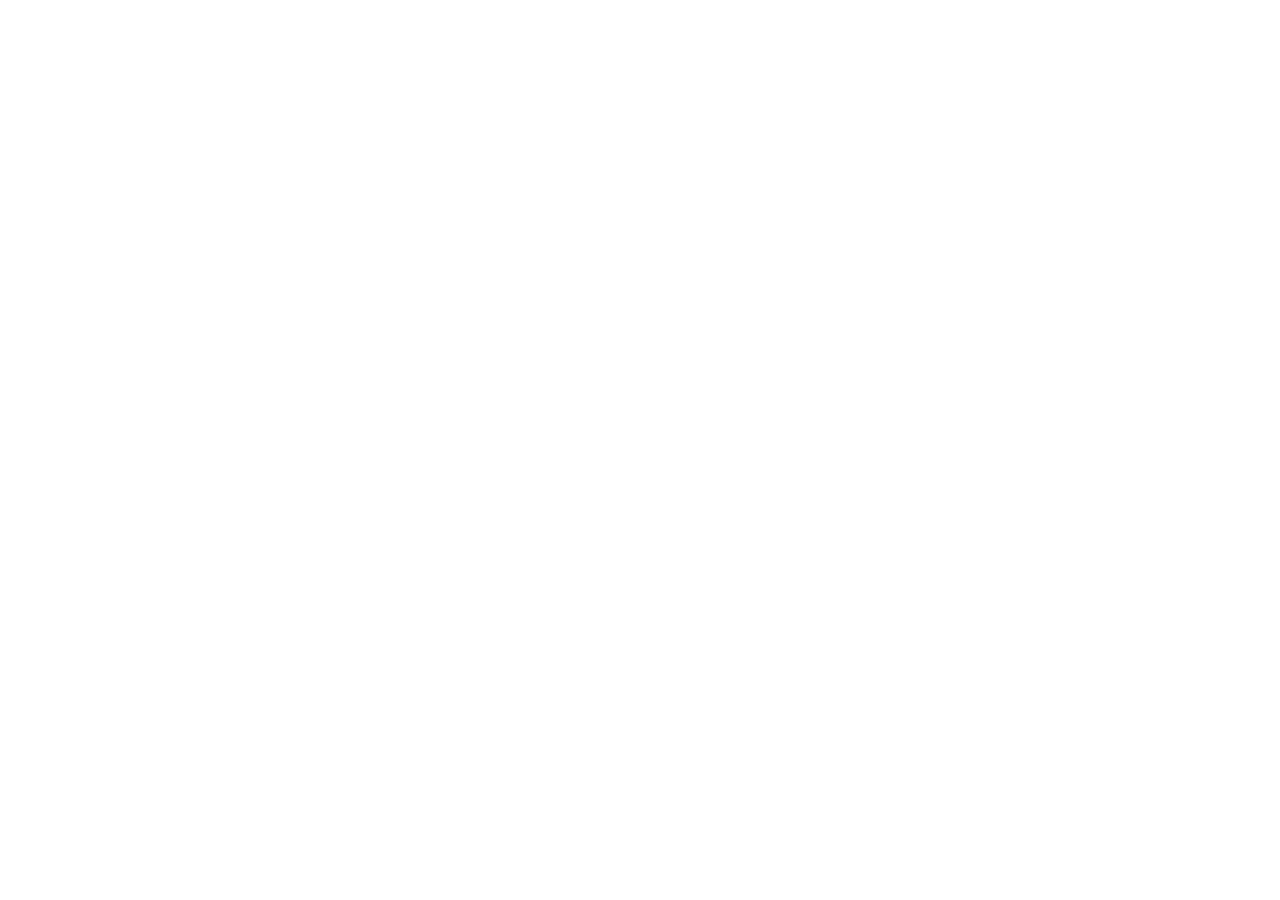
==== index.html @ 5157dbdc "Add files via upload" ====
<!doctype html><html lang="ru"><head><meta charset="UTF-8"/><meta name="viewport" content="width=device-width,user-scalable=no,initial-scale=1,maximum-scale=1,minimum-scale=1,viewport-fit=cover"/><meta http-equiv="X-UA-Compatible" content="ie=edge"/><title>Севастополь: цифровой навигатор</title><meta name="description" content="Единый навигатор цифровых сервисов, официальных каналов, чат-ботов и полезных онлайн-ресурсов Севастополя."/><link rel="canonical" href="https://navigator.gosuslugi92.ru/"/><meta property="og:type" content="website"/><meta property="og:url" content="https://navigator.gosuslugi92.ru/"/><meta property="og:title" content="Севастополь: цифровой навигатор"/><meta property="og:description" content="Официальные сервисы, каналы ведомств, чат-боты и полезные сайты Севастополя в одном навигаторе."/><meta name="theme-color" content="#0b5bd3"/><script src="https://st.max.ru/js/max-web-app.js"></script><link rel="preload" href="./static/fonts/SFProText-Regular.woff2" as="font" type="font/woff2" crossorigin="anonymous"/><link rel="preload" href="./static/fonts/SFProText-Medium.woff2" as="font" type="font/woff2" crossorigin="anonymous"/><link rel="preload" href="./static/fonts/SFProText-Semibold.woff2" as="font" type="font/woff2" crossorigin="anonymous"/><link rel="preload" href="https://public-data.hb.bizmrg.com/fonts/VKSansDisplay/VKSansDisplay-Medium.woff2" as="font" type="font/woff2" crossorigin="anonymous"/><link rel="preload" href="https://public-data.hb.bizmrg.com/fonts/VKSansDisplay/VKSansDisplay-DemiBold.woff2" as="font" type="font/woff2" crossorigin="anonymous"/><style>@font-face{font-family:"Max Sans";src:local("Max Sans"),url("static/fonts/MaxSans-Regular.ttf") format("truetype");font-weight:400;font-style:normal;font-display:swap}@font-face{font-family:"Max Sans";src:local("Max Sans"),url("static/fonts/MaxSans-Medium.ttf") format("truetype");font-weight:500;font-style:normal;font-display:swap}@font-face{font-family:"SF Pro Text";src:local("SF Pro Text"),url("static/fonts/SFProText-Regular.woff2") format("woff2");font-weight:400;font-style:normal;font-display:swap}@font-face{font-family:"SF Pro Text";src:local("SF Pro Text"),url("static/fonts/SFProText-Medium.woff2") format("woff2");font-weight:500;font-style:normal;font-display:swap}@font-face{font-family:"SF Pro Text";src:local("SF Pro Text"),url("static/fonts/SFProText-Semibold.woff2") format("woff2");font-weight:600;font-style:normal;font-display:swap}@font-face{font-family:"VK Sans Display";src:local("VK Sans Display"),url("https://public-data.hb.bizmrg.com/fonts/VKSansDisplay/VKSansDisplay-Medium.woff2") format("woff2");font-weight:500;font-style:normal;font-display:swap}@font-face{font-family:"VK Sans Display";src:local("VK Sans Display"),url("https://public-data.hb.bizmrg.com/fonts/VKSansDisplay/VKSansDisplay-DemiBold.woff2") format("woff2");font-weight:600;font-style:normal;font-display:swap}</style><script type="module" crossorigin src="./static/index-CL3Ml6EP.js"></script><link rel="stylesheet" crossorigin href="./static/index-CXFNzdv4.css"><script type="module">import.meta.url;import("_").catch(()=>1);(async function*(){})().next();if(location.protocol!="file:"){window.__vite_is_modern_browser=true}</script><script type="module">!function(){if(window.__vite_is_modern_browser)return;console.warn("vite: loading legacy chunks, syntax error above and the same error below should be ignored");var e=document.getElementById("vite-legacy-polyfill"),n=document.createElement("script");n.src=e.src,n.onload=function(){System.import(document.getElementById('vite-legacy-entry').getAttribute('data-src'))},document.body.appendChild(n)}();</script></head><body><script>(function () {
        var isDev = 'false';
        var url = new URL(window.location.href);
        if (isDev && !url.searchParams.has('tmr_debug')) {
          url.searchParams.set('tmr_debug', '1');
          window.location.replace(url.toString());
        }
      })();</script><div id="root"></div><div id="modal"></div><script nomodule>!function(){var e=document,t=e.createElement("script");if(!("noModule"in t)&&"onbeforeload"in t){var n=!1;e.addEventListener("beforeload",(function(e){if(e.target===t)n=!0;else if(!e.target.hasAttribute("nomodule")||!n)return;e.preventDefault()}),!0),t.type="module",t.src=".",e.head.appendChild(t),t.remove()}}();</script><script nomodule crossorigin id="vite-legacy-polyfill" src="./static/polyfills-legacy-DVAFCpP-.js"></script><script nomodule crossorigin id="vite-legacy-entry" data-src="./static/index-legacy-DphpM0yB.js">System.import(document.getElementById('vite-legacy-entry').getAttribute('data-src'))</script></body></html>
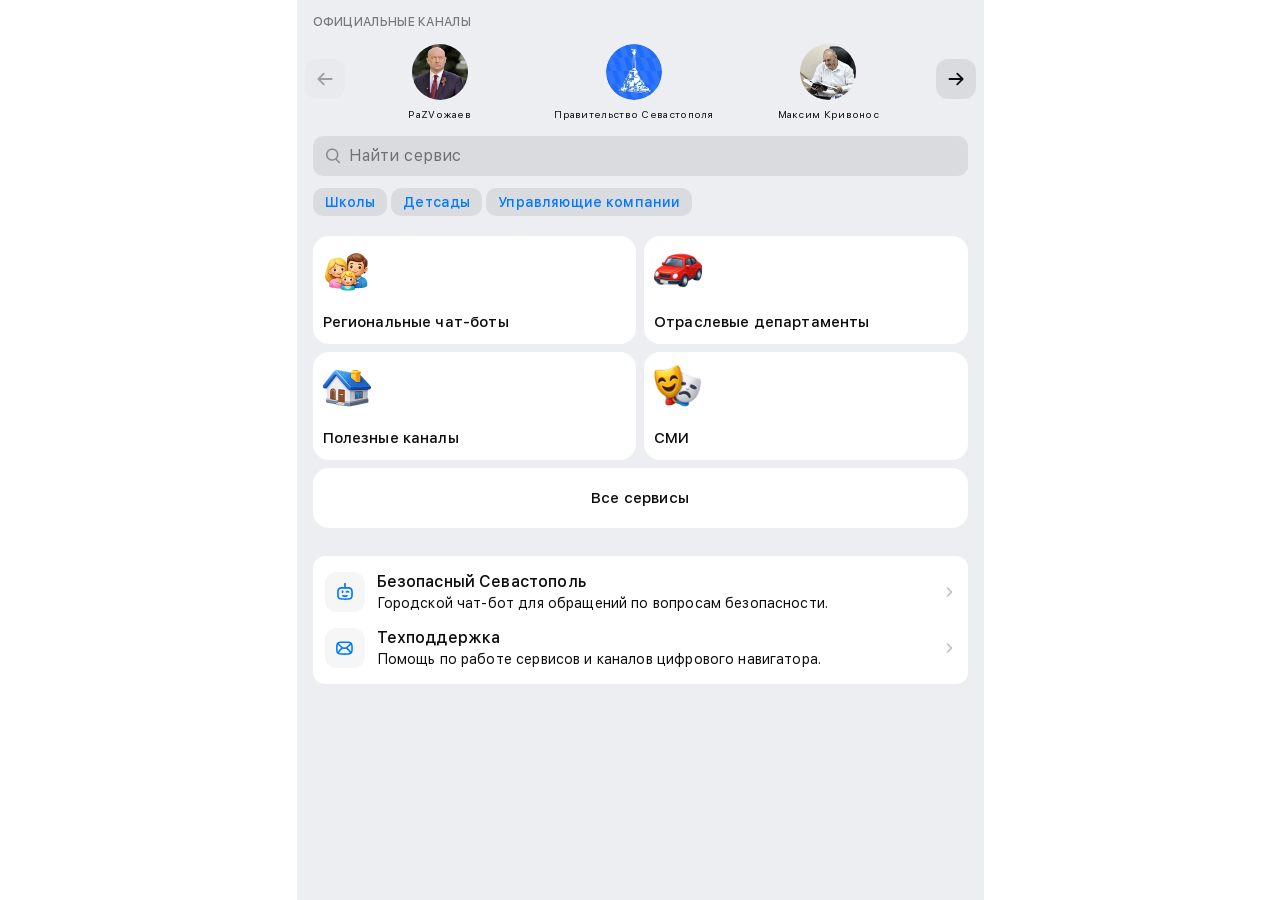
==== commit df5cfe84: "Add files via upload" ====
--- a/index.html
+++ b/index.html
@@ -1,8 +1,8 @@
-<!doctype html><html lang="ru"><head><meta charset="UTF-8"/><meta name="viewport" content="width=device-width,user-scalable=no,initial-scale=1,maximum-scale=1,minimum-scale=1,viewport-fit=cover"/><meta http-equiv="X-UA-Compatible" content="ie=edge"/><title>Севастополь: цифровой навигатор</title><meta name="description" content="Единый навигатор цифровых сервисов, официальных каналов, чат-ботов и полезных онлайн-ресурсов Севастополя."/><link rel="canonical" href="https://navigator.gosuslugi92.ru/"/><meta property="og:type" content="website"/><meta property="og:url" content="https://navigator.gosuslugi92.ru/"/><meta property="og:title" content="Севастополь: цифровой навигатор"/><meta property="og:description" content="Официальные сервисы, каналы ведомств, чат-боты и полезные сайты Севастополя в одном навигаторе."/><meta name="theme-color" content="#0b5bd3"/><script src="https://st.max.ru/js/max-web-app.js"></script><link rel="preload" href="./static/fonts/SFProText-Regular.woff2" as="font" type="font/woff2" crossorigin="anonymous"/><link rel="preload" href="./static/fonts/SFProText-Medium.woff2" as="font" type="font/woff2" crossorigin="anonymous"/><link rel="preload" href="./static/fonts/SFProText-Semibold.woff2" as="font" type="font/woff2" crossorigin="anonymous"/><link rel="preload" href="https://public-data.hb.bizmrg.com/fonts/VKSansDisplay/VKSansDisplay-Medium.woff2" as="font" type="font/woff2" crossorigin="anonymous"/><link rel="preload" href="https://public-data.hb.bizmrg.com/fonts/VKSansDisplay/VKSansDisplay-DemiBold.woff2" as="font" type="font/woff2" crossorigin="anonymous"/><style>@font-face{font-family:"Max Sans";src:local("Max Sans"),url("static/fonts/MaxSans-Regular.ttf") format("truetype");font-weight:400;font-style:normal;font-display:swap}@font-face{font-family:"Max Sans";src:local("Max Sans"),url("static/fonts/MaxSans-Medium.ttf") format("truetype");font-weight:500;font-style:normal;font-display:swap}@font-face{font-family:"SF Pro Text";src:local("SF Pro Text"),url("static/fonts/SFProText-Regular.woff2") format("woff2");font-weight:400;font-style:normal;font-display:swap}@font-face{font-family:"SF Pro Text";src:local("SF Pro Text"),url("static/fonts/SFProText-Medium.woff2") format("woff2");font-weight:500;font-style:normal;font-display:swap}@font-face{font-family:"SF Pro Text";src:local("SF Pro Text"),url("static/fonts/SFProText-Semibold.woff2") format("woff2");font-weight:600;font-style:normal;font-display:swap}@font-face{font-family:"VK Sans Display";src:local("VK Sans Display"),url("https://public-data.hb.bizmrg.com/fonts/VKSansDisplay/VKSansDisplay-Medium.woff2") format("woff2");font-weight:500;font-style:normal;font-display:swap}@font-face{font-family:"VK Sans Display";src:local("VK Sans Display"),url("https://public-data.hb.bizmrg.com/fonts/VKSansDisplay/VKSansDisplay-DemiBold.woff2") format("woff2");font-weight:600;font-style:normal;font-display:swap}</style><script type="module" crossorigin src="./static/index-CL3Ml6EP.js"></script><link rel="stylesheet" crossorigin href="./static/index-CXFNzdv4.css"><script type="module">import.meta.url;import("_").catch(()=>1);(async function*(){})().next();if(location.protocol!="file:"){window.__vite_is_modern_browser=true}</script><script type="module">!function(){if(window.__vite_is_modern_browser)return;console.warn("vite: loading legacy chunks, syntax error above and the same error below should be ignored");var e=document.getElementById("vite-legacy-polyfill"),n=document.createElement("script");n.src=e.src,n.onload=function(){System.import(document.getElementById('vite-legacy-entry').getAttribute('data-src'))},document.body.appendChild(n)}();</script></head><body><script>(function () {
+<!doctype html><html lang="ru"><head><meta charset="UTF-8"/><meta name="viewport" content="width=device-width,user-scalable=no,initial-scale=1,maximum-scale=1,minimum-scale=1,viewport-fit=cover"/><meta http-equiv="X-UA-Compatible" content="ie=edge"/><title>Севастополь: цифровой навигатор</title><meta name="description" content="Единый навигатор цифровых сервисов, официальных каналов, чат-ботов и полезных онлайн-ресурсов Севастополя."/><link rel="canonical" href="https://navigator.gosuslugi92.ru/"/><meta property="og:type" content="website"/><meta property="og:url" content="https://navigator.gosuslugi92.ru/"/><meta property="og:title" content="Севастополь: цифровой навигатор"/><meta property="og:description" content="Официальные сервисы, каналы ведомств, чат-боты и полезные сайты Севастополя в одном навигаторе."/><meta name="theme-color" content="#0b5bd3"/><script src="https://st.max.ru/js/max-web-app.js"></script><link rel="preload" href="./static/fonts/SFProText-Regular.woff2" as="font" type="font/woff2" crossorigin="anonymous"/><link rel="preload" href="./static/fonts/SFProText-Medium.woff2" as="font" type="font/woff2" crossorigin="anonymous"/><link rel="preload" href="./static/fonts/SFProText-Semibold.woff2" as="font" type="font/woff2" crossorigin="anonymous"/><link rel="preload" href="https://public-data.hb.bizmrg.com/fonts/VKSansDisplay/VKSansDisplay-Medium.woff2" as="font" type="font/woff2" crossorigin="anonymous"/><link rel="preload" href="https://public-data.hb.bizmrg.com/fonts/VKSansDisplay/VKSansDisplay-DemiBold.woff2" as="font" type="font/woff2" crossorigin="anonymous"/><style>@font-face{font-family:"Max Sans";src:local("Max Sans"),url("static/fonts/MaxSans-Regular.ttf") format("truetype");font-weight:400;font-style:normal;font-display:swap}@font-face{font-family:"Max Sans";src:local("Max Sans"),url("static/fonts/MaxSans-Medium.ttf") format("truetype");font-weight:500;font-style:normal;font-display:swap}@font-face{font-family:"SF Pro Text";src:local("SF Pro Text"),url("static/fonts/SFProText-Regular.woff2") format("woff2");font-weight:400;font-style:normal;font-display:swap}@font-face{font-family:"SF Pro Text";src:local("SF Pro Text"),url("static/fonts/SFProText-Medium.woff2") format("woff2");font-weight:500;font-style:normal;font-display:swap}@font-face{font-family:"SF Pro Text";src:local("SF Pro Text"),url("static/fonts/SFProText-Semibold.woff2") format("woff2");font-weight:600;font-style:normal;font-display:swap}@font-face{font-family:"VK Sans Display";src:local("VK Sans Display"),url("https://public-data.hb.bizmrg.com/fonts/VKSansDisplay/VKSansDisplay-Medium.woff2") format("woff2");font-weight:500;font-style:normal;font-display:swap}@font-face{font-family:"VK Sans Display";src:local("VK Sans Display"),url("https://public-data.hb.bizmrg.com/fonts/VKSansDisplay/VKSansDisplay-DemiBold.woff2") format("woff2");font-weight:600;font-style:normal;font-display:swap}</style><script type="module" crossorigin src="./static/index-Bi2o39E1.js"></script><link rel="stylesheet" crossorigin href="./static/index-C6Quv4Y7.css"><script type="module">import.meta.url;import("_").catch(()=>1);(async function*(){})().next();if(location.protocol!="file:"){window.__vite_is_modern_browser=true}</script><script type="module">!function(){if(window.__vite_is_modern_browser)return;console.warn("vite: loading legacy chunks, syntax error above and the same error below should be ignored");var e=document.getElementById("vite-legacy-polyfill"),n=document.createElement("script");n.src=e.src,n.onload=function(){System.import(document.getElementById('vite-legacy-entry').getAttribute('data-src'))},document.body.appendChild(n)}();</script></head><body><script>(function () {
         var isDev = 'false';
         var url = new URL(window.location.href);
         if (isDev && !url.searchParams.has('tmr_debug')) {
           url.searchParams.set('tmr_debug', '1');
           window.location.replace(url.toString());
         }
-      })();</script><div id="root"></div><div id="modal"></div><script nomodule>!function(){var e=document,t=e.createElement("script");if(!("noModule"in t)&&"onbeforeload"in t){var n=!1;e.addEventListener("beforeload",(function(e){if(e.target===t)n=!0;else if(!e.target.hasAttribute("nomodule")||!n)return;e.preventDefault()}),!0),t.type="module",t.src=".",e.head.appendChild(t),t.remove()}}();</script><script nomodule crossorigin id="vite-legacy-polyfill" src="./static/polyfills-legacy-DVAFCpP-.js"></script><script nomodule crossorigin id="vite-legacy-entry" data-src="./static/index-legacy-DphpM0yB.js">System.import(document.getElementById('vite-legacy-entry').getAttribute('data-src'))</script></body></html>+      })();</script><div id="root"></div><div id="modal"></div><script nomodule>!function(){var e=document,t=e.createElement("script");if(!("noModule"in t)&&"onbeforeload"in t){var n=!1;e.addEventListener("beforeload",(function(e){if(e.target===t)n=!0;else if(!e.target.hasAttribute("nomodule")||!n)return;e.preventDefault()}),!0),t.type="module",t.src=".",e.head.appendChild(t),t.remove()}}();</script><script nomodule crossorigin id="vite-legacy-polyfill" src="./static/polyfills-legacy-DVAFCpP-.js"></script><script nomodule crossorigin id="vite-legacy-entry" data-src="./static/index-legacy-DrQbjRuC.js">System.import(document.getElementById('vite-legacy-entry').getAttribute('data-src'))</script></body></html>
--- a/static/index-C6Quv4Y7.css
+++ b/static/index-C6Quv4Y7.css
@@ -0,0 +1 @@
+@charset "UTF-8";.vkui--vkBase--light,:root{--vkui--theme_name:"vkBase"}.vkui--vkBase--dark,.vkui--vkBase--light,:root{--vkui--theme_name_base:"vkBase";--vkui--size_base_padding_horizontal--regular:16px;--vkui--size_switch_height--regular:14px;--vkui--size_switch_height--compact:12px;--vkui--size_switch_width--regular:34px;--vkui--size_switch_width--compact:32px;--vkui--size_switch_pin--regular:20px;--vkui--size_switch_pin--compact:18px;--vkui--size_panel_header_height--regular:56px}.vkui--vkBase--dark,.vkui--vkBase--light,.vkui--vkCom--dark,.vkui--vkCom--light,.vkui--vkIOS--dark,.vkui--vkIOS--light,:root{--vkui--gradient_black:transparent 0%,rgba(0,0,0,.02) 15%,rgba(0,0,0,.08) 30%,rgba(0,0,0,.32) 70%,rgba(0,0,0,.38) 85%,rgba(0,0,0,.4) 100%;--vkui--gradient_white:rgba(255,255,255,0) 0%,rgba(255,255,255,.05) 15%,rgba(255,255,255,.2) 30%,rgba(255,255,255,.8) 70%,rgba(255,255,255,.95) 85%,#fff 100%;--vkui--blur_m:16px;--vkui--font_weight_accent1:600;--vkui--font_weight_accent2:500;--vkui--font_weight_accent3:400;--vkui--font_weight_base1:600;--vkui--font_weight_base2:500;--vkui--font_weight_base3:400;--vkui--font_display_title1--font_size--regular:23px;--vkui--font_display_title1--line_height--regular:28px;--vkui--font_display_title1--font_weight--regular:600;--vkui--font_display_title2--font_size--regular:21px;--vkui--font_display_title2--line_height--regular:26px;--vkui--font_display_title2--font_weight--regular:600;--vkui--font_display_title2--font_size--compact:22px;--vkui--font_display_title2--line_height--compact:24px;--vkui--font_display_title2--font_weight--compact:600;--vkui--font_display_title3--font_size--regular:19px;--vkui--font_display_title3--line_height--regular:24px;--vkui--font_display_title3--font_weight--regular:600;--vkui--font_display_title4--font_size--regular:17px;--vkui--font_display_title4--line_height--regular:22px;--vkui--font_display_title4--font_weight--regular:600;--vkui--font_title1--font_size--regular:24px;--vkui--font_title1--line_height--regular:28px;--vkui--font_title1--font_weight--regular:600;--vkui--font_title2--font_size--regular:20px;--vkui--font_title2--line_height--regular:24px;--vkui--font_title2--font_weight--regular:500;--vkui--font_title3--font_size--regular:17px;--vkui--font_title3--line_height--regular:22px;--vkui--font_title3--font_weight--regular:600;--vkui--font_headline1--font_size--regular:16px;--vkui--font_headline1--line_height--regular:20px;--vkui--font_headline1--font_weight--regular:500;--vkui--font_headline2--font_size--regular:15px;--vkui--font_headline2--line_height--regular:20px;--vkui--font_headline2--font_weight--regular:500;--vkui--font_headline2--font_size--compact:14px;--vkui--font_headline2--line_height--compact:20px;--vkui--font_text--font_size--regular:16px;--vkui--font_text--line_height--regular:20px;--vkui--font_text--font_weight--regular:400;--vkui--font_paragraph--font_size--regular:15px;--vkui--font_paragraph--line_height--regular:20px;--vkui--font_paragraph--font_weight--regular:400;--vkui--font_subhead--font_size--regular:14px;--vkui--font_subhead--line_height--regular:18px;--vkui--font_subhead--font_weight--regular:400;--vkui--font_footnote--font_size--regular:13px;--vkui--font_footnote--line_height--regular:16px;--vkui--font_footnote--font_weight--regular:400;--vkui--font_footnote_caps--font_size--regular:13px;--vkui--font_footnote_caps--line_height--regular:16px;--vkui--font_footnote_caps--font_weight--regular:600;--vkui--font_footnote_caps--text_transform--regular:uppercase;--vkui--font_caption1--font_size--regular:12px;--vkui--font_caption1--line_height--regular:14px;--vkui--font_caption1--font_weight--regular:400;--vkui--font_caption1_caps--font_size--regular:12px;--vkui--font_caption1_caps--line_height--regular:14px;--vkui--font_caption1_caps--font_weight--regular:600;--vkui--font_caption1_caps--text_transform--regular:uppercase;--vkui--font_caption2--font_size--regular:11px;--vkui--font_caption2--line_height--regular:14px;--vkui--font_caption2--font_weight--regular:400;--vkui--font_caption2_caps--font_size--regular:11px;--vkui--font_caption2_caps--line_height--regular:14px;--vkui--font_caption2_caps--font_weight--regular:600;--vkui--font_caption2_caps--text_transform--regular:uppercase;--vkui--font_caption3--font_size--regular:9px;--vkui--font_caption3--line_height--regular:12px;--vkui--font_caption3--font_weight--regular:400;--vkui--font_caption3_caps--font_size--regular:9px;--vkui--font_caption3_caps--line_height--regular:12px;--vkui--font_caption3_caps--font_weight--regular:600;--vkui--font_caption3_caps--text_transform--regular:uppercase;--vkui--size_select_icon_padding--regular:6px;--vkui--size_select_icon_padding--compact:7px;--vkui--size_popup_base_padding--regular:32px;--vkui--size_popup_base_padding--compact:20px;--vkui--size_popup_header_padding--regular:24px;--vkui--size_popup_header_padding--compact:16px;--vkui--size_label_horizontal_margin--regular:16px;--vkui--size_border_radius_rounded--regular:48px;--vkui--size_check_border_radius--regular:4px;--vkui--size_border_radius_paper--regular:12px;--vkui--size_border_radius_promo--regular:20px;--vkui--size_cell_height--regular:48px;--vkui--size_cell_height--compact:44px;--vkui--size_field_height--regular:44px;--vkui--size_field_height--compact:36px;--vkui--size_search_height--regular:36px;--vkui--size_search_height--compact:32px;--vkui--size_button_extra_small_height--regular:24px;--vkui--size_button_extra_small_height--compact:22px;--vkui--size_button_small_height--regular:30px;--vkui--size_button_small_height--compact:28px;--vkui--size_button_medium_height--regular:36px;--vkui--size_button_medium_height--compact:32px;--vkui--size_button_large_height--regular:44px;--vkui--size_button_large_height--compact:36px;--vkui--size_checkbox--regular:16px;--vkui--size_arrow--regular:8px;--vkui--size_arrow_promo--regular:40px;--vkui--size_popup_medium--regular:680px;--vkui--size_popup_large--regular:880px;--vkui--size_field_horizontal_padding--regular:12px;--vkui--size_button_padding_horizontal--regular:12px;--vkui--size_arrow_padding--regular:12px;--vkui--size_tooltip_margin--regular:8px;--vkui--size_icon_u_i--regular:16px;--vkui--size_avatar_x_s--regular:24px;--vkui--size_avatar_s--regular:32px;--vkui--size_avatar_m--regular:48px;--vkui--size_avatar_l--regular:96px;--vkui--size_avatar_x_l--regular:128px;--vkui--size_badge_x_s--regular:12px;--vkui--size_badge_s--regular:16px;--vkui--size_badge_m--regular:24px;--vkui--size_badge_l--regular:44px;--vkui--size_badge_x_l--regular:56px;--vkui--size_cardgrid_padding--regular:8px;--vkui--size_cardgrid_padding_vertical--regular:8px;--vkui--size_base_padding_vertical--regular:12px;--vkui--size_button_group_gap_space--regular:1px;--vkui--size_button_group_gap_small--regular:8px;--vkui--size_button_group_gap_medium--regular:12px;--vkui--size_option_hierarchy--regular:32px;--vkui--size_button_base_small_padding_horizontal--regular:16px;--vkui--size_button_base_medium_padding_horizontal--regular:16px;--vkui--size_button_base_large_padding_horizontal--regular:20px;--vkui--size_button_base_small_padding_horizontal_icon--regular:12px;--vkui--size_button_base_medium_padding_horizontal_icon--regular:12px;--vkui--size_button_base_large_padding_horizontal_icon--regular:16px;--vkui--size_button_tertiary_small_padding_horizontal--regular:12px;--vkui--size_button_tertiary_medium_padding_horizontal--regular:12px;--vkui--size_button_tertiary_large_padding_horizontal--regular:16px;--vkui--size_button_tertiary_small_padding_horizontal_icon--regular:8px;--vkui--size_button_tertiary_medium_padding_horizontal_icon--regular:8px;--vkui--size_button_tertiary_large_padding_horizontal_icon--regular:12px;--vkui--size_button_minimum_width--regular:80px;--vkui--size_split_col_padding_horizontal--regular:16px;--vkui--size_subnavigation_bar_gap--regular:8px;--vkui--size_subnavigation_bar_padding_vertical--regular:12px;--vkui--size_border1x--regular:1px;--vkui--size_border2x--regular:.5px;--vkui--size_border3x--regular:.33px;--vkui--spacing_size_3xs:2px;--vkui--spacing_size_2xs:2px;--vkui--spacing_size_xs:4px;--vkui--spacing_size_s:6px;--vkui--spacing_size_m:8px;--vkui--spacing_size_l:10px;--vkui--spacing_size_xl:12px;--vkui--spacing_size_2xl:16px;--vkui--spacing_size_3xl:20px;--vkui--spacing_size_4xl:24px;--vkui--animation_duration_l:.4s;--vkui--animation_duration_m:.2s;--vkui--animation_duration_s:.1s;--vkui--animation_easing_default:cubic-bezier(.3,.3,.5,1);--vkui--opacity_disable:.4;--vkui--opacity_disable_accessibility:.64;--vkui--opacity_active:.72;--vkui--z_index_modal:99;--vkui--z_index_popout:100;--vkui--font_headline--font_size--regular:16px;--vkui--font_headline--line_height--regular:20px;--vkui--font_headline--font_weight--regular:500;--vkui--color_background_accent_tint:#5a9eff;--vkui--color_background_contrast_secondary_alpha--hover:rgba(255,255,255,.24);--vkui--color_background_contrast_secondary_alpha--active:rgba(255,255,255,.28);--vkui--color_text_primary_invariably:#000;--vkui--color_text_link_tint:#71aaeb;--vkui--color_text_link_visited:#4986cc;--vkui--color_icon_contrast_secondary:#f2f3f5;--vkui--color_accent_orange_fire:#f05c44;--vkui--color_accent_secondary:#3f8ae0;--vkui--color_overlay_primary:rgba(0,0,0,.4);--vkui--color_overlay_primary--hover:rgba(0,0,0,.44);--vkui--color_overlay_primary--active:rgba(0,0,0,.48);--vkui--color_avatar_overlay:rgba(0,0,0,.6);--vkui--color_avatar_overlay--hover:rgba(0,0,0,.64);--vkui--color_avatar_overlay--active:rgba(0,0,0,.68);--vkui--color_avatar_overlay_inverse_alpha:rgba(255,255,255,.85);--vkui--color_avatar_overlay_inverse_alpha--hover:rgba(255,255,255,.89);--vkui--color_avatar_overlay_inverse_alpha--active:rgba(255,255,255,.93);--vkui--color_transparent:transparent}.vkui--vkBase--light,.vkui--vkCom--light,.vkui--vkIOS--light,:root{--vkui--gradient_tint:rgba(250,250,250,0) 0%,rgba(250,250,250,.05) 15%,rgba(250,250,250,.2) 30%,rgba(250,250,250,.8) 70%,rgba(250,250,250,.95) 85%,#f9f9f9 100%;--vkui--gradient:rgba(255,255,255,0) 0%,rgba(255,255,255,.05) 15%,rgba(255,255,255,.2) 30%,rgba(255,255,255,.8) 70%,rgba(255,255,255,.95) 85%,#fff 100%;--vkui--elevation1:0px 0px 2px rgba(0,0,0,.03),0px 2px 2px rgba(0,0,0,.06);--vkui--elevation1_invert_y:0px 0px 2px rgba(0,0,0,.03),0px -2px 2px rgba(0,0,0,.06);--vkui--elevation2:0px 4px 8px rgba(0,0,0,.04),0px 0px 4px rgba(0,0,0,.06);--vkui--elevation3:0px 0px 2px rgba(0,0,0,.08),0px 4px 16px rgba(0,0,0,.08);--vkui--elevation4:0px 0px 8px rgba(0,0,0,.12),0px 16px 16px rgba(0,0,0,.16);--vkui--colors_scheme:light;--vkui--color_background_accent_tint--hover:#5698f7;--vkui--color_background_accent_tint--active:#5393ef;--vkui--color_background_accent_alternative--hover:#2483e4;--vkui--color_background_accent_alternative--active:#237edd;--vkui--color_background_content--hover:#f5f5f7;--vkui--color_background_content--active:#ebecef;--vkui--color_background_content_alpha:rgba(255,255,255,.8);--vkui--color_background_content_alpha--hover:rgba(255,255,255,.84);--vkui--color_background_content_alpha--active:rgba(255,255,255,.88);--vkui--color_background_content_inverse:#19191a;--vkui--color_background_content_inverse--hover:#18191b;--vkui--color_background_content_inverse--active:#17181d;--vkui--color_background_tertiary_alpha:rgba(0,0,0,.03);--vkui--color_background_tertiary_alpha--hover:rgba(0,0,0,.07);--vkui--color_background_tertiary_alpha--active:rgba(0,0,0,.11);--vkui--color_background_contrast--hover:#f5f5f7;--vkui--color_background_contrast--active:#ebecef;--vkui--color_background_contrast_secondary_alpha:rgba(255,255,255,.2);--vkui--color_background_contrast_themed:#fff;--vkui--color_background_contrast_themed--hover:#f5f5f7;--vkui--color_background_contrast_themed--active:#ebecef;--vkui--color_background_modal:#fff;--vkui--color_background_modal--hover:#f5f5f7;--vkui--color_background_modal--active:#ebecef;--vkui--color_background_positive--hover:#48ac4a;--vkui--color_background_positive--active:#45a64a;--vkui--color_background_positive_tint:#e8f9e8;--vkui--color_background_positive_tint--hover:#dff0e1;--vkui--color_background_positive_tint--active:#d5e6da;--vkui--color_background_warning:#fff2d6;--vkui--color_background_warning--hover:#f5e9d0;--vkui--color_background_warning--active:#ebe0ca;--vkui--color_background_negative--hover:#dd4446;--vkui--color_background_negative--active:#d44245;--vkui--color_background_info_tint:#deeeff;--vkui--color_background_info_tint--hover:#d5e5f7;--vkui--color_background_info_tint--active:#ccdcef;--vkui--color_header_background--hover:#f5f5f7;--vkui--color_header_background--active:#ebecef;--vkui--color_text_primary:#000;--vkui--color_text_primary--hover:#000102;--vkui--color_text_primary--active:#000105;--vkui--color_text_primary_alpha:rgba(37,41,46,.84);--vkui--color_text_primary_alpha--hover:rgba(37,41,46,.88);--vkui--color_text_primary_alpha--active:rgba(37,41,46,.92);--vkui--color_text_primary_invariably--hover:#000102;--vkui--color_text_primary_invariably--active:#000105;--vkui--color_text_secondary--hover:#7c8795;--vkui--color_text_secondary--active:#778292;--vkui--color_text_secondary_alpha:rgba(37,41,46,.55);--vkui--color_text_secondary_alpha--hover:rgba(37,41,46,.59);--vkui--color_text_secondary_alpha--active:rgba(37,41,46,.63);--vkui--color_text_tertiary--hover:#939ca9;--vkui--color_text_tertiary--active:#8d96a4;--vkui--color_text_contrast--hover:#f5f5f7;--vkui--color_text_contrast--active:#ebecef;--vkui--color_text_contrast_themed--hover:#f5f5f7;--vkui--color_text_contrast_themed--active:#ebecef;--vkui--color_text_positive--hover:#48ac4a;--vkui--color_text_positive--active:#45a64a;--vkui--color_text_negative--hover:#dd4446;--vkui--color_text_negative--active:#d44245;--vkui--color_text_link_tint--hover:#6ca4e4;--vkui--color_text_link_tint--active:#689edd;--vkui--color_text_link_visited--hover:#4681c6;--vkui--color_text_link_visited--active:#437dc1;--vkui--color_link_contrast--hover:#f5f5f7;--vkui--color_link_contrast--active:#ebecef;--vkui--color_icon_primary:#2c2d2e;--vkui--color_icon_primary--hover:#2a2c2f;--vkui--color_icon_primary--active:#282b2f;--vkui--color_icon_primary_invariably--hover:#2a2c2f;--vkui--color_icon_primary_invariably--active:#282b2f;--vkui--color_icon_medium_alpha:rgba(0,0,0,.48);--vkui--color_icon_medium_alpha--hover:rgba(0,0,0,.52);--vkui--color_icon_medium_alpha--active:rgba(0,0,0,.56);--vkui--color_icon_secondary--hover:#939ca9;--vkui--color_icon_secondary--active:#8d96a4;--vkui--color_icon_secondary_alpha:rgba(0,0,0,.36);--vkui--color_icon_secondary_alpha--hover:rgba(0,0,0,.4);--vkui--color_icon_secondary_alpha--active:rgba(0,0,0,.44);--vkui--color_icon_tertiary_alpha:rgba(0,0,0,.24);--vkui--color_icon_tertiary_alpha--hover:rgba(0,0,0,.28);--vkui--color_icon_tertiary_alpha--active:rgba(0,0,0,.32);--vkui--color_icon_contrast--hover:#f5f5f7;--vkui--color_icon_contrast--active:#ebecef;--vkui--color_icon_contrast_themed--hover:#f5f5f7;--vkui--color_icon_contrast_themed--active:#ebecef;--vkui--color_icon_contrast_secondary--hover:#e8eaee;--vkui--color_icon_contrast_secondary--active:#dfe1e6;--vkui--color_icon_positive--hover:#48ac4a;--vkui--color_icon_positive--active:#45a64a;--vkui--color_icon_warning:#f8a01c;--vkui--color_icon_warning--hover:#ee9a1d;--vkui--color_icon_warning--active:#e4941f;--vkui--color_icon_negative--hover:#dd4446;--vkui--color_icon_negative--active:#d44245;--vkui--color_separator_primary2x--hover:#c3c4c7;--vkui--color_separator_primary2x--active:#bbbdc1;--vkui--color_separator_primary3x--hover:#b6b8bc;--vkui--color_separator_primary3x--active:#afb1b6;--vkui--color_separator_primary_alpha:rgba(0,0,0,.12);--vkui--color_separator_primary_alpha--hover:rgba(0,0,0,.16);--vkui--color_separator_primary_alpha--active:rgba(0,0,0,.2);--vkui--color_stroke_positive--hover:#48ac4a;--vkui--color_stroke_positive--active:#45a64a;--vkui--color_stroke_negative--hover:#dd4446;--vkui--color_stroke_negative--active:#d44245;--vkui--color_stroke_contrast:#fff;--vkui--color_stroke_contrast--hover:#f5f5f7;--vkui--color_stroke_contrast--active:#ebecef;--vkui--color_stroke_primary:#2c2d2e;--vkui--color_stroke_primary--hover:#2a2c2f;--vkui--color_stroke_primary--active:#282b2f;--vkui--color_image_border_alpha:rgba(0,0,0,.08);--vkui--color_image_border_alpha--hover:rgba(0,0,0,.12);--vkui--color_image_border_alpha--active:rgba(0,0,0,.16);--vkui--color_field_border_alpha:rgba(0,0,0,.12);--vkui--color_field_border_alpha--hover:rgba(0,0,0,.24);--vkui--color_field_border_alpha--active:rgba(0,0,0,.36);--vkui--color_accent_red--hover:#f53247;--vkui--color_accent_red--active:#eb3046;--vkui--color_accent_orange_fire--hover:#e65944;--vkui--color_accent_orange_fire--active:#dd5643;--vkui--color_accent_orange--hover:#f59a02;--vkui--color_accent_orange--active:#eb9405;--vkui--color_accent_orange_peach:#f9b54f;--vkui--color_accent_orange_peach--hover:#efae4e;--vkui--color_accent_orange_peach--active:#e5a84e;--vkui--color_accent_green--hover:#48ac4a;--vkui--color_accent_green--active:#45a64a;--vkui--color_accent_purple--hover:#6e59df;--vkui--color_accent_purple--active:#6a56d8;--vkui--color_accent_violet--hover:#742dbb;--vkui--color_accent_violet--active:#6f2cb6;--vkui--color_accent_raspberry_pink:#e03fab;--vkui--color_accent_raspberry_pink--hover:#d73da7;--vkui--color_accent_raspberry_pink--active:#ce3ba2;--vkui--color_accent_secondary--hover:#3c85d9;--vkui--color_accent_secondary--active:#3a80d3;--vkui--color_action_sheet_text:#3f8ae0;--vkui--color_action_sheet_text--hover:#3c85d9;--vkui--color_action_sheet_text--active:#3a80d3;--vkui--color_image_placeholder:#f2f3f5;--vkui--color_image_placeholder--hover:#e8eaee;--vkui--color_image_placeholder--active:#dfe1e6;--vkui--color_image_placeholder_alpha:rgba(0,28,61,.08);--vkui--color_image_placeholder_alpha--hover:rgba(0,28,61,.12);--vkui--color_image_placeholder_alpha--active:rgba(0,28,61,.16);--vkui--color_write_bar_input_border_alpha:rgba(0,0,0,.08);--vkui--color_write_bar_input_border_alpha--hover:rgba(0,0,0,.12);--vkui--color_write_bar_input_border_alpha--active:rgba(0,0,0,.16);--vkui--color_segmented_control:#fff;--vkui--color_segmented_control--hover:#f5f5f7;--vkui--color_segmented_control--active:#ebecef;--vkui--color_tabbar_text_inactive:#99a2ad;--vkui--color_tabbar_text_inactive--hover:#939ca9;--vkui--color_tabbar_text_inactive--active:#8d96a4;--vkui--color_transparent--hover:rgba(0,16,61,.04);--vkui--color_transparent--active:rgba(0,16,61,.08)}.vkui--vkBase--dark,.vkui--vkBase--light,.vkui--vkIOS--dark,.vkui--vkIOS--light,:root{--vkui--font_family_fallbacks:-apple-system,system-ui,"Helvetica Neue",Roboto,sans-serif;--vkui--font_family_accent:-apple-system,system-ui,"Helvetica Neue",Roboto,sans-serif;--vkui--font_family_base:-apple-system,system-ui,"Helvetica Neue",Roboto,sans-serif;--vkui--font_display_title1--font_family--regular:-apple-system,system-ui,"Helvetica Neue",Roboto,sans-serif;--vkui--font_display_title2--font_family--regular:-apple-system,system-ui,"Helvetica Neue",Roboto,sans-serif;--vkui--font_display_title2--font_family--compact:-apple-system,system-ui,"Helvetica Neue",Roboto,sans-serif;--vkui--font_display_title3--font_family--regular:-apple-system,system-ui,"Helvetica Neue",Roboto,sans-serif;--vkui--font_display_title4--font_family--regular:-apple-system,system-ui,"Helvetica Neue",Roboto,sans-serif;--vkui--font_title1--font_family--regular:-apple-system,system-ui,"Helvetica Neue",Roboto,sans-serif;--vkui--font_title2--font_family--regular:-apple-system,system-ui,"Helvetica Neue",Roboto,sans-serif;--vkui--font_title3--font_family--regular:-apple-system,system-ui,"Helvetica Neue",Roboto,sans-serif;--vkui--font_headline1--font_family--regular:-apple-system,system-ui,"Helvetica Neue",Roboto,sans-serif;--vkui--font_headline1--font_size--compact:15px;--vkui--font_headline1--line_height--compact:20px;--vkui--font_headline2--font_family--regular:-apple-system,system-ui,"Helvetica Neue",Roboto,sans-serif;--vkui--font_text--font_family--regular:-apple-system,system-ui,"Helvetica Neue",Roboto,sans-serif;--vkui--font_text--font_size--compact:15px;--vkui--font_text--line_height--compact:20px;--vkui--font_paragraph--font_family--regular:-apple-system,system-ui,"Helvetica Neue",Roboto,sans-serif;--vkui--font_subhead--font_family--regular:-apple-system,system-ui,"Helvetica Neue",Roboto,sans-serif;--vkui--font_subhead--font_size--compact:13px;--vkui--font_subhead--line_height--compact:16px;--vkui--font_footnote--font_family--regular:-apple-system,system-ui,"Helvetica Neue",Roboto,sans-serif;--vkui--font_footnote_caps--font_family--regular:-apple-system,system-ui,"Helvetica Neue",Roboto,sans-serif;--vkui--font_caption1--font_family--regular:-apple-system,system-ui,"Helvetica Neue",Roboto,sans-serif;--vkui--font_caption1_caps--font_family--regular:-apple-system,system-ui,"Helvetica Neue",Roboto,sans-serif;--vkui--font_caption2--font_family--regular:-apple-system,system-ui,"Helvetica Neue",Roboto,sans-serif;--vkui--font_caption2_caps--font_family--regular:-apple-system,system-ui,"Helvetica Neue",Roboto,sans-serif;--vkui--font_caption3--font_family--regular:-apple-system,system-ui,"Helvetica Neue",Roboto,sans-serif;--vkui--font_caption3_caps--font_family--regular:-apple-system,system-ui,"Helvetica Neue",Roboto,sans-serif;--vkui--size_popup_small--regular:430px;--vkui--size_form_item_padding_vertical--regular:12px;--vkui--font_headline--font_family--regular:-apple-system,system-ui,"Helvetica Neue",Roboto,sans-serif;--vkui--font_headline--font_size--compact:15px;--vkui--font_headline--line_height--compact:20px;--vkui--color_background_contrast_inverse:#2c2d2e;--vkui--color_background_positive:#4bb34b;--vkui--color_text_positive:#4bb34b;--vkui--color_icon_primary_invariably:#2c2d2e;--vkui--color_icon_positive:#4bb34b;--vkui--color_stroke_positive:#4bb34b;--vkui--color_accent_gray:#a3adb8;--vkui--color_accent_red:#ff3347;--vkui--color_accent_orange:#ffa000;--vkui--color_accent_lime:#aff70d;--vkui--color_accent_green:#4bb34b;--vkui--color_accent_cyan:#13ffd0;--vkui--color_accent_azure:#07f;--vkui--color_accent_pink:#f45fff;--vkui--color_overlay_secondary:rgba(0,0,0,.27);--vkui--color_overlay_secondary--hover:rgba(0,0,0,.31);--vkui--color_overlay_secondary--active:rgba(0,0,0,.35)}.vkui--vkBase--dark,.vkui--vkBase--light,.vkui--vkCom--dark,.vkui--vkCom--light,:root{--vkui--size_border_radius--regular:8px;--vkui--size_card_border_radius--regular:8px;--vkui--size_panel_header_height--compact:48px;--vkui--animation_easing_platform:cubic-bezier(.4,0,.2,1)}.vkui--vkBase--light,.vkui--vkIOS--light,:root{--vkui--color_background_accent:#2688eb;--vkui--color_background_accent--hover:#2483e4;--vkui--color_background_accent--active:#237edd;--vkui--color_background_accent_themed:#2688eb;--vkui--color_background_accent_themed--hover:#2483e4;--vkui--color_background_accent_themed--active:#237edd;--vkui--color_background_accent_themed_alpha:rgba(38,136,235,.2);--vkui--color_background_accent_themed_alpha--hover:rgba(38,136,235,.24);--vkui--color_background_accent_themed_alpha--active:rgba(38,136,235,.28);--vkui--color_background:#ebedf0;--vkui--color_background--hover:#e2e4e9;--vkui--color_background--active:#d8dbe2;--vkui--color_background_content:#fff;--vkui--color_background_secondary:#f5f5f5;--vkui--color_background_secondary--hover:#ebecee;--vkui--color_background_secondary--active:#e1e3e6;--vkui--color_background_secondary_alpha:rgba(0,0,0,.04);--vkui--color_background_secondary_alpha--hover:rgba(0,0,0,.08);--vkui--color_background_secondary_alpha--active:rgba(0,0,0,.12);--vkui--color_background_tertiary:#f9f9f9;--vkui--color_background_tertiary--hover:#eff0f1;--vkui--color_background_tertiary--active:#e5e6ea;--vkui--color_background_contrast:#fff;--vkui--color_background_contrast_inverse--hover:#2a2c2f;--vkui--color_background_contrast_inverse--active:#282b2f;--vkui--color_background_modal_inverse:#1c1d1e;--vkui--color_background_modal_inverse--hover:#1b1c1f;--vkui--color_background_modal_inverse--active:#1a1c20;--vkui--color_background_negative:#e64646;--vkui--color_background_negative_tint:#ffe9e9;--vkui--color_background_negative_tint--hover:#f5e0e2;--vkui--color_background_negative_tint--active:#ebd8db;--vkui--color_field_background:#f2f3f5;--vkui--color_field_background--hover:#e8eaee;--vkui--color_field_background--active:#dfe1e6;--vkui--color_header_background:#fff;--vkui--color_text_accent:#2688eb;--vkui--color_text_accent--hover:#2483e4;--vkui--color_text_accent--active:#237edd;--vkui--color_text_accent_themed:#2688eb;--vkui--color_text_accent_themed--hover:#2483e4;--vkui--color_text_accent_themed--active:#237edd;--vkui--color_text_secondary:#818c99;--vkui--color_text_subhead:#6d7885;--vkui--color_text_subhead--hover:#697482;--vkui--color_text_subhead--active:#64707f;--vkui--color_text_tertiary:#99a2ad;--vkui--color_text_contrast:#fff;--vkui--color_text_contrast_themed:#fff;--vkui--color_text_negative:#e64646;--vkui--color_text_link:#2d81e0;--vkui--color_text_link--hover:#2b7cd9;--vkui--color_text_link--active:#2978d3;--vkui--color_text_link_themed:#2d81e0;--vkui--color_text_link_themed--hover:#2b7cd9;--vkui--color_text_link_themed--active:#2978d3;--vkui--color_text_muted:#2c2d2e;--vkui--color_text_muted--hover:#2a2c2f;--vkui--color_text_muted--active:#282b2f;--vkui--color_link_contrast:#fff;--vkui--color_icon_accent:#2688eb;--vkui--color_icon_accent--hover:#2483e4;--vkui--color_icon_accent--active:#237edd;--vkui--color_icon_accent_themed:#2688eb;--vkui--color_icon_accent_themed--hover:#2483e4;--vkui--color_icon_accent_themed--active:#237edd;--vkui--color_icon_medium:#818c99;--vkui--color_icon_medium--hover:#7c8795;--vkui--color_icon_medium--active:#778292;--vkui--color_icon_secondary:#99a2ad;--vkui--color_icon_tertiary:#b8c1cc;--vkui--color_icon_tertiary--hover:#b1bac6;--vkui--color_icon_tertiary--active:#a9b3c1;--vkui--color_icon_contrast:#fff;--vkui--color_icon_contrast_themed:#fff;--vkui--color_icon_negative:#e64646;--vkui--color_stroke_accent:#2688eb;--vkui--color_stroke_accent--hover:#2483e4;--vkui--color_stroke_accent--active:#237edd;--vkui--color_stroke_accent_themed:#2688eb;--vkui--color_stroke_accent_themed--hover:#2483e4;--vkui--color_stroke_accent_themed--active:#237edd;--vkui--color_separator_primary:#d7d8d9;--vkui--color_separator_primary--hover:#ced0d3;--vkui--color_separator_primary--active:#c6c8cd;--vkui--color_separator_primary2x:#cbcccd;--vkui--color_separator_primary3x:#bebfc1;--vkui--color_separator_secondary:#e1e3e6;--vkui--color_separator_secondary--hover:#d8dbdf;--vkui--color_separator_secondary--active:#cfd2d8;--vkui--color_stroke_negative:#e64646;--vkui--color_accent_blue:#2688eb;--vkui--color_accent_blue--hover:#2483e4;--vkui--color_accent_blue--active:#237edd;--vkui--color_accent_gray--hover:#9ca7b3;--vkui--color_accent_gray--active:#96a0ae;--vkui--color_accent_lime--hover:#a8ee0f;--vkui--color_accent_lime--active:#a1e511;--vkui--color_accent_cyan--hover:#12f5ca;--vkui--color_accent_cyan--active:#11ecc4;--vkui--color_accent_azure--hover:#0073f7;--vkui--color_accent_azure--active:#006fef;--vkui--color_accent_purple:#735ce6;--vkui--color_accent_violet:#792ec0;--vkui--color_accent_pink--hover:#ea5cf7;--vkui--color_accent_pink--active:#e059ef;--vkui--color_skeleton_from:#f5f5f5;--vkui--color_skeleton_from--hover:#ebecee;--vkui--color_skeleton_from--active:#e1e3e6;--vkui--color_skeleton_to:#e1e3e6;--vkui--color_skeleton_to--hover:#d8dbdf;--vkui--color_skeleton_to--active:#cfd2d8;--vkui--color_button_text:#2688eb;--vkui--color_button_text--hover:#2483e4;--vkui--color_button_text--active:#237edd;--vkui--color_button_icon:#2688eb;--vkui--color_button_icon--hover:#2483e4;--vkui--color_button_icon--active:#237edd;--vkui--color_button_stroke:#2688eb;--vkui--color_button_stroke--hover:#2483e4;--vkui--color_button_stroke--active:#237edd;--vkui--color_write_bar_icon:#3f8ae0;--vkui--color_write_bar_icon--hover:#3c85d9;--vkui--color_write_bar_icon--active:#3a80d3;--vkui--color_write_bar_input_background:#f2f3f5;--vkui--color_write_bar_input_background--hover:#e8eaee;--vkui--color_write_bar_input_background--active:#dfe1e6;--vkui--color_write_bar_input_border:#e1e3e6;--vkui--color_write_bar_input_border--hover:#d8dbdf;--vkui--color_write_bar_input_border--active:#cfd2d8;--vkui--color_track_background:#e1e3e6;--vkui--color_track_background--hover:#d8dbdf;--vkui--color_track_background--active:#cfd2d8;--vkui--color_track_buffer:#a0bfe4;--vkui--color_track_buffer--hover:#9ab8dd;--vkui--color_track_buffer--active:#93b1d7;--vkui--color_search_field_background:#ebedf0;--vkui--color_search_field_background--hover:#e2e4e9;--vkui--color_search_field_background--active:#d8dbe2;--vkui--color_panel_header_icon:#2688eb;--vkui--color_panel_header_icon--hover:#2483e4;--vkui--color_panel_header_icon--active:#237edd}.vkui--vkBase--light,.vkui--vkCom--dark,.vkui--vkCom--light,.vkui--vkIOS--light,:root{--vkui--color_background_accent_alternative:#2688eb}.vkui--vkBase--dark{--vkui--theme_name:"vkBaseDark"}.vkui--vkBase--dark,.vkui--vkIOS--dark{--vkui--gradient_tint:rgba(32,32,33,0) 0%,rgba(32,32,33,.05) 15%,rgba(32,32,33,.2) 30%,rgba(32,32,33,.8) 70%,rgba(32,32,33,.95) 85%,#202021 100%;--vkui--gradient:rgba(25,25,26,0) 0%,rgba(25,25,26,.05) 15%,rgba(25,25,26,.2) 30%,rgba(25,25,26,.8) 70%,rgba(25,25,26,.95) 85%,#19191a 100%;--vkui--color_background_accent:#529ef4;--vkui--color_background_accent--hover:#59a2f4;--vkui--color_background_accent--active:#60a6f5;--vkui--color_background_accent_themed:#fff;--vkui--color_background_accent_themed--hover:#ebedf0;--vkui--color_background_accent_themed--active:#d7d8db;--vkui--color_background_accent_alternative:#529ef4;--vkui--color_background_accent_alternative--hover:#59a2f4;--vkui--color_background_accent_alternative--active:#60a6f5;--vkui--color_background:#0a0a0a;--vkui--color_background--hover:#141414;--vkui--color_background--active:#1e1e1e;--vkui--color_background_content:#19191a;--vkui--color_background_content--hover:#222223;--vkui--color_background_content--active:#2b2b2c;--vkui--color_background_secondary:#232324;--vkui--color_background_secondary--hover:#2c2c2d;--vkui--color_background_secondary--active:#353536;--vkui--color_background_secondary_alpha:rgba(255,255,255,.1);--vkui--color_background_secondary_alpha--hover:rgba(255,255,255,.14);--vkui--color_background_secondary_alpha--active:rgba(255,255,255,.18);--vkui--color_background_tertiary:#202021;--vkui--color_background_tertiary--hover:#29292a;--vkui--color_background_tertiary--active:#323233;--vkui--color_background_contrast_inverse--hover:#343536;--vkui--color_background_contrast_inverse--active:#3d3e3f;--vkui--color_background_contrast_themed:#2c2d2e;--vkui--color_background_contrast_themed--hover:#343536;--vkui--color_background_contrast_themed--active:#3d3e3f;--vkui--color_background_modal:#1c1d1e;--vkui--color_background_modal--hover:#252627;--vkui--color_background_modal--active:#2e2f30;--vkui--color_background_positive_tint:#2e3e2b;--vkui--color_background_positive_tint--hover:#364633;--vkui--color_background_positive_tint--active:#3f4d3c;--vkui--color_background_negative:#ff5c5c;--vkui--color_field_background:#232324;--vkui--color_field_background--hover:#2c2c2d;--vkui--color_field_background--active:#353536;--vkui--color_header_background:#19191a;--vkui--color_header_background--hover:#222223;--vkui--color_header_background--active:#2b2b2c;--vkui--color_text_accent:#529ef4;--vkui--color_text_accent--hover:#59a2f4;--vkui--color_text_accent--active:#60a6f5;--vkui--color_text_accent_themed:#fff;--vkui--color_text_accent_themed--hover:#ebedf0;--vkui--color_text_accent_themed--active:#d7d8db;--vkui--color_text_primary:#e1e3e6;--vkui--color_text_secondary:#76787a;--vkui--color_text_secondary--hover:#7b7d7f;--vkui--color_text_secondary--active:#818385;--vkui--color_text_subhead:#969a9f;--vkui--color_text_subhead--hover:#9a9ea3;--vkui--color_text_subhead--active:#9ea2a7;--vkui--color_text_tertiary:#5d5f61;--vkui--color_text_tertiary--hover:#636567;--vkui--color_text_tertiary--active:#6a6c6e;--vkui--color_text_contrast_themed:#000;--vkui--color_text_contrast_themed--hover:#0a0a0a;--vkui--color_text_contrast_themed--active:#141414;--vkui--color_text_negative:#ff5c5c;--vkui--color_text_link:#529ef4;--vkui--color_text_link--hover:#59a2f4;--vkui--color_text_link--active:#60a6f5;--vkui--color_text_link_themed:#fff;--vkui--color_text_link_themed--hover:#ebedf0;--vkui--color_text_link_themed--active:#d7d8db;--vkui--color_text_muted:#e1e3e6;--vkui--color_text_muted--hover:#e2e4e7;--vkui--color_text_muted--active:#e3e5e8;--vkui--color_icon_accent:#529ef4;--vkui--color_icon_accent--hover:#59a2f4;--vkui--color_icon_accent--active:#60a6f5;--vkui--color_icon_accent_themed:#fff;--vkui--color_icon_accent_themed--hover:#ebedf0;--vkui--color_icon_accent_themed--active:#d7d8db;--vkui--color_icon_medium:#b0b1b6;--vkui--color_icon_medium--hover:#b3b4b9;--vkui--color_icon_medium--active:#b6b7bc;--vkui--color_icon_medium_alpha:rgba(241,247,255,.66);--vkui--color_icon_medium_alpha--hover:rgba(241,247,255,.7);--vkui--color_icon_medium_alpha--active:rgba(241,247,255,.74);--vkui--color_icon_secondary:#76787a;--vkui--color_icon_secondary--hover:#7b7d7f;--vkui--color_icon_secondary--active:#818385;--vkui--color_icon_secondary_alpha:rgba(241,247,255,.43);--vkui--color_icon_secondary_alpha--hover:rgba(241,247,255,.47);--vkui--color_icon_secondary_alpha--active:rgba(241,247,255,.51);--vkui--color_icon_tertiary:#5d5f61;--vkui--color_icon_tertiary--hover:#636567;--vkui--color_icon_tertiary--active:#6a6c6e;--vkui--color_icon_tertiary_alpha:rgba(255,255,255,.3);--vkui--color_icon_tertiary_alpha--hover:rgba(255,255,255,.34);--vkui--color_icon_tertiary_alpha--active:rgba(255,255,255,.38);--vkui--color_icon_contrast--hover:#ebedf0;--vkui--color_icon_contrast--active:#d7d8db;--vkui--color_icon_contrast_themed:#000;--vkui--color_icon_contrast_themed--hover:#0a0a0a;--vkui--color_icon_contrast_themed--active:#141414;--vkui--color_icon_negative:#ff5c5c;--vkui--color_stroke_accent:#529ef4;--vkui--color_stroke_accent--hover:#59a2f4;--vkui--color_stroke_accent--active:#60a6f5;--vkui--color_stroke_accent_themed:#fff;--vkui--color_stroke_accent_themed--hover:#ebedf0;--vkui--color_stroke_accent_themed--active:#d7d8db;--vkui--color_separator_secondary:#141415;--vkui--color_separator_secondary--hover:#1d1d1e;--vkui--color_separator_secondary--active:#272728;--vkui--color_stroke_negative:#ff5c5c;--vkui--color_accent_blue:#71aaeb;--vkui--color_accent_blue--hover:#77adec;--vkui--color_accent_blue--active:#7cb1ed;--vkui--color_accent_gray--hover:#a7b0bb;--vkui--color_accent_gray--active:#aab4be;--vkui--color_accent_lime--hover:#b2f717;--vkui--color_accent_lime--active:#b5f820;--vkui--color_accent_cyan--hover:#1cffd2;--vkui--color_accent_cyan--active:#26ffd4;--vkui--color_accent_azure--hover:#0a7cff;--vkui--color_accent_azure--active:#1482ff;--vkui--color_accent_purple:#9985ff;--vkui--color_accent_purple--hover:#9d8aff;--vkui--color_accent_purple--active:#a18fff;--vkui--color_accent_violet:#a94fff;--vkui--color_accent_pink--hover:#f465ff;--vkui--color_accent_pink--active:#f56cff;--vkui--color_skeleton_from:#232324;--vkui--color_skeleton_from--hover:#2c2c2d;--vkui--color_skeleton_from--active:#353536;--vkui--color_skeleton_to:#2c2d2e;--vkui--color_skeleton_to--hover:#343536;--vkui--color_skeleton_to--active:#3d3e3f;--vkui--color_button_text:#fff;--vkui--color_button_text--hover:#ebedf0;--vkui--color_button_text--active:#d7d8db;--vkui--color_button_icon:#fff;--vkui--color_button_icon--hover:#ebedf0;--vkui--color_button_icon--active:#d7d8db;--vkui--color_button_stroke:#fff;--vkui--color_button_stroke--hover:#ebedf0;--vkui--color_button_stroke--active:#d7d8db;--vkui--color_write_bar_icon:#76787a;--vkui--color_write_bar_icon--hover:#7b7d7f;--vkui--color_write_bar_icon--active:#818385;--vkui--color_write_bar_input_background:#2c2d2e;--vkui--color_write_bar_input_background--hover:#343536;--vkui--color_write_bar_input_background--active:#3d3e3f;--vkui--color_write_bar_input_border:#2c2d2e;--vkui--color_write_bar_input_border--hover:#343536;--vkui--color_write_bar_input_border--active:#3d3e3f;--vkui--color_track_background:#454647;--vkui--color_track_background--hover:#4c4d4e;--vkui--color_track_background--active:#545556;--vkui--color_track_buffer:#405772;--vkui--color_track_buffer--hover:#485e78;--vkui--color_track_buffer--active:#4f647d;--vkui--color_search_field_background:#363738;--vkui--color_search_field_background--hover:#3e3f40;--vkui--color_search_field_background--active:#464748;--vkui--color_panel_header_icon:#71aaeb}.vkui--vkBase--dark,.vkui--vkCom--dark,.vkui--vkIOS--dark{--vkui--elevation1:0px 0px 2px 0px rgba(0,0,0,.1),0px 2px 2px 0px rgba(0,0,0,.2);--vkui--elevation1_invert_y:0px 0px 2px 0px rgba(0,0,0,.1),0px -2px 2px 0px rgba(0,0,0,.2);--vkui--elevation2:0px 4px 8px 0px rgba(0,0,0,.15),0px 0px 4px 0px rgba(0,0,0,.2);--vkui--elevation3:0px 0px 2px 0px rgba(0,0,0,.3),0px 4px 16px 0px rgba(0,0,0,.3);--vkui--elevation4:0px 0px 8px 0px rgba(0,0,0,.1),0px 16px 16px 0px rgba(0,0,0,.2);--vkui--colors_scheme:dark;--vkui--color_background_accent_themed_alpha:rgba(255,255,255,.2);--vkui--color_background_accent_themed_alpha--hover:rgba(255,255,255,.24);--vkui--color_background_accent_themed_alpha--active:rgba(255,255,255,.28);--vkui--color_background_accent_tint--hover:#61a2ff;--vkui--color_background_accent_tint--active:#67a6ff;--vkui--color_background_content_alpha:rgba(25,25,26,.8);--vkui--color_background_content_alpha--hover:rgba(25,25,26,.84);--vkui--color_background_content_alpha--active:rgba(25,25,26,.88);--vkui--color_background_content_inverse:#fff;--vkui--color_background_content_inverse--hover:#ebedf0;--vkui--color_background_content_inverse--active:#d7d8db;--vkui--color_background_tertiary_alpha:rgba(255,255,255,.03);--vkui--color_background_tertiary_alpha--hover:rgba(255,255,255,.07);--vkui--color_background_tertiary_alpha--active:rgba(255,255,255,.11);--vkui--color_background_contrast--hover:#ebedf0;--vkui--color_background_contrast--active:#d7d8db;--vkui--color_background_contrast_secondary_alpha:rgba(255,255,255,.2);--vkui--color_background_modal_inverse:#fff;--vkui--color_background_modal_inverse--hover:#ebedf0;--vkui--color_background_modal_inverse--active:#d7d8db;--vkui--color_background_positive--hover:#52b652;--vkui--color_background_positive--active:#59b959;--vkui--color_background_warning:#473315;--vkui--color_background_warning--hover:#4e3b1e;--vkui--color_background_warning--active:#564328;--vkui--color_background_negative--hover:#ff6363;--vkui--color_background_negative--active:#ff6969;--vkui--color_background_negative_tint:#522e2e;--vkui--color_background_negative_tint--hover:#593636;--vkui--color_background_negative_tint--active:#603f3f;--vkui--color_background_info_tint:#1c3954;--vkui--color_background_info_tint--hover:#25415b;--vkui--color_background_info_tint--active:#2e4962;--vkui--color_text_primary--hover:#e2e4e7;--vkui--color_text_primary--active:#e3e5e8;--vkui--color_text_primary_alpha:rgba(249,252,255,.72);--vkui--color_text_primary_alpha--hover:rgba(249,252,255,.76);--vkui--color_text_primary_alpha--active:rgba(249,252,255,.8);--vkui--color_text_primary_invariably--hover:#0a0a0a;--vkui--color_text_primary_invariably--active:#141414;--vkui--color_text_secondary_alpha:rgba(247,251,255,.42);--vkui--color_text_secondary_alpha--hover:rgba(247,251,255,.46);--vkui--color_text_secondary_alpha--active:rgba(247,251,255,.5);--vkui--color_text_contrast--hover:#ebedf0;--vkui--color_text_contrast--active:#d7d8db;--vkui--color_text_positive--hover:#52b652;--vkui--color_text_positive--active:#59b959;--vkui--color_text_negative--hover:#ff6363;--vkui--color_text_negative--active:#ff6969;--vkui--color_text_link_tint--hover:#77adec;--vkui--color_text_link_tint--active:#7cb1ed;--vkui--color_text_link_visited--hover:#508bce;--vkui--color_text_link_visited--active:#5890d0;--vkui--color_link_contrast--hover:#ebedf0;--vkui--color_link_contrast--active:#d7d8db;--vkui--color_icon_primary:#e1e3e6;--vkui--color_icon_primary--hover:#e2e4e7;--vkui--color_icon_primary--active:#e3e5e8;--vkui--color_icon_primary_invariably--hover:#343536;--vkui--color_icon_primary_invariably--active:#3d3e3f;--vkui--color_icon_contrast_secondary--hover:#f3f3f5;--vkui--color_icon_contrast_secondary--active:#f3f4f6;--vkui--color_icon_positive--hover:#52b652;--vkui--color_icon_positive--active:#59b959;--vkui--color_icon_warning:#edb055;--vkui--color_icon_warning--hover:#eeb35c;--vkui--color_icon_warning--active:#eeb663;--vkui--color_icon_negative--hover:#ff6363;--vkui--color_icon_negative--active:#ff6969;--vkui--color_separator_primary:#363738;--vkui--color_separator_primary--hover:#3e3f40;--vkui--color_separator_primary--active:#464748;--vkui--color_separator_primary2x:#444546;--vkui--color_separator_primary2x--hover:#4b4c4d;--vkui--color_separator_primary2x--active:#535455;--vkui--color_separator_primary3x:#505253;--vkui--color_separator_primary3x--hover:#57595a;--vkui--color_separator_primary3x--active:#5e6061;--vkui--color_separator_primary_alpha:rgba(255,255,255,.12);--vkui--color_separator_primary_alpha--hover:rgba(255,255,255,.16);--vkui--color_separator_primary_alpha--active:rgba(255,255,255,.2);--vkui--color_stroke_positive--hover:#52b652;--vkui--color_stroke_positive--active:#59b959;--vkui--color_stroke_negative--hover:#ff6363;--vkui--color_stroke_negative--active:#ff6969;--vkui--color_stroke_contrast:#fff;--vkui--color_stroke_contrast--hover:#ebedf0;--vkui--color_stroke_contrast--active:#d7d8db;--vkui--color_stroke_primary:#e1e3e6;--vkui--color_stroke_primary--hover:#e2e4e7;--vkui--color_stroke_primary--active:#e3e5e8;--vkui--color_image_border_alpha:rgba(255,255,255,.08);--vkui--color_image_border_alpha--hover:rgba(255,255,255,.12);--vkui--color_image_border_alpha--active:rgba(255,255,255,.16);--vkui--color_field_border_alpha:rgba(255,255,255,.12);--vkui--color_field_border_alpha--hover:rgba(255,255,255,.16);--vkui--color_field_border_alpha--active:rgba(255,255,255,.2);--vkui--color_accent_red--hover:#ff3b4e;--vkui--color_accent_red--active:#ff4356;--vkui--color_accent_orange_fire--hover:#f1634b;--vkui--color_accent_orange_fire--active:#f16953;--vkui--color_accent_orange--hover:#ffa40a;--vkui--color_accent_orange--active:#ffa814;--vkui--color_accent_orange_peach:#ffc062;--vkui--color_accent_orange_peach--hover:#ffc368;--vkui--color_accent_orange_peach--active:#ffc56f;--vkui--color_accent_green--hover:#52b652;--vkui--color_accent_green--active:#59b959;--vkui--color_accent_violet--hover:#ac56ff;--vkui--color_accent_violet--active:#b05dff;--vkui--color_accent_raspberry_pink:#f060c0;--vkui--color_accent_raspberry_pink--hover:#f166c3;--vkui--color_accent_raspberry_pink--active:#f16dc5;--vkui--color_accent_secondary--hover:#478fe1;--vkui--color_accent_secondary--active:#4e93e2;--vkui--color_action_sheet_text:#71aaeb;--vkui--color_action_sheet_text--hover:#77adec;--vkui--color_action_sheet_text--active:#7cb1ed;--vkui--color_image_placeholder:#2a2b2c;--vkui--color_image_placeholder--hover:#333334;--vkui--color_image_placeholder--active:#3b3c3d;--vkui--color_image_placeholder_alpha:rgba(241,247,255,.08);--vkui--color_image_placeholder_alpha--hover:rgba(241,247,255,.12);--vkui--color_image_placeholder_alpha--active:rgba(241,247,255,.16);--vkui--color_write_bar_input_border_alpha:rgba(255,255,255,.8);--vkui--color_write_bar_input_border_alpha--hover:rgba(255,255,255,.84);--vkui--color_write_bar_input_border_alpha--active:rgba(255,255,255,.88);--vkui--color_panel_header_icon--hover:#77adec;--vkui--color_panel_header_icon--active:#7cb1ed;--vkui--color_segmented_control:#626364;--vkui--color_segmented_control--hover:#68696a;--vkui--color_segmented_control--active:#6f6f70;--vkui--color_tabbar_text_inactive:#76787a;--vkui--color_tabbar_text_inactive--hover:#7b7d7f;--vkui--color_tabbar_text_inactive--active:#818385;--vkui--color_transparent--hover:rgba(255,255,255,.04);--vkui--color_transparent--active:rgba(255,255,255,.08)}.vkui--vkBase--dark,.vkui--vkCom--light,.vkui--vkIOS--light{--vkui--theme_inherits_from:"vkBase"}.vkui--vkBase--dark,.vkui--vkCom--dark,.vkui--vkCom--light,.vkui--vkIOS--dark{--vkui--color_background_contrast:#fff;--vkui--color_text_contrast:#fff;--vkui--color_link_contrast:#fff}.vkui--vkBase--dark,.vkui--vkCom--light,.vkui--vkIOS--dark{--vkui--color_icon_contrast:#fff}.vkui--vkIOS--light{--vkui--theme_name:"vkIOS"}.vkui--vkIOS--dark,.vkui--vkIOS--light{--vkui--theme_name_base:"vkIOS";--vkui--size_border_radius--regular:10px;--vkui--size_card_border_radius--regular:10px;--vkui--size_switch_height--regular:31px;--vkui--size_switch_height--compact:27px;--vkui--size_switch_width--regular:51px;--vkui--size_switch_width--compact:47px;--vkui--size_switch_pin--regular:27px;--vkui--size_switch_pin--compact:23px;--vkui--size_panel_header_height--compact:52px;--vkui--size_panel_header_height--regular:52px;--vkui--animation_easing_platform:cubic-bezier(.36,.66,.04,1)}.vkui--vkCom--dark,.vkui--vkCom--light,.vkui--vkIOS--dark,.vkui--vkIOS--light{--vkui--size_base_padding_horizontal--regular:12px}.vkui--vkIOS--dark{--vkui--theme_name:"vkIOSDark"}.vkui--vkCom--dark,.vkui--vkIOS--dark{--vkui--theme_inherits_from:"vkBaseDark"}.vkui--vkCom--light{--vkui--theme_name:"vkCom";--vkui--color_background_accent:#447bba;--vkui--color_background_accent--hover:#4177b5;--vkui--color_background_accent--active:#3f72b0;--vkui--color_background_accent_themed:#447bba;--vkui--color_background_accent_themed--hover:#4177b5;--vkui--color_background_accent_themed--active:#3f72b0;--vkui--color_background_accent_themed_alpha:rgba(68,123,186,.12);--vkui--color_background_accent_themed_alpha--hover:rgba(68,123,186,.16);--vkui--color_background_accent_themed_alpha--active:rgba(68,123,186,.2);--vkui--color_background:#edeef0;--vkui--color_background--hover:#e4e5e9;--vkui--color_background--active:#dadce2;--vkui--color_background_content:#fff;--vkui--color_background_secondary:#f0f2f5;--vkui--color_background_secondary--hover:#e6e9ee;--vkui--color_background_secondary--active:#dde0e6;--vkui--color_background_secondary_alpha:rgba(39,63,92,.07);--vkui--color_background_secondary_alpha--hover:rgba(39,63,92,.11);--vkui--color_background_secondary_alpha--active:rgba(39,63,92,.15);--vkui--color_background_tertiary:#fafbfc;--vkui--color_background_tertiary--hover:#f0f2f4;--vkui--color_background_tertiary--active:#e6e8ed;--vkui--color_background_contrast_inverse--hover:#313233;--vkui--color_background_contrast_inverse--active:#2f3034;--vkui--color_background_modal_inverse:#2d2d2e;--vkui--color_background_modal_inverse--hover:#2b2c2f;--vkui--color_background_modal_inverse--active:#292b2f;--vkui--color_background_negative:#e64646;--vkui--color_background_negative_tint:#faebeb;--vkui--color_background_negative_tint--hover:#f0e2e4;--vkui--color_background_negative_tint--active:#e6d9dd;--vkui--color_field_background:#f7f8fa;--vkui--color_field_background--hover:#edeff2;--vkui--color_field_background--active:#e3e5eb;--vkui--color_header_background:#fff;--vkui--color_text_accent:#447bba;--vkui--color_text_accent--hover:#4177b5;--vkui--color_text_accent--active:#3f72b0;--vkui--color_text_accent_themed:#3770b1;--vkui--color_text_accent_themed--hover:#356cac;--vkui--color_text_accent_themed--active:#3368a8;--vkui--color_text_secondary:#818c99;--vkui--color_text_subhead:#626d7a;--vkui--color_text_subhead--hover:#5e6978;--vkui--color_text_subhead--active:#5a6675;--vkui--color_text_tertiary:#99a2ad;--vkui--color_text_contrast_themed:#fff;--vkui--color_text_negative:#e64646;--vkui--color_text_link:#2a5885;--vkui--color_text_link--hover:#285582;--vkui--color_text_link--active:#27527f;--vkui--color_text_link_themed:#2a5885;--vkui--color_text_link_themed--hover:#285582;--vkui--color_text_link_themed--active:#27527f;--vkui--color_text_muted:#333;--vkui--color_text_muted--hover:#313233;--vkui--color_text_muted--active:#2f3034;--vkui--color_icon_accent:#447bba;--vkui--color_icon_accent--hover:#4177b5;--vkui--color_icon_accent--active:#3f72b0;--vkui--color_icon_accent_themed:#3770b1;--vkui--color_icon_accent_themed--hover:#356cac;--vkui--color_icon_accent_themed--active:#3368a8;--vkui--color_icon_medium:#6f7985;--vkui--color_icon_medium--hover:#6b7582;--vkui--color_icon_medium--active:#66717f;--vkui--color_icon_secondary:#99a2ad;--vkui--color_icon_tertiary:#aeb7c2;--vkui--color_icon_tertiary--hover:#a7b0bd;--vkui--color_icon_tertiary--active:#a0aab7;--vkui--color_icon_contrast_themed:#fff;--vkui--color_icon_negative:#e64646;--vkui--color_stroke_accent:#447bba;--vkui--color_stroke_accent--hover:#4177b5;--vkui--color_stroke_accent--active:#3f72b0;--vkui--color_stroke_accent_themed:#3770b1;--vkui--color_stroke_accent_themed--hover:#356cac;--vkui--color_stroke_accent_themed--active:#3368a8;--vkui--color_separator_primary:#dce1e6;--vkui--color_separator_primary--hover:#d3d9df;--vkui--color_separator_primary--active:#cad0d8;--vkui--color_separator_primary2x:#cbcccd;--vkui--color_separator_primary3x:#bebfc1;--vkui--color_separator_secondary:#e7e8ec;--vkui--color_separator_secondary--hover:#dedfe5;--vkui--color_separator_secondary--active:#d5d7de;--vkui--color_stroke_negative:#e64646;--vkui--color_accent_blue:#5181b8;--vkui--color_accent_blue--hover:#4e7cb3;--vkui--color_accent_blue--active:#4b78ae;--vkui--color_accent_gray--hover:#a7b0bd;--vkui--color_accent_gray--active:#a0aab7;--vkui--color_accent_lime:#bff74f;--vkui--color_accent_lime--hover:#b7ee4e;--vkui--color_accent_lime--active:#b0e54e;--vkui--color_accent_cyan:#7cf4dc;--vkui--color_accent_cyan--hover:#77ebd6;--vkui--color_accent_cyan--active:#72e2cf;--vkui--color_accent_azure:#3f8ae0;--vkui--color_accent_azure--hover:#3c85d9;--vkui--color_accent_azure--active:#3a80d3;--vkui--color_accent_purple:#735ce6;--vkui--color_accent_violet:#792ec0;--vkui--color_accent_pink:#f685ff;--vkui--color_accent_pink--hover:#ec80f7;--vkui--color_accent_pink--active:#e27cef;--vkui--color_overlay_secondary:rgba(44,45,46,.5);--vkui--color_overlay_secondary--hover:rgba(44,45,46,.54);--vkui--color_overlay_secondary--active:rgba(44,45,46,.58);--vkui--color_skeleton_from:#f0f2f5;--vkui--color_skeleton_from--hover:#e6e9ee;--vkui--color_skeleton_from--active:#dde0e6;--vkui--color_skeleton_to:#e7e8ec;--vkui--color_skeleton_to--hover:#dedfe5;--vkui--color_skeleton_to--active:#d5d7de;--vkui--color_button_text:#346297;--vkui--color_button_text--hover:#325f93;--vkui--color_button_text--active:#305b90;--vkui--color_button_icon:#346297;--vkui--color_button_icon--hover:#325f93;--vkui--color_button_icon--active:#305b90;--vkui--color_button_stroke:#346297;--vkui--color_button_stroke--hover:#325f93;--vkui--color_button_stroke--active:#305b90;--vkui--color_write_bar_icon:#818c99;--vkui--color_write_bar_icon--hover:#7c8795;--vkui--color_write_bar_icon--active:#778292;--vkui--color_write_bar_input_background:#fff;--vkui--color_write_bar_input_background--hover:#f5f5f7;--vkui--color_write_bar_input_background--active:#ebecef;--vkui--color_write_bar_input_border:#d3d9de;--vkui--color_write_bar_input_border--hover:#cbd1d8;--vkui--color_write_bar_input_border--active:#c2c9d1;--vkui--color_track_background:#d3d9de;--vkui--color_track_background--hover:#cbd1d8;--vkui--color_track_background--active:#c2c9d1;--vkui--color_track_buffer:#447bba;--vkui--color_track_buffer--hover:#4177b5;--vkui--color_track_buffer--active:#3f72b0;--vkui--color_search_field_background:#edeef0;--vkui--color_search_field_background--hover:#e4e5e9;--vkui--color_search_field_background--active:#dadce2;--vkui--color_panel_header_icon:#447bba;--vkui--color_panel_header_icon--hover:#4177b5;--vkui--color_panel_header_icon--active:#3f72b0}.vkui--vkCom--dark,.vkui--vkCom--light{--vkui--theme_name_base:"vkCom";--vkui--font_family_fallbacks:-apple-system,BlinkMacSystemFont,"Roboto","Helvetica Neue",Geneva,"Noto Sans Armenian","Noto Sans Bengali","Noto Sans Cherokee","Noto Sans Devanagari","Noto Sans Ethiopic","Noto Sans Georgian","Noto Sans Hebrew","Noto Sans Kannada","Noto Sans Khmer","Noto Sans Lao","Noto Sans Osmanya","Noto Sans Tamil","Noto Sans Telugu","Noto Sans Thai",arial,Tahoma,verdana,sans-serif;--vkui--font_family_accent:"VK Sans Display","VK Sans Display Faux",-apple-system,BlinkMacSystemFont,"Roboto","Helvetica Neue",Geneva,"Noto Sans Armenian","Noto Sans Bengali","Noto Sans Cherokee","Noto Sans Devanagari","Noto Sans Ethiopic","Noto Sans Georgian","Noto Sans Hebrew","Noto Sans Kannada","Noto Sans Khmer","Noto Sans Lao","Noto Sans Osmanya","Noto Sans Tamil","Noto Sans Telugu","Noto Sans Thai",arial,Tahoma,verdana,sans-serif;--vkui--font_family_base:-apple-system,BlinkMacSystemFont,"Roboto","Helvetica Neue",Geneva,"Noto Sans Armenian","Noto Sans Bengali","Noto Sans Cherokee","Noto Sans Devanagari","Noto Sans Ethiopic","Noto Sans Georgian","Noto Sans Hebrew","Noto Sans Kannada","Noto Sans Khmer","Noto Sans Lao","Noto Sans Osmanya","Noto Sans Tamil","Noto Sans Telugu","Noto Sans Thai",arial,Tahoma,verdana,sans-serif;--vkui--font_display_title1--font_family--regular:"VK Sans Display","VK Sans Display Faux",-apple-system,BlinkMacSystemFont,"Roboto","Helvetica Neue",Geneva,"Noto Sans Armenian","Noto Sans Bengali","Noto Sans Cherokee","Noto Sans Devanagari","Noto Sans Ethiopic","Noto Sans Georgian","Noto Sans Hebrew","Noto Sans Kannada","Noto Sans Khmer","Noto Sans Lao","Noto Sans Osmanya","Noto Sans Tamil","Noto Sans Telugu","Noto Sans Thai",arial,Tahoma,verdana,sans-serif;--vkui--font_display_title2--font_family--regular:"VK Sans Display","VK Sans Display Faux",-apple-system,BlinkMacSystemFont,"Roboto","Helvetica Neue",Geneva,"Noto Sans Armenian","Noto Sans Bengali","Noto Sans Cherokee","Noto Sans Devanagari","Noto Sans Ethiopic","Noto Sans Georgian","Noto Sans Hebrew","Noto Sans Kannada","Noto Sans Khmer","Noto Sans Lao","Noto Sans Osmanya","Noto Sans Tamil","Noto Sans Telugu","Noto Sans Thai",arial,Tahoma,verdana,sans-serif;--vkui--font_display_title2--font_family--compact:"VK Sans Display","VK Sans Display Faux",-apple-system,BlinkMacSystemFont,"Roboto","Helvetica Neue",Geneva,"Noto Sans Armenian","Noto Sans Bengali","Noto Sans Cherokee","Noto Sans Devanagari","Noto Sans Ethiopic","Noto Sans Georgian","Noto Sans Hebrew","Noto Sans Kannada","Noto Sans Khmer","Noto Sans Lao","Noto Sans Osmanya","Noto Sans Tamil","Noto Sans Telugu","Noto Sans Thai",arial,Tahoma,verdana,sans-serif;--vkui--font_display_title3--font_family--regular:"VK Sans Display","VK Sans Display Faux",-apple-system,BlinkMacSystemFont,"Roboto","Helvetica Neue",Geneva,"Noto Sans Armenian","Noto Sans Bengali","Noto Sans Cherokee","Noto Sans Devanagari","Noto Sans Ethiopic","Noto Sans Georgian","Noto Sans Hebrew","Noto Sans Kannada","Noto Sans Khmer","Noto Sans Lao","Noto Sans Osmanya","Noto Sans Tamil","Noto Sans Telugu","Noto Sans Thai",arial,Tahoma,verdana,sans-serif;--vkui--font_display_title4--font_family--regular:"VK Sans Display","VK Sans Display Faux",-apple-system,BlinkMacSystemFont,"Roboto","Helvetica Neue",Geneva,"Noto Sans Armenian","Noto Sans Bengali","Noto Sans Cherokee","Noto Sans Devanagari","Noto Sans Ethiopic","Noto Sans Georgian","Noto Sans Hebrew","Noto Sans Kannada","Noto Sans Khmer","Noto Sans Lao","Noto Sans Osmanya","Noto Sans Tamil","Noto Sans Telugu","Noto Sans Thai",arial,Tahoma,verdana,sans-serif;--vkui--font_title1--font_family--regular:-apple-system,BlinkMacSystemFont,"Roboto","Helvetica Neue",Geneva,"Noto Sans Armenian","Noto Sans Bengali","Noto Sans Cherokee","Noto Sans Devanagari","Noto Sans Ethiopic","Noto Sans Georgian","Noto Sans Hebrew","Noto Sans Kannada","Noto Sans Khmer","Noto Sans Lao","Noto Sans Osmanya","Noto Sans Tamil","Noto Sans Telugu","Noto Sans Thai",arial,Tahoma,verdana,sans-serif;--vkui--font_title2--font_family--regular:-apple-system,BlinkMacSystemFont,"Roboto","Helvetica Neue",Geneva,"Noto Sans Armenian","Noto Sans Bengali","Noto Sans Cherokee","Noto Sans Devanagari","Noto Sans Ethiopic","Noto Sans Georgian","Noto Sans Hebrew","Noto Sans Kannada","Noto Sans Khmer","Noto Sans Lao","Noto Sans Osmanya","Noto Sans Tamil","Noto Sans Telugu","Noto Sans Thai",arial,Tahoma,verdana,sans-serif;--vkui--font_title3--font_family--regular:-apple-system,BlinkMacSystemFont,"Roboto","Helvetica Neue",Geneva,"Noto Sans Armenian","Noto Sans Bengali","Noto Sans Cherokee","Noto Sans Devanagari","Noto Sans Ethiopic","Noto Sans Georgian","Noto Sans Hebrew","Noto Sans Kannada","Noto Sans Khmer","Noto Sans Lao","Noto Sans Osmanya","Noto Sans Tamil","Noto Sans Telugu","Noto Sans Thai",arial,Tahoma,verdana,sans-serif;--vkui--font_headline1--font_family--regular:-apple-system,BlinkMacSystemFont,"Roboto","Helvetica Neue",Geneva,"Noto Sans Armenian","Noto Sans Bengali","Noto Sans Cherokee","Noto Sans Devanagari","Noto Sans Ethiopic","Noto Sans Georgian","Noto Sans Hebrew","Noto Sans Kannada","Noto Sans Khmer","Noto Sans Lao","Noto Sans Osmanya","Noto Sans Tamil","Noto Sans Telugu","Noto Sans Thai",arial,Tahoma,verdana,sans-serif;--vkui--font_headline1--font_size--compact:14px;--vkui--font_headline1--line_height--compact:18px;--vkui--font_headline2--font_family--regular:-apple-system,BlinkMacSystemFont,"Roboto","Helvetica Neue",Geneva,"Noto Sans Armenian","Noto Sans Bengali","Noto Sans Cherokee","Noto Sans Devanagari","Noto Sans Ethiopic","Noto Sans Georgian","Noto Sans Hebrew","Noto Sans Kannada","Noto Sans Khmer","Noto Sans Lao","Noto Sans Osmanya","Noto Sans Tamil","Noto Sans Telugu","Noto Sans Thai",arial,Tahoma,verdana,sans-serif;--vkui--font_text--font_family--regular:-apple-system,BlinkMacSystemFont,"Roboto","Helvetica Neue",Geneva,"Noto Sans Armenian","Noto Sans Bengali","Noto Sans Cherokee","Noto Sans Devanagari","Noto Sans Ethiopic","Noto Sans Georgian","Noto Sans Hebrew","Noto Sans Kannada","Noto Sans Khmer","Noto Sans Lao","Noto Sans Osmanya","Noto Sans Tamil","Noto Sans Telugu","Noto Sans Thai",arial,Tahoma,verdana,sans-serif;--vkui--font_text--font_size--compact:13px;--vkui--font_text--line_height--compact:16px;--vkui--font_paragraph--font_family--regular:-apple-system,BlinkMacSystemFont,"Roboto","Helvetica Neue",Geneva,"Noto Sans Armenian","Noto Sans Bengali","Noto Sans Cherokee","Noto Sans Devanagari","Noto Sans Ethiopic","Noto Sans Georgian","Noto Sans Hebrew","Noto Sans Kannada","Noto Sans Khmer","Noto Sans Lao","Noto Sans Osmanya","Noto Sans Tamil","Noto Sans Telugu","Noto Sans Thai",arial,Tahoma,verdana,sans-serif;--vkui--font_subhead--font_family--regular:-apple-system,BlinkMacSystemFont,"Roboto","Helvetica Neue",Geneva,"Noto Sans Armenian","Noto Sans Bengali","Noto Sans Cherokee","Noto Sans Devanagari","Noto Sans Ethiopic","Noto Sans Georgian","Noto Sans Hebrew","Noto Sans Kannada","Noto Sans Khmer","Noto Sans Lao","Noto Sans Osmanya","Noto Sans Tamil","Noto Sans Telugu","Noto Sans Thai",arial,Tahoma,verdana,sans-serif;--vkui--font_subhead--font_size--compact:14px;--vkui--font_subhead--line_height--compact:18px;--vkui--font_footnote--font_family--regular:-apple-system,BlinkMacSystemFont,"Roboto","Helvetica Neue",Geneva,"Noto Sans Armenian","Noto Sans Bengali","Noto Sans Cherokee","Noto Sans Devanagari","Noto Sans Ethiopic","Noto Sans Georgian","Noto Sans Hebrew","Noto Sans Kannada","Noto Sans Khmer","Noto Sans Lao","Noto Sans Osmanya","Noto Sans Tamil","Noto Sans Telugu","Noto Sans Thai",arial,Tahoma,verdana,sans-serif;--vkui--font_footnote_caps--font_family--regular:-apple-system,BlinkMacSystemFont,"Roboto","Helvetica Neue",Geneva,"Noto Sans Armenian","Noto Sans Bengali","Noto Sans Cherokee","Noto Sans Devanagari","Noto Sans Ethiopic","Noto Sans Georgian","Noto Sans Hebrew","Noto Sans Kannada","Noto Sans Khmer","Noto Sans Lao","Noto Sans Osmanya","Noto Sans Tamil","Noto Sans Telugu","Noto Sans Thai",arial,Tahoma,verdana,sans-serif;--vkui--font_caption1--font_family--regular:-apple-system,BlinkMacSystemFont,"Roboto","Helvetica Neue",Geneva,"Noto Sans Armenian","Noto Sans Bengali","Noto Sans Cherokee","Noto Sans Devanagari","Noto Sans Ethiopic","Noto Sans Georgian","Noto Sans Hebrew","Noto Sans Kannada","Noto Sans Khmer","Noto Sans Lao","Noto Sans Osmanya","Noto Sans Tamil","Noto Sans Telugu","Noto Sans Thai",arial,Tahoma,verdana,sans-serif;--vkui--font_caption1_caps--font_family--regular:-apple-system,BlinkMacSystemFont,"Roboto","Helvetica Neue",Geneva,"Noto Sans Armenian","Noto Sans Bengali","Noto Sans Cherokee","Noto Sans Devanagari","Noto Sans Ethiopic","Noto Sans Georgian","Noto Sans Hebrew","Noto Sans Kannada","Noto Sans Khmer","Noto Sans Lao","Noto Sans Osmanya","Noto Sans Tamil","Noto Sans Telugu","Noto Sans Thai",arial,Tahoma,verdana,sans-serif;--vkui--font_caption2--font_family--regular:-apple-system,BlinkMacSystemFont,"Roboto","Helvetica Neue",Geneva,"Noto Sans Armenian","Noto Sans Bengali","Noto Sans Cherokee","Noto Sans Devanagari","Noto Sans Ethiopic","Noto Sans Georgian","Noto Sans Hebrew","Noto Sans Kannada","Noto Sans Khmer","Noto Sans Lao","Noto Sans Osmanya","Noto Sans Tamil","Noto Sans Telugu","Noto Sans Thai",arial,Tahoma,verdana,sans-serif;--vkui--font_caption2_caps--font_family--regular:-apple-system,BlinkMacSystemFont,"Roboto","Helvetica Neue",Geneva,"Noto Sans Armenian","Noto Sans Bengali","Noto Sans Cherokee","Noto Sans Devanagari","Noto Sans Ethiopic","Noto Sans Georgian","Noto Sans Hebrew","Noto Sans Kannada","Noto Sans Khmer","Noto Sans Lao","Noto Sans Osmanya","Noto Sans Tamil","Noto Sans Telugu","Noto Sans Thai",arial,Tahoma,verdana,sans-serif;--vkui--font_caption3--font_family--regular:-apple-system,BlinkMacSystemFont,"Roboto","Helvetica Neue",Geneva,"Noto Sans Armenian","Noto Sans Bengali","Noto Sans Cherokee","Noto Sans Devanagari","Noto Sans Ethiopic","Noto Sans Georgian","Noto Sans Hebrew","Noto Sans Kannada","Noto Sans Khmer","Noto Sans Lao","Noto Sans Osmanya","Noto Sans Tamil","Noto Sans Telugu","Noto Sans Thai",arial,Tahoma,verdana,sans-serif;--vkui--font_caption3_caps--font_family--regular:-apple-system,BlinkMacSystemFont,"Roboto","Helvetica Neue",Geneva,"Noto Sans Armenian","Noto Sans Bengali","Noto Sans Cherokee","Noto Sans Devanagari","Noto Sans Ethiopic","Noto Sans Georgian","Noto Sans Hebrew","Noto Sans Kannada","Noto Sans Khmer","Noto Sans Lao","Noto Sans Osmanya","Noto Sans Tamil","Noto Sans Telugu","Noto Sans Thai",arial,Tahoma,verdana,sans-serif;--vkui--size_popup_small--regular:448px;--vkui--size_switch_height--regular:10px;--vkui--size_switch_height--compact:10px;--vkui--size_switch_width--regular:27px;--vkui--size_switch_width--compact:27px;--vkui--size_switch_pin--regular:16px;--vkui--size_switch_pin--compact:16px;--vkui--size_panel_header_height--regular:48px;--vkui--size_form_item_padding_vertical--regular:8px;--vkui--font_headline--font_family--regular:-apple-system,BlinkMacSystemFont,"Roboto","Helvetica Neue",Geneva,"Noto Sans Armenian","Noto Sans Bengali","Noto Sans Cherokee","Noto Sans Devanagari","Noto Sans Ethiopic","Noto Sans Georgian","Noto Sans Hebrew","Noto Sans Kannada","Noto Sans Khmer","Noto Sans Lao","Noto Sans Osmanya","Noto Sans Tamil","Noto Sans Telugu","Noto Sans Thai",arial,Tahoma,verdana,sans-serif;--vkui--font_headline--font_size--compact:14px;--vkui--font_headline--line_height--compact:18px;--vkui--color_background_contrast_inverse:#333;--vkui--color_background_positive:#4bb34b;--vkui--color_text_positive:#4bb34b;--vkui--color_icon_primary_invariably:#2c2d2e;--vkui--color_icon_positive:#4bb34b;--vkui--color_stroke_positive:#4bb34b;--vkui--color_accent_gray:#aeb7c2;--vkui--color_accent_red:#ff3347;--vkui--color_accent_orange:#ffa000;--vkui--color_accent_green:#4bb34b}.vkui--vkCom--dark{--vkui--theme_name:"vkComDark";--vkui--gradient_tint:rgba(41,41,41,0) 0%,rgba(41,41,41,.05) 15%,rgba(41,41,41,.2) 30%,rgba(41,41,41,.8) 70%,rgba(41,41,41,.95) 85%,#292929 100%;--vkui--gradient:rgba(34,34,34,0) 0%,rgba(34,34,34,.05) 15%,rgba(34,34,34,.2) 30%,rgba(34,34,34,.8) 70%,rgba(34,34,34,.95) 85%,#222 100%;--vkui--color_background_accent:#71aaeb;--vkui--color_background_accent--hover:#77adec;--vkui--color_background_accent--active:#7cb1ed;--vkui--color_background_accent_themed:#e1e3e6;--vkui--color_background_accent_themed--hover:#d8dbdf;--vkui--color_background_accent_themed--active:#cfd2d8;--vkui--color_background_accent_alternative--hover:#2f8dec;--vkui--color_background_accent_alternative--active:#3792ed;--vkui--color_background:#141414;--vkui--color_background--hover:#1d1d1d;--vkui--color_background--active:#272727;--vkui--color_background_content:#222;--vkui--color_background_content--hover:#2b2b2b;--vkui--color_background_content--active:#343434;--vkui--color_background_secondary:#333;--vkui--color_background_secondary--hover:#3b3b3b;--vkui--color_background_secondary--active:#434343;--vkui--color_background_secondary_alpha:rgba(255,255,255,.08);--vkui--color_background_secondary_alpha--hover:rgba(255,255,255,.12);--vkui--color_background_secondary_alpha--active:rgba(255,255,255,.16);--vkui--color_background_tertiary:#292929;--vkui--color_background_tertiary--hover:#323232;--vkui--color_background_tertiary--active:#3a3a3a;--vkui--color_background_contrast_inverse--hover:#3b3b3b;--vkui--color_background_contrast_inverse--active:#434343;--vkui--color_background_contrast_themed:#323232;--vkui--color_background_contrast_themed--hover:#3a3a3a;--vkui--color_background_contrast_themed--active:#424242;--vkui--color_background_modal:#292929;--vkui--color_background_modal--hover:#323232;--vkui--color_background_modal--active:#3a3a3a;--vkui--color_background_positive_tint:#2f422f;--vkui--color_background_positive_tint--hover:#374a37;--vkui--color_background_positive_tint--active:#405140;--vkui--color_background_negative:#ff5c5c;--vkui--color_field_background:#292929;--vkui--color_field_background--hover:#323232;--vkui--color_field_background--active:#3a3a3a;--vkui--color_header_background:#222;--vkui--color_header_background--hover:#2b2b2b;--vkui--color_header_background--active:#343434;--vkui--color_text_accent:#71aaeb;--vkui--color_text_accent--hover:#77adec;--vkui--color_text_accent--active:#7cb1ed;--vkui--color_text_accent_themed:#e1e3e6;--vkui--color_text_accent_themed--hover:#e2e4e7;--vkui--color_text_accent_themed--active:#e3e5e8;--vkui--color_text_primary:#e1e3e6;--vkui--color_text_secondary:#828282;--vkui--color_text_secondary--hover:#878787;--vkui--color_text_secondary--active:#8c8c8c;--vkui--color_text_subhead:#939393;--vkui--color_text_subhead--hover:#979797;--vkui--color_text_subhead--active:#9c9c9c;--vkui--color_text_tertiary:#656565;--vkui--color_text_tertiary--hover:#6b6b6b;--vkui--color_text_tertiary--active:#717171;--vkui--color_text_contrast_themed:#222;--vkui--color_text_contrast_themed--hover:#2b2b2b;--vkui--color_text_contrast_themed--active:#343434;--vkui--color_text_negative:#ff5c5c;--vkui--color_text_link:#71aaeb;--vkui--color_text_link--hover:#77adec;--vkui--color_text_link--active:#7cb1ed;--vkui--color_text_link_themed:#939393;--vkui--color_text_link_themed--hover:#979797;--vkui--color_text_link_themed--active:#9c9c9c;--vkui--color_text_muted:#ccc;--vkui--color_text_muted--hover:#cecece;--vkui--color_text_muted--active:#d0d0d0;--vkui--color_icon_accent:#71aaeb;--vkui--color_icon_accent--hover:#77adec;--vkui--color_icon_accent--active:#7cb1ed;--vkui--color_icon_accent_themed:#e1e3e6;--vkui--color_icon_accent_themed--hover:#e2e4e7;--vkui--color_icon_accent_themed--active:#e3e5e8;--vkui--color_icon_medium:#939393;--vkui--color_icon_medium--hover:#979797;--vkui--color_icon_medium--active:#9c9c9c;--vkui--color_icon_medium_alpha:rgba(255,255,255,.48);--vkui--color_icon_medium_alpha--hover:rgba(255,255,255,.52);--vkui--color_icon_medium_alpha--active:rgba(255,255,255,.56);--vkui--color_icon_secondary:#828282;--vkui--color_icon_secondary--hover:#878787;--vkui--color_icon_secondary--active:#8c8c8c;--vkui--color_icon_secondary_alpha:rgba(255,255,255,.4);--vkui--color_icon_secondary_alpha--hover:rgba(255,255,255,.44);--vkui--color_icon_secondary_alpha--active:rgba(255,255,255,.48);--vkui--color_icon_tertiary:#656565;--vkui--color_icon_tertiary--hover:#6b6b6b;--vkui--color_icon_tertiary--active:#717171;--vkui--color_icon_tertiary_alpha:rgba(255,255,255,.24);--vkui--color_icon_tertiary_alpha--hover:rgba(255,255,255,.28);--vkui--color_icon_tertiary_alpha--active:rgba(255,255,255,.32);--vkui--color_icon_contrast:#e1e3e6;--vkui--color_icon_contrast--hover:#e2e4e7;--vkui--color_icon_contrast--active:#e3e5e8;--vkui--color_icon_contrast_themed:#222;--vkui--color_icon_contrast_themed--hover:#2b2b2b;--vkui--color_icon_contrast_themed--active:#343434;--vkui--color_icon_negative:#ff5c5c;--vkui--color_stroke_accent:#71aaeb;--vkui--color_stroke_accent--hover:#77adec;--vkui--color_stroke_accent--active:#7cb1ed;--vkui--color_stroke_accent_themed:#e1e3e6;--vkui--color_stroke_accent_themed--hover:#e2e4e7;--vkui--color_stroke_accent_themed--active:#e3e5e8;--vkui--color_separator_secondary:#292929;--vkui--color_separator_secondary--hover:#323232;--vkui--color_separator_secondary--active:#3a3a3a;--vkui--color_stroke_negative:#ff5c5c;--vkui--color_accent_blue:#397dcc;--vkui--color_accent_blue--hover:#4182ce;--vkui--color_accent_blue--active:#4987d0;--vkui--color_accent_gray--hover:#b1bac4;--vkui--color_accent_gray--active:#b4bdc7;--vkui--color_accent_lime:#caf96c;--vkui--color_accent_lime--hover:#ccf972;--vkui--color_accent_lime--active:#cef978;--vkui--color_accent_cyan:#55f1d2;--vkui--color_accent_cyan--hover:#5cf2d4;--vkui--color_accent_cyan--active:#63f2d6;--vkui--color_accent_azure:#5d9ee9;--vkui--color_accent_azure--hover:#63a2ea;--vkui--color_accent_azure--active:#6aa6eb;--vkui--color_accent_purple:#937ff5;--vkui--color_accent_purple--hover:#9784f5;--vkui--color_accent_purple--active:#9c89f6;--vkui--color_accent_violet:#a94fff;--vkui--color_accent_pink:#f899ff;--vkui--color_accent_pink--hover:#f89dff;--vkui--color_accent_pink--active:#f9a1ff;--vkui--color_overlay_secondary:rgba(55,56,57,.5);--vkui--color_overlay_secondary--hover:rgba(55,56,57,.54);--vkui--color_overlay_secondary--active:rgba(55,56,57,.58);--vkui--color_skeleton_from:#292929;--vkui--color_skeleton_from--hover:#323232;--vkui--color_skeleton_from--active:#3a3a3a;--vkui--color_skeleton_to:#333;--vkui--color_skeleton_to--hover:#3b3b3b;--vkui--color_skeleton_to--active:#434343;--vkui--color_button_text:#e1e3e6;--vkui--color_button_text--hover:#e2e4e7;--vkui--color_button_text--active:#e3e5e8;--vkui--color_button_icon:#e1e3e6;--vkui--color_button_icon--hover:#e2e4e7;--vkui--color_button_icon--active:#e3e5e8;--vkui--color_button_stroke:#e1e3e6;--vkui--color_button_stroke--hover:#e2e4e7;--vkui--color_button_stroke--active:#e3e5e8;--vkui--color_write_bar_icon:#e1e3e6;--vkui--color_write_bar_icon--hover:#e2e4e7;--vkui--color_write_bar_icon--active:#e3e5e8;--vkui--color_write_bar_input_background:#424242;--vkui--color_write_bar_input_background--hover:#4a4a4a;--vkui--color_write_bar_input_background--active:#515151;--vkui--color_write_bar_input_border:#555;--vkui--color_write_bar_input_border--hover:#5c5c5c;--vkui--color_write_bar_input_border--active:#636363;--vkui--color_track_background:#828282;--vkui--color_track_background--hover:#878787;--vkui--color_track_background--active:#8c8c8c;--vkui--color_track_buffer:#fff;--vkui--color_track_buffer--hover:#ebedf0;--vkui--color_track_buffer--active:#d7d8db;--vkui--color_search_field_background:#424242;--vkui--color_search_field_background--hover:#4a4a4a;--vkui--color_search_field_background--active:#515151;--vkui--color_panel_header_icon:#71aaeb}:root{--vkui_internal--tabbar_height:48px;--vkui_internal--grid_avatar_image_offset:2px;--vkui_internal--slider_thumb_size:28px;--vkui_internal--side_cell_gap:calc(var(--vkui--size_base_padding_horizontal--regular) - var(--vkui--spacing_size_s));--vkui_internal--panel_header_height:var(--vkui--size_panel_header_height--regular);--vkui_internal--outline_width:2px;--vkui_internal--outline:var(--vkui_internal--outline_width,2px)solid var(--vkui--color_stroke_accent);--vkui_internal--outline-reset:var(--vkui_internal--outline_width)solid transparent;--vkui_internal--popover_safe_zone_padding:8px;--vkui_internal--white:#fff;--vkui_internal--safe_area_inset_top:0px;--vkui_internal--safe_area_inset_right:0px;--vkui_internal--safe_area_inset_bottom:0px;--vkui_internal--safe_area_inset_left:0px;--vkui_internal--duration:.7s;--vkui_internal--slide-easing:cubic-bezier(.16,1,.3,1);--vkui_internal--spring-easing:cubic-bezier(.22,1,.6,1.03);--vkui_internal--z_index_cell_dragging:100;--vkui_internal--z_index_tabs:2;--vkui_internal--z_index_fixed_layout:3;--vkui_internal--z_index_panel_header_context:4;--vkui_internal--z_index_panel_header_fade:5;--vkui_internal--z_index_pull_to_refresh:9;--vkui_internal--z_index_panel_header:10;--vkui_internal--z_index_split_layout_panel_header:11;--vkui_internal--z_index_tappable_state:0;--vkui_internal--z_index_tappable_element:1;--vkui_internal--z_index_banner_background:0;--vkui_internal--z_index_banner_content:1;--vkui_internal--z_index_banner_hover:2;--vkui_internal--z_index_form_field_element:1;--vkui_internal--z_index_form_field_border:2;--vkui_internal--z_index_form_field_status:3;--vkui_internal--z_index_form_field_border_hover:4;--vkui_internal--z_index_form_field_focus:5;--vkui_internal--z_index_form_field_side:6;--vkui_internal--z_index_image_base_border:0;--vkui_internal--z_index_image_base_overlay:1;--vkui_internal--z_index_image_base_badge:2;--vkui_internal--z_index_image_base_positioned_element:3;--vkui_internal--z_index_horizontal_scroll_arrow:1;--vkui_internal--z_index_gallery_scroll_arrow:1;--vkui_internal--row_gap:0px;--vkui_internal--column_gap:0px;--vkui_internal--spacing_size:0px;--vkui_internal--modal-overlay--opacity:1}@supports (padding-top:constant(safe-area-inset-top)){:root{--vkui_internal--safe_area_inset_top:constant(safe-area-inset-top);--vkui_internal--safe_area_inset_right:constant(safe-area-inset-right);--vkui_internal--safe_area_inset_bottom:constant(safe-area-inset-bottom);--vkui_internal--safe_area_inset_left:constant(safe-area-inset-left)}}@supports (padding-top:env(safe-area-inset-top)){:root{--vkui_internal--safe_area_inset_top:env(safe-area-inset-top);--vkui_internal--safe_area_inset_right:env(safe-area-inset-right);--vkui_internal--safe_area_inset_bottom:env(safe-area-inset-bottom);--vkui_internal--safe_area_inset_left:env(safe-area-inset-left)}}@media (min-width:768px){.vkuistyles__-sizeX--compact-mq{display:none!important}}@media (max-width:767.9px){.vkuistyles__-sizeX--regular-mq{display:none!important}}@media (max-width:767.9px) and (min-height:415px),(pointer:coarse) and (min-height:415px),(pointer:none) and (min-height:415px){.vkuistyles__-sizeY--compact-mq{display:none!important}}@media (max-height:414.9px),(pointer:fine) and (min-width:768px){.vkuistyles__-sizeY--regular-mq{display:none!important}}@media (min-width:1024px){.vkuistyles__-viewWidth--tabletMinus-mq{display:none!important}}@media (max-width:1023.9px){.vkuistyles__-viewWidth--tabletPlus-mq{display:none!important}}@media (min-width:768px) and (min-height:720px),(min-width:768px) and (pointer:fine){.vkuistyles__-deviceType--mobile-mq{display:none!important}}@media (max-width:767.9px),(pointer:coarse) and (max-height:719.9px),(pointer:none) and (max-height:719.9px){.vkuistyles__-deviceType--desktop-mq{display:none!important}}:root{--vkui--size_border--regular:var(--vkui--size_border1x--regular)}@media (-webkit-min-device-pixel-ratio:1.01),(min-resolution:1.01dppx){:root{--vkui--size_border--regular:var(--vkui--size_border2x--regular)}}@media (-webkit-min-device-pixel-ratio:2.01),(min-resolution:2.01dppx){:root{--vkui--size_border--regular:var(--vkui--size_border3x--regular)}}.vkuistyles__-focus-visible{--vkui_internal--outline_width:2px}.vkuistyles__-focus-visible :focus,.vkuistyles__-focus-visible:focus{outline:none}.vkuistyles__-focus-visible :focus-visible{outline:none}.vkuistyles__-focus-visible:focus-visible{outline:none}.vkuistyles__-focus-visible.vkuistyles__-focus-visible--mode-outside{--vkui_internal--outline_offset_from:0;--vkui_internal--outline_offset_to:var(--vkui_internal--outline_width)}.vkuistyles__-focus-visible.vkuistyles__-focus-visible--mode-inside{--vkui_internal--outline_offset_from:calc(-2*var(--vkui_internal--outline_width));--vkui_internal--outline_offset_to:calc(-1*var(--vkui_internal--outline_width))}.vkuistyles__-focus-visible.vkuistyles__-focus-visible--focused.vkuistyles__-focus-visible--mode-inside,.vkuistyles__-focus-visible.vkuistyles__-focus-visible--focused.vkuistyles__-focus-visible--mode-outside{outline:var(--vkui_internal--outline);outline-offset:var(--vkui_internal--outline_offset_to);animation:.1s ease-in-out 10ms forwards vkuistyles__animation-outline-offset}@media screen and (prefers-reduced-motion:reduce){.vkuistyles__-focus-visible.vkuistyles__-focus-visible--focused.vkuistyles__-focus-visible--mode-inside,.vkuistyles__-focus-visible.vkuistyles__-focus-visible--focused.vkuistyles__-focus-visible--mode-outside{animation:none}}@keyframes vkuistyles__animation-outline-offset{0%{outline-offset:var(--vkui_internal--outline_offset_from)}to{outline-offset:var(--vkui_internal--outline_offset_to)}}.vkuistyles__-anim-fade-in{animation:.1s ease-in forwards vkuistyles__anim-fade-in}.vkuistyles__-anim-fade-out{animation:.1s ease-out forwards vkuistyles__anim-fade-out}@keyframes vkuistyles__anim-fade-in{0%{opacity:0;transform:scale(.8)}to{opacity:1;transform:scale(1)}}@keyframes vkuistyles__anim-fade-out{0%{opacity:1}to{opacity:0}}.vkuistyles__-anim-transform-origin-top{transform-origin:bottom}.vkuistyles__-anim-transform-origin-top-start{transform-origin:0 100%}.vkuistyles__-anim-transform-origin-top-end{transform-origin:100% 100%}.vkuistyles__-anim-transform-origin-right{transform-origin:0}.vkuistyles__-anim-transform-origin-right-start{transform-origin:0 0}.vkuistyles__-anim-transform-origin-right-end{transform-origin:0 100%}.vkuistyles__-anim-transform-origin-bottom{transform-origin:top}.vkuistyles__-anim-transform-origin-bottom-start{transform-origin:0 0}.vkuistyles__-anim-transform-origin-bottom-end{transform-origin:100% 0}.vkuistyles__-anim-transform-origin-left{transform-origin:100%}.vkuistyles__-anim-transform-origin-left-start{transform-origin:100% 0}.vkuistyles__-anim-transform-origin-left-end{transform-origin:100% 100%}.vkuistyles__-row-gap--2xs{--vkui_internal--row_gap:var(--vkui--spacing_size_2xs)}.vkuistyles__-row-gap--xs{--vkui_internal--row_gap:var(--vkui--spacing_size_xs)}.vkuistyles__-row-gap--s{--vkui_internal--row_gap:var(--vkui--spacing_size_s)}.vkuistyles__-row-gap--m{--vkui_internal--row_gap:var(--vkui--spacing_size_m)}.vkuistyles__-row-gap--l{--vkui_internal--row_gap:var(--vkui--spacing_size_l)}.vkuistyles__-row-gap--xl{--vkui_internal--row_gap:var(--vkui--spacing_size_xl)}.vkuistyles__-row-gap--2xl{--vkui_internal--row_gap:var(--vkui--spacing_size_2xl)}.vkuistyles__-row-gap--3xl{--vkui_internal--row_gap:var(--vkui--spacing_size_3xl)}.vkuistyles__-row-gap--4xl{--vkui_internal--row_gap:var(--vkui--spacing_size_4xl)}.vkuistyles__-column-gap--2xs{--vkui_internal--column_gap:var(--vkui--spacing_size_2xs)}.vkuistyles__-column-gap--xs{--vkui_internal--column_gap:var(--vkui--spacing_size_xs)}.vkuistyles__-column-gap--s{--vkui_internal--column_gap:var(--vkui--spacing_size_s)}.vkuistyles__-column-gap--m{--vkui_internal--column_gap:var(--vkui--spacing_size_m)}.vkuistyles__-column-gap--l{--vkui_internal--column_gap:var(--vkui--spacing_size_l)}.vkuistyles__-column-gap--xl{--vkui_internal--column_gap:var(--vkui--spacing_size_xl)}.vkuistyles__-column-gap--2xl{--vkui_internal--column_gap:var(--vkui--spacing_size_2xl)}.vkuistyles__-column-gap--3xl{--vkui_internal--column_gap:var(--vkui--spacing_size_3xl)}.vkuistyles__-column-gap--4xl{--vkui_internal--column_gap:var(--vkui--spacing_size_4xl)}.vkui-padding-2xs{padding:var(--vkui--spacing_size_2xs)}.vkui-padding-xs{padding:var(--vkui--spacing_size_xs)}.vkui-padding-s{padding:var(--vkui--spacing_size_s)}.vkui-padding-m{padding:var(--vkui--spacing_size_m)}.vkui-padding-l{padding:var(--vkui--spacing_size_l)}.vkui-padding-xl{padding:var(--vkui--spacing_size_xl)}.vkui-padding-2xl{padding:var(--vkui--spacing_size_2xl)}.vkui-padding-3xl{padding:var(--vkui--spacing_size_3xl)}.vkui-padding-4xl{padding:var(--vkui--spacing_size_4xl)}.vkui-padding-inherit{padding:inherit}.vkui-padding-initial{padding:initial}.vkui-padding-unset{padding:unset}.vkui-padding{padding:var(--vkui_internal--padding)}.vkui-padding-inline-2xs{padding-left:var(--vkui--spacing_size_2xs);padding-right:var(--vkui--spacing_size_2xs)}.vkui-padding-inline-xs{padding-left:var(--vkui--spacing_size_xs);padding-right:var(--vkui--spacing_size_xs)}.vkui-padding-inline-s{padding-left:var(--vkui--spacing_size_s);padding-right:var(--vkui--spacing_size_s)}.vkui-padding-inline-m{padding-left:var(--vkui--spacing_size_m);padding-right:var(--vkui--spacing_size_m)}.vkui-padding-inline-l{padding-left:var(--vkui--spacing_size_l);padding-right:var(--vkui--spacing_size_l)}.vkui-padding-inline-xl{padding-left:var(--vkui--spacing_size_xl);padding-right:var(--vkui--spacing_size_xl)}.vkui-padding-inline-2xl{padding-left:var(--vkui--spacing_size_2xl);padding-right:var(--vkui--spacing_size_2xl)}.vkui-padding-inline-3xl{padding-left:var(--vkui--spacing_size_3xl);padding-right:var(--vkui--spacing_size_3xl)}.vkui-padding-inline-4xl{padding-left:var(--vkui--spacing_size_4xl);padding-right:var(--vkui--spacing_size_4xl)}.vkui-padding-inline-inherit{padding-left:inherit;padding-right:inherit}.vkui-padding-inline-initial{padding-left:0;padding-right:0}.vkui-padding-inline-unset{padding-left:unset;padding-right:unset}.vkui-padding-inline{padding-left:var(--vkui_internal--padding-inline);padding-right:var(--vkui_internal--padding-inline)}.vkui-padding-block-2xs{padding-bottom:var(--vkui--spacing_size_2xs);padding-top:var(--vkui--spacing_size_2xs)}.vkui-padding-block-xs{padding-bottom:var(--vkui--spacing_size_xs);padding-top:var(--vkui--spacing_size_xs)}.vkui-padding-block-s{padding-bottom:var(--vkui--spacing_size_s);padding-top:var(--vkui--spacing_size_s)}.vkui-padding-block-m{padding-bottom:var(--vkui--spacing_size_m);padding-top:var(--vkui--spacing_size_m)}.vkui-padding-block-l{padding-bottom:var(--vkui--spacing_size_l);padding-top:var(--vkui--spacing_size_l)}.vkui-padding-block-xl{padding-bottom:var(--vkui--spacing_size_xl);padding-top:var(--vkui--spacing_size_xl)}.vkui-padding-block-2xl{padding-bottom:var(--vkui--spacing_size_2xl);padding-top:var(--vkui--spacing_size_2xl)}.vkui-padding-block-3xl{padding-bottom:var(--vkui--spacing_size_3xl);padding-top:var(--vkui--spacing_size_3xl)}.vkui-padding-block-4xl{padding-bottom:var(--vkui--spacing_size_4xl);padding-top:var(--vkui--spacing_size_4xl)}.vkui-padding-block-inherit{padding-bottom:inherit;padding-top:inherit}.vkui-padding-block-initial{padding-top:0;padding-bottom:0}.vkui-padding-block-unset{padding-bottom:unset;padding-top:unset}.vkui-padding-block{padding-bottom:var(--vkui_internal--padding-block);padding-top:var(--vkui_internal--padding-block)}.vkui-padding-inline-start-2xs{padding-left:var(--vkui--spacing_size_2xs)}.vkui-padding-inline-start-xs{padding-left:var(--vkui--spacing_size_xs)}.vkui-padding-inline-start-s{padding-left:var(--vkui--spacing_size_s)}.vkui-padding-inline-start-m{padding-left:var(--vkui--spacing_size_m)}.vkui-padding-inline-start-l{padding-left:var(--vkui--spacing_size_l)}.vkui-padding-inline-start-xl{padding-left:var(--vkui--spacing_size_xl)}.vkui-padding-inline-start-2xl{padding-left:var(--vkui--spacing_size_2xl)}.vkui-padding-inline-start-3xl{padding-left:var(--vkui--spacing_size_3xl)}.vkui-padding-inline-start-4xl{padding-left:var(--vkui--spacing_size_4xl)}.vkui-padding-inline-start-inherit{padding-left:inherit}.vkui-padding-inline-start-initial{padding-left:0}.vkui-padding-inline-start-unset{padding-left:unset}.vkui-padding-inline-start{padding-left:var(--vkui_internal--padding-inline-start)}.vkui-padding-inline-end-2xs{padding-right:var(--vkui--spacing_size_2xs)}.vkui-padding-inline-end-xs{padding-right:var(--vkui--spacing_size_xs)}.vkui-padding-inline-end-s{padding-right:var(--vkui--spacing_size_s)}.vkui-padding-inline-end-m{padding-right:var(--vkui--spacing_size_m)}.vkui-padding-inline-end-l{padding-right:var(--vkui--spacing_size_l)}.vkui-padding-inline-end-xl{padding-right:var(--vkui--spacing_size_xl)}.vkui-padding-inline-end-2xl{padding-right:var(--vkui--spacing_size_2xl)}.vkui-padding-inline-end-3xl{padding-right:var(--vkui--spacing_size_3xl)}.vkui-padding-inline-end-4xl{padding-right:var(--vkui--spacing_size_4xl)}.vkui-padding-inline-end-inherit{padding-right:inherit}.vkui-padding-inline-end-initial{padding-right:0}.vkui-padding-inline-end-unset{padding-right:unset}.vkui-padding-inline-end{padding-right:var(--vkui_internal--padding-inline-end)}.vkui-padding-block-start-2xs{padding-top:var(--vkui--spacing_size_2xs)}.vkui-padding-block-start-xs{padding-top:var(--vkui--spacing_size_xs)}.vkui-padding-block-start-s{padding-top:var(--vkui--spacing_size_s)}.vkui-padding-block-start-m{padding-top:var(--vkui--spacing_size_m)}.vkui-padding-block-start-l{padding-top:var(--vkui--spacing_size_l)}.vkui-padding-block-start-xl{padding-top:var(--vkui--spacing_size_xl)}.vkui-padding-block-start-2xl{padding-top:var(--vkui--spacing_size_2xl)}.vkui-padding-block-start-3xl{padding-top:var(--vkui--spacing_size_3xl)}.vkui-padding-block-start-4xl{padding-top:var(--vkui--spacing_size_4xl)}.vkui-padding-block-start-inherit{padding-top:inherit}.vkui-padding-block-start-initial{padding-top:0}.vkui-padding-block-start-unset{padding-top:unset}.vkui-padding-block-start{padding-top:var(--vkui_internal--padding-block-start)}.vkui-padding-block-end-2xs{padding-bottom:var(--vkui--spacing_size_2xs)}.vkui-padding-block-end-xs{padding-bottom:var(--vkui--spacing_size_xs)}.vkui-padding-block-end-s{padding-bottom:var(--vkui--spacing_size_s)}.vkui-padding-block-end-m{padding-bottom:var(--vkui--spacing_size_m)}.vkui-padding-block-end-l{padding-bottom:var(--vkui--spacing_size_l)}.vkui-padding-block-end-xl{padding-bottom:var(--vkui--spacing_size_xl)}.vkui-padding-block-end-2xl{padding-bottom:var(--vkui--spacing_size_2xl)}.vkui-padding-block-end-3xl{padding-bottom:var(--vkui--spacing_size_3xl)}.vkui-padding-block-end-4xl{padding-bottom:var(--vkui--spacing_size_4xl)}.vkui-padding-block-end-inherit{padding-bottom:inherit}.vkui-padding-block-end-initial{padding-bottom:0}.vkui-padding-block-end-unset{padding-bottom:unset}.vkui-padding-block-end{padding-bottom:var(--vkui_internal--padding-block-end)}.vkui-inline-size-auto{width:auto}.vkui-inline-size-max-content{width:-webkit-max-content;width:max-content}.vkui-inline-size-min-content{width:-webkit-min-content;width:min-content}.vkui-inline-size-fit-content{width:-webkit-fit-content;width:fit-content}.vkui-inline-size-inherit{width:inherit}.vkui-inline-size-initial{width:auto}.vkui-inline-size-unset{width:unset}.vkui-inline-size{width:var(--vkui_internal--inline-size)}.vkui-min-inline-size-max-content{min-width:-webkit-max-content;min-width:max-content}.vkui-min-inline-size-min-content{min-width:-webkit-min-content;min-width:min-content}.vkui-min-inline-size-fit-content{min-width:-webkit-fit-content;min-width:fit-content}.vkui-min-inline-size-inherit{min-width:inherit}.vkui-min-inline-size-initial{min-width:auto}.vkui-min-inline-size-unset{min-width:unset}.vkui-min-inline-size{min-width:var(--vkui_internal--min-inline-size)}.vkui-max-inline-size-max-content{max-width:-webkit-max-content;max-width:max-content}.vkui-max-inline-size-min-content{max-width:-webkit-min-content;max-width:min-content}.vkui-max-inline-size-fit-content{max-width:-webkit-fit-content;max-width:fit-content}.vkui-max-inline-size-inherit{max-width:inherit}.vkui-max-inline-size-initial{max-width:none}.vkui-max-inline-size-unset{max-width:unset}.vkui-max-inline-size{max-width:var(--vkui_internal--max-inline-size)}.vkui-block-size-auto{height:auto}.vkui-block-size-max-content{height:-webkit-max-content;height:max-content}.vkui-block-size-min-content{height:-webkit-min-content;height:min-content}.vkui-block-size-fit-content{height:-webkit-fit-content;height:fit-content}.vkui-block-size-inherit{height:inherit}.vkui-block-size-initial{height:auto}.vkui-block-size-unset{height:unset}.vkui-block-size{height:var(--vkui_internal--block-size)}.vkui-min-block-size-max-content{min-height:-webkit-max-content;min-height:max-content}.vkui-min-block-size-min-content{min-height:-webkit-min-content;min-height:min-content}.vkui-min-block-size-fit-content{min-height:-webkit-fit-content;min-height:fit-content}.vkui-min-block-size-inherit{min-height:inherit}.vkui-min-block-size-initial{min-height:auto}.vkui-min-block-size-unset{min-height:unset}.vkui-min-block-size{min-height:var(--vkui_internal--min-block-size)}.vkui-max-block-size-max-content{max-height:-webkit-max-content;max-height:max-content}.vkui-max-block-size-min-content{max-height:-webkit-min-content;max-height:min-content}.vkui-max-block-size-fit-content{max-height:-webkit-fit-content;max-height:fit-content}.vkui-max-block-size-inherit{max-height:inherit}.vkui-max-block-size-initial{max-height:none}.vkui-max-block-size-unset{max-height:unset}.vkui-max-block-size{max-height:var(--vkui_internal--max-block-size)}.vkui-inset-2xs{bottom:var(--vkui--spacing_size_2xs);left:var(--vkui--spacing_size_2xs);right:var(--vkui--spacing_size_2xs);top:var(--vkui--spacing_size_2xs)}.vkui-inset-xs{bottom:var(--vkui--spacing_size_xs);left:var(--vkui--spacing_size_xs);right:var(--vkui--spacing_size_xs);top:var(--vkui--spacing_size_xs)}.vkui-inset-s{bottom:var(--vkui--spacing_size_s);left:var(--vkui--spacing_size_s);right:var(--vkui--spacing_size_s);top:var(--vkui--spacing_size_s)}.vkui-inset-m{bottom:var(--vkui--spacing_size_m);left:var(--vkui--spacing_size_m);right:var(--vkui--spacing_size_m);top:var(--vkui--spacing_size_m)}.vkui-inset-l{bottom:var(--vkui--spacing_size_l);left:var(--vkui--spacing_size_l);right:var(--vkui--spacing_size_l);top:var(--vkui--spacing_size_l)}.vkui-inset-xl{bottom:var(--vkui--spacing_size_xl);left:var(--vkui--spacing_size_xl);right:var(--vkui--spacing_size_xl);top:var(--vkui--spacing_size_xl)}.vkui-inset-2xl{bottom:var(--vkui--spacing_size_2xl);left:var(--vkui--spacing_size_2xl);right:var(--vkui--spacing_size_2xl);top:var(--vkui--spacing_size_2xl)}.vkui-inset-3xl{bottom:var(--vkui--spacing_size_3xl);left:var(--vkui--spacing_size_3xl);right:var(--vkui--spacing_size_3xl);top:var(--vkui--spacing_size_3xl)}.vkui-inset-4xl{bottom:var(--vkui--spacing_size_4xl);left:var(--vkui--spacing_size_4xl);right:var(--vkui--spacing_size_4xl);top:var(--vkui--spacing_size_4xl)}.vkui-inset-inherit{bottom:inherit;left:inherit;right:inherit;top:inherit}.vkui-inset-initial{top:auto;bottom:auto;left:auto;right:auto}.vkui-inset-unset{bottom:unset;left:unset;right:unset;top:unset}.vkui-inset-auto{top:auto;bottom:auto;left:auto;right:auto}.vkui-inset{bottom:var(--vkui_internal--inset);left:var(--vkui_internal--inset);right:var(--vkui_internal--inset);top:var(--vkui_internal--inset)}.vkui-inset-inline-2xs{left:var(--vkui--spacing_size_2xs);right:var(--vkui--spacing_size_2xs)}.vkui-inset-inline-xs{left:var(--vkui--spacing_size_xs);right:var(--vkui--spacing_size_xs)}.vkui-inset-inline-s{left:var(--vkui--spacing_size_s);right:var(--vkui--spacing_size_s)}.vkui-inset-inline-m{left:var(--vkui--spacing_size_m);right:var(--vkui--spacing_size_m)}.vkui-inset-inline-l{left:var(--vkui--spacing_size_l);right:var(--vkui--spacing_size_l)}.vkui-inset-inline-xl{left:var(--vkui--spacing_size_xl);right:var(--vkui--spacing_size_xl)}.vkui-inset-inline-2xl{left:var(--vkui--spacing_size_2xl);right:var(--vkui--spacing_size_2xl)}.vkui-inset-inline-3xl{left:var(--vkui--spacing_size_3xl);right:var(--vkui--spacing_size_3xl)}.vkui-inset-inline-4xl{left:var(--vkui--spacing_size_4xl);right:var(--vkui--spacing_size_4xl)}.vkui-inset-inline-inherit{left:inherit;right:inherit}.vkui-inset-inline-initial{left:auto;right:auto}.vkui-inset-inline-unset{left:unset;right:unset}.vkui-inset-inline-auto{left:auto;right:auto}.vkui-inset-inline{left:var(--vkui_internal--inset-inline);right:var(--vkui_internal--inset-inline)}.vkui-inset-block-2xs{bottom:var(--vkui--spacing_size_2xs);top:var(--vkui--spacing_size_2xs)}.vkui-inset-block-xs{bottom:var(--vkui--spacing_size_xs);top:var(--vkui--spacing_size_xs)}.vkui-inset-block-s{bottom:var(--vkui--spacing_size_s);top:var(--vkui--spacing_size_s)}.vkui-inset-block-m{bottom:var(--vkui--spacing_size_m);top:var(--vkui--spacing_size_m)}.vkui-inset-block-l{bottom:var(--vkui--spacing_size_l);top:var(--vkui--spacing_size_l)}.vkui-inset-block-xl{bottom:var(--vkui--spacing_size_xl);top:var(--vkui--spacing_size_xl)}.vkui-inset-block-2xl{bottom:var(--vkui--spacing_size_2xl);top:var(--vkui--spacing_size_2xl)}.vkui-inset-block-3xl{bottom:var(--vkui--spacing_size_3xl);top:var(--vkui--spacing_size_3xl)}.vkui-inset-block-4xl{bottom:var(--vkui--spacing_size_4xl);top:var(--vkui--spacing_size_4xl)}.vkui-inset-block-inherit{bottom:inherit;top:inherit}.vkui-inset-block-initial{top:auto;bottom:auto}.vkui-inset-block-unset{bottom:unset;top:unset}.vkui-inset-block-auto{top:auto;bottom:auto}.vkui-inset-block{bottom:var(--vkui_internal--inset-block);top:var(--vkui_internal--inset-block)}.vkui-inset-inline-start-2xs{left:var(--vkui--spacing_size_2xs)}.vkui-inset-inline-start-xs{left:var(--vkui--spacing_size_xs)}.vkui-inset-inline-start-s{left:var(--vkui--spacing_size_s)}.vkui-inset-inline-start-m{left:var(--vkui--spacing_size_m)}.vkui-inset-inline-start-l{left:var(--vkui--spacing_size_l)}.vkui-inset-inline-start-xl{left:var(--vkui--spacing_size_xl)}.vkui-inset-inline-start-2xl{left:var(--vkui--spacing_size_2xl)}.vkui-inset-inline-start-3xl{left:var(--vkui--spacing_size_3xl)}.vkui-inset-inline-start-4xl{left:var(--vkui--spacing_size_4xl)}.vkui-inset-inline-start-inherit{left:inherit}.vkui-inset-inline-start-initial{left:auto}.vkui-inset-inline-start-unset{left:unset}.vkui-inset-inline-start-auto{left:auto}.vkui-inset-inline-start{left:var(--vkui_internal--inset-inline-start)}.vkui-inset-inline-end-2xs{right:var(--vkui--spacing_size_2xs)}.vkui-inset-inline-end-xs{right:var(--vkui--spacing_size_xs)}.vkui-inset-inline-end-s{right:var(--vkui--spacing_size_s)}.vkui-inset-inline-end-m{right:var(--vkui--spacing_size_m)}.vkui-inset-inline-end-l{right:var(--vkui--spacing_size_l)}.vkui-inset-inline-end-xl{right:var(--vkui--spacing_size_xl)}.vkui-inset-inline-end-2xl{right:var(--vkui--spacing_size_2xl)}.vkui-inset-inline-end-3xl{right:var(--vkui--spacing_size_3xl)}.vkui-inset-inline-end-4xl{right:var(--vkui--spacing_size_4xl)}.vkui-inset-inline-end-inherit{right:inherit}.vkui-inset-inline-end-initial{right:auto}.vkui-inset-inline-end-unset{right:unset}.vkui-inset-inline-end-auto{right:auto}.vkui-inset-inline-end{right:var(--vkui_internal--inset-inline-end)}.vkui-inset-block-start-2xs{top:var(--vkui--spacing_size_2xs)}.vkui-inset-block-start-xs{top:var(--vkui--spacing_size_xs)}.vkui-inset-block-start-s{top:var(--vkui--spacing_size_s)}.vkui-inset-block-start-m{top:var(--vkui--spacing_size_m)}.vkui-inset-block-start-l{top:var(--vkui--spacing_size_l)}.vkui-inset-block-start-xl{top:var(--vkui--spacing_size_xl)}.vkui-inset-block-start-2xl{top:var(--vkui--spacing_size_2xl)}.vkui-inset-block-start-3xl{top:var(--vkui--spacing_size_3xl)}.vkui-inset-block-start-4xl{top:var(--vkui--spacing_size_4xl)}.vkui-inset-block-start-inherit{top:inherit}.vkui-inset-block-start-initial{top:auto}.vkui-inset-block-start-unset{top:unset}.vkui-inset-block-start-auto{top:auto}.vkui-inset-block-start{top:var(--vkui_internal--inset-block-start)}.vkui-inset-block-end-2xs{bottom:var(--vkui--spacing_size_2xs)}.vkui-inset-block-end-xs{bottom:var(--vkui--spacing_size_xs)}.vkui-inset-block-end-s{bottom:var(--vkui--spacing_size_s)}.vkui-inset-block-end-m{bottom:var(--vkui--spacing_size_m)}.vkui-inset-block-end-l{bottom:var(--vkui--spacing_size_l)}.vkui-inset-block-end-xl{bottom:var(--vkui--spacing_size_xl)}.vkui-inset-block-end-2xl{bottom:var(--vkui--spacing_size_2xl)}.vkui-inset-block-end-3xl{bottom:var(--vkui--spacing_size_3xl)}.vkui-inset-block-end-4xl{bottom:var(--vkui--spacing_size_4xl)}.vkui-inset-block-end-inherit{bottom:inherit}.vkui-inset-block-end-initial{bottom:auto}.vkui-inset-block-end-unset{bottom:unset}.vkui-inset-block-end-auto{bottom:auto}.vkui-inset-block-end{bottom:var(--vkui_internal--inset-block-end)}.vkui-position-static{position:static}.vkui-position-relative{position:relative}.vkui-position-absolute{position:absolute}.vkui-position-fixed{position:fixed}.vkui-flex-grow-inherit{flex-grow:inherit}.vkui-flex-grow-initial{flex-grow:0}.vkui-flex-grow-unset{flex-grow:unset}.vkui-flex-grow{flex-grow:var(--vkui_internal--flex-grow)}.vkui-flex-shrink-inherit{flex-shrink:inherit}.vkui-flex-shrink-initial{flex-shrink:1}.vkui-flex-shrink-unset{flex-shrink:unset}.vkui-flex-shrink{flex-shrink:var(--vkui_internal--flex-shrink)}.vkui-flex-basis-auto{flex-basis:auto}.vkui-flex-basis-max-content{flex-basis:max-content}.vkui-flex-basis-min-content{flex-basis:min-content}.vkui-flex-basis-fit-content{flex-basis:fit-content}.vkui-flex-basis-inherit{flex-basis:inherit}.vkui-flex-basis-initial{flex-basis:auto}.vkui-flex-basis-unset{flex-basis:unset}.vkui-flex-basis-content{flex-basis:content}.vkui-flex-basis{flex-basis:var(--vkui_internal--flex-basis)}.vkui-overflow-visible{overflow:visible}.vkui-overflow-hidden{overflow:hidden}.vkui-overflow-clip{overflow:clip}.vkui-overflow-scroll{overflow:scroll}.vkui-overflow-auto{overflow:auto}.vkui-overflow-inherit{overflow:inherit}.vkui-overflow-initial{overflow:initial}.vkui-overflow-unset{overflow:unset}.vkui-overflow-block-visible{overflow-block:visible}.vkui-overflow-block-hidden{overflow-block:hidden}.vkui-overflow-block-clip{overflow-block:clip}.vkui-overflow-block-scroll{overflow-block:scroll}.vkui-overflow-block-auto{overflow-block:auto}.vkui-overflow-block-inherit{overflow-block:inherit}.vkui-overflow-block-initial{overflow-block:auto}.vkui-overflow-block-unset{overflow-block:unset}.vkui-overflow-inline-visible{overflow-inline:visible}.vkui-overflow-inline-hidden{overflow-inline:hidden}.vkui-overflow-inline-clip{overflow-inline:clip}.vkui-overflow-inline-scroll{overflow-inline:scroll}.vkui-overflow-inline-auto{overflow-inline:auto}.vkui-overflow-inline-inherit{overflow-inline:inherit}.vkui-overflow-inline-initial{overflow-inline:auto}.vkui-overflow-inline-unset{overflow-inline:unset}.vkuiRootComponent__hidden,.vkuiRootComponent__host[hidden=hidden]{display:none!important}.vkuiRootComponent__host[hidden=until-found]{content-visibility:hidden!important}.vkuiAppRootStyleContainer__host{-webkit-tap-highlight-color:transparent;-webkit-text-size-adjust:100%;-moz-text-size-adjust:100%;text-size-adjust:100%;color:var(--vkui--color_text_primary);color-scheme:var(--vkui--colors_scheme);font-family:var(--vkui--font_family_base)}.vkuiAppRootStyleContainer__sizeYCompact{--vkui_internal--panel_header_height:var(--vkui--size_panel_header_height--compact)}@media (max-height:414.9px),(pointer:fine) and (min-width:768px){.vkuiAppRootStyleContainer__sizeYNone{--vkui_internal--panel_header_height:var(--vkui--size_panel_header_height--compact)}}.vkuiAppRootStyleContainer__userSelectNone{-webkit-user-select:none;user-select:none}.vkuiAppRootStyleContainer__userSelectNone [contenteditable]{-webkit-user-select:text;user-select:text}@media (pointer:coarse),(pointer:none){.vkuiAppRootStyleContainer__pointerNone{-webkit-user-select:none;user-select:none}.vkuiAppRootStyleContainer__pointerNone [contenteditable]{-webkit-user-select:text;user-select:text}}.vkuiAppRootStyleContainer__embedded{overflow:auto}.vkuiAppRoot__host{height:100%;max-height:inherit;max-width:inherit;width:100%}.vkuiAppRoot__layoutCard{background:var(--vkui--color_background)}.vkuiAppRoot__layoutPlain{background:var(--vkui--color_background_content)}.vkuiAppRoot__transformForPositionFixedElements{transform:translateZ(0)}.vkuitokens__defaultColor{color:var(--vkui--color_text_primary);color-scheme:var(--vkui--colors_scheme)}.vkuiTypography__normalize{margin:0;padding:0;display:block}.vkuiTypography__inline{display:inline-block}.vkuiTypography__weight1.vkuiTypography__weight1.vkuiTypography__weight1.vkuiTypography__weight1{font-weight:var(--vkui--font_weight_base1)}.vkuiTypography__accent.vkuiTypography__weight1.vkuiTypography__weight1.vkuiTypography__weight1{font-weight:var(--vkui--font_weight_accent1)}.vkuiTypography__weight2.vkuiTypography__weight2.vkuiTypography__weight2.vkuiTypography__weight2{font-weight:var(--vkui--font_weight_base2)}.vkuiTypography__accent.vkuiTypography__weight2.vkuiTypography__weight2.vkuiTypography__weight2{font-weight:var(--vkui--font_weight_accent2)}.vkuiTypography__weight3.vkuiTypography__weight3.vkuiTypography__weight3.vkuiTypography__weight3{font-weight:var(--vkui--font_weight_base3)}.vkuiTypography__accent.vkuiTypography__weight3.vkuiTypography__weight3.vkuiTypography__weight3{font-weight:var(--vkui--font_weight_accent3)}.vkuiTypography__host b{font-weight:var(--vkui--font_weight_base1)}.vkuiTypography__accent.vkuiTypography__host b{font-weight:var(--vkui--font_weight_accent1)}.vkuiTypography__alignStart{text-align:left}.vkuiTypography__alignCenter{text-align:center}.vkuiTypography__alignEnd{text-align:right}.vkuiDisplayTitle__level1{font-family:var(--vkui--font_display_title1--font_family--regular);font-size:var(--vkui--font_display_title1--font_size--regular);font-weight:var(--vkui--font_display_title1--font_weight--regular);line-height:var(--vkui--font_display_title1--line_height--regular)}.vkuiDisplayTitle__sizeYCompact.vkuiDisplayTitle__level1{font-family:var(--vkui--font_display_title1--font_family--compact,var(--vkui--font_display_title1--font_family--regular));font-size:var(--vkui--font_display_title1--font_size--compact,var(--vkui--font_display_title1--font_size--regular));font-weight:var(--vkui--font_display_title1--font_weight--compact,var(--vkui--font_display_title1--font_weight--regular));line-height:var(--vkui--font_display_title1--line_height--compact,var(--vkui--font_display_title1--line_height--regular))}@media (max-height:414.9px),(pointer:fine) and (min-width:768px){.vkuiDisplayTitle__sizeYNone.vkuiDisplayTitle__level1{font-family:var(--vkui--font_display_title1--font_family--compact,var(--vkui--font_display_title1--font_family--regular));font-size:var(--vkui--font_display_title1--font_size--compact,var(--vkui--font_display_title1--font_size--regular));font-weight:var(--vkui--font_display_title1--font_weight--compact,var(--vkui--font_display_title1--font_weight--regular));line-height:var(--vkui--font_display_title1--line_height--compact,var(--vkui--font_display_title1--line_height--regular))}}.vkuiDisplayTitle__level2{font-family:var(--vkui--font_display_title2--font_family--regular);font-size:var(--vkui--font_display_title2--font_size--regular);font-weight:var(--vkui--font_display_title2--font_weight--regular);line-height:var(--vkui--font_display_title2--line_height--regular)}.vkuiDisplayTitle__sizeYCompact.vkuiDisplayTitle__level2{font-family:var(--vkui--font_display_title2--font_family--compact,var(--vkui--font_display_title2--font_family--regular));font-size:var(--vkui--font_display_title2--font_size--compact,var(--vkui--font_display_title2--font_size--regular));font-weight:var(--vkui--font_display_title2--font_weight--compact,var(--vkui--font_display_title2--font_weight--regular));line-height:var(--vkui--font_display_title2--line_height--compact,var(--vkui--font_display_title2--line_height--regular))}@media (max-height:414.9px),(pointer:fine) and (min-width:768px){.vkuiDisplayTitle__sizeYNone.vkuiDisplayTitle__level2{font-family:var(--vkui--font_display_title2--font_family--compact,var(--vkui--font_display_title2--font_family--regular));font-size:var(--vkui--font_display_title2--font_size--compact,var(--vkui--font_display_title2--font_size--regular));font-weight:var(--vkui--font_display_title2--font_weight--compact,var(--vkui--font_display_title2--font_weight--regular));line-height:var(--vkui--font_display_title2--line_height--compact,var(--vkui--font_display_title2--line_height--regular))}}.vkuiDisplayTitle__level3{font-family:var(--vkui--font_display_title3--font_family--regular);font-size:var(--vkui--font_display_title3--font_size--regular);font-weight:var(--vkui--font_display_title3--font_weight--regular);line-height:var(--vkui--font_display_title3--line_height--regular)}.vkuiDisplayTitle__sizeYCompact.vkuiDisplayTitle__level3{font-family:var(--vkui--font_display_title3--font_family--compact,var(--vkui--font_display_title3--font_family--regular));font-size:var(--vkui--font_display_title3--font_size--compact,var(--vkui--font_display_title3--font_size--regular));font-weight:var(--vkui--font_display_title3--font_weight--compact,var(--vkui--font_display_title3--font_weight--regular));line-height:var(--vkui--font_display_title3--line_height--compact,var(--vkui--font_display_title3--line_height--regular))}@media (max-height:414.9px),(pointer:fine) and (min-width:768px){.vkuiDisplayTitle__sizeYNone.vkuiDisplayTitle__level3{font-family:var(--vkui--font_display_title3--font_family--compact,var(--vkui--font_display_title3--font_family--regular));font-size:var(--vkui--font_display_title3--font_size--compact,var(--vkui--font_display_title3--font_size--regular));font-weight:var(--vkui--font_display_title3--font_weight--compact,var(--vkui--font_display_title3--font_weight--regular));line-height:var(--vkui--font_display_title3--line_height--compact,var(--vkui--font_display_title3--line_height--regular))}}.vkuiDisplayTitle__level4{font-family:var(--vkui--font_display_title4--font_family--regular);font-size:var(--vkui--font_display_title4--font_size--regular);font-weight:var(--vkui--font_display_title4--font_weight--regular);line-height:var(--vkui--font_display_title4--line_height--regular)}.vkuiDisplayTitle__sizeYCompact.vkuiDisplayTitle__level4{font-family:var(--vkui--font_display_title4--font_family--compact,var(--vkui--font_display_title4--font_family--regular));font-size:var(--vkui--font_display_title4--font_size--compact,var(--vkui--font_display_title4--font_size--regular));font-weight:var(--vkui--font_display_title4--font_weight--compact,var(--vkui--font_display_title4--font_weight--regular));line-height:var(--vkui--font_display_title4--line_height--compact,var(--vkui--font_display_title4--line_height--regular))}@media (max-height:414.9px),(pointer:fine) and (min-width:768px){.vkuiDisplayTitle__sizeYNone.vkuiDisplayTitle__level4{font-family:var(--vkui--font_display_title4--font_family--compact,var(--vkui--font_display_title4--font_family--regular));font-size:var(--vkui--font_display_title4--font_size--compact,var(--vkui--font_display_title4--font_size--regular));font-weight:var(--vkui--font_display_title4--font_weight--compact,var(--vkui--font_display_title4--font_weight--regular));line-height:var(--vkui--font_display_title4--line_height--compact,var(--vkui--font_display_title4--line_height--regular))}}.vkuiTitle__level1{font-family:var(--vkui--font_title1--font_family--regular);font-size:var(--vkui--font_title1--font_size--regular);font-weight:var(--vkui--font_title1--font_weight--regular);line-height:var(--vkui--font_title1--line_height--regular)}.vkuiTitle__sizeYCompact.vkuiTitle__level1{font-family:var(--vkui--font_title1--font_family--compact,var(--vkui--font_title1--font_family--regular));font-size:var(--vkui--font_title1--font_size--compact,var(--vkui--font_title1--font_size--regular));font-weight:var(--vkui--font_title1--font_weight--compact,var(--vkui--font_title1--font_weight--regular));line-height:var(--vkui--font_title1--line_height--compact,var(--vkui--font_title1--line_height--regular))}@media (max-height:414.9px),(pointer:fine) and (min-width:768px){.vkuiTitle__sizeYNone.vkuiTitle__level1{font-family:var(--vkui--font_title1--font_family--compact,var(--vkui--font_title1--font_family--regular));font-size:var(--vkui--font_title1--font_size--compact,var(--vkui--font_title1--font_size--regular));font-weight:var(--vkui--font_title1--font_weight--compact,var(--vkui--font_title1--font_weight--regular));line-height:var(--vkui--font_title1--line_height--compact,var(--vkui--font_title1--line_height--regular))}}.vkuiTitle__level2{font-family:var(--vkui--font_title2--font_family--regular);font-size:var(--vkui--font_title2--font_size--regular);font-weight:var(--vkui--font_title2--font_weight--regular);line-height:var(--vkui--font_title2--line_height--regular)}.vkuiTitle__sizeYCompact.vkuiTitle__level2{font-family:var(--vkui--font_title2--font_family--compact,var(--vkui--font_title2--font_family--regular));font-size:var(--vkui--font_title2--font_size--compact,var(--vkui--font_title2--font_size--regular));font-weight:var(--vkui--font_title2--font_weight--compact,var(--vkui--font_title2--font_weight--regular));line-height:var(--vkui--font_title2--line_height--compact,var(--vkui--font_title2--line_height--regular))}@media (max-height:414.9px),(pointer:fine) and (min-width:768px){.vkuiTitle__sizeYNone.vkuiTitle__level2{font-family:var(--vkui--font_title2--font_family--compact,var(--vkui--font_title2--font_family--regular));font-size:var(--vkui--font_title2--font_size--compact,var(--vkui--font_title2--font_size--regular));font-weight:var(--vkui--font_title2--font_weight--compact,var(--vkui--font_title2--font_weight--regular));line-height:var(--vkui--font_title2--line_height--compact,var(--vkui--font_title2--line_height--regular))}}.vkuiTitle__level3{font-family:var(--vkui--font_title3--font_family--regular);font-size:var(--vkui--font_title3--font_size--regular);font-weight:var(--vkui--font_title3--font_weight--regular);line-height:var(--vkui--font_title3--line_height--regular)}.vkuiTitle__sizeYCompact.vkuiTitle__level3{font-family:var(--vkui--font_title3--font_family--compact,var(--vkui--font_title3--font_family--regular));font-size:var(--vkui--font_title3--font_size--compact,var(--vkui--font_title3--font_size--regular));font-weight:var(--vkui--font_title3--font_weight--compact,var(--vkui--font_title3--font_weight--regular));line-height:var(--vkui--font_title3--line_height--compact,var(--vkui--font_title3--line_height--regular))}@media (max-height:414.9px),(pointer:fine) and (min-width:768px){.vkuiTitle__sizeYNone.vkuiTitle__level3{font-family:var(--vkui--font_title3--font_family--compact,var(--vkui--font_title3--font_family--regular));font-size:var(--vkui--font_title3--font_size--compact,var(--vkui--font_title3--font_size--regular));font-weight:var(--vkui--font_title3--font_weight--compact,var(--vkui--font_title3--font_weight--regular));line-height:var(--vkui--font_title3--line_height--compact,var(--vkui--font_title3--line_height--regular))}}.vkuiHeadline__level1{font-family:var(--vkui--font_headline1--font_family--regular);font-size:var(--vkui--font_headline1--font_size--regular);font-weight:var(--vkui--font_headline1--font_weight--regular);line-height:var(--vkui--font_headline1--line_height--regular)}.vkuiHeadline__sizeYCompact.vkuiHeadline__level1{font-size:var(--vkui--font_headline1--font_size--compact,var(--vkui--font_headline1--font_size--regular));font-weight:var(--vkui--font_headline1--font_weight--compact,var(--vkui--font_headline1--font_weight--regular));line-height:var(--vkui--font_headline1--line_height--compact,var(--vkui--font_headline1--line_height--regular))}@media (max-height:414.9px),(pointer:fine) and (min-width:768px){.vkuiHeadline__sizeYNone.vkuiHeadline__level1{font-size:var(--vkui--font_headline1--font_size--compact,var(--vkui--font_headline1--font_size--regular));font-weight:var(--vkui--font_headline1--font_weight--compact,var(--vkui--font_headline1--font_weight--regular));line-height:var(--vkui--font_headline1--line_height--compact,var(--vkui--font_headline1--line_height--regular))}}.vkuiHeadline__level2{font-family:var(--vkui--font_headline2--font_family--regular);font-size:var(--vkui--font_headline2--font_size--regular);font-weight:var(--vkui--font_headline2--font_weight--regular);line-height:var(--vkui--font_headline2--line_height--regular)}.vkuiHeadline__sizeYCompact.vkuiHeadline__level2{font-size:var(--vkui--font_headline2--font_size--compact,var(--vkui--font_headline2--font_size--regular));font-weight:var(--vkui--font_headline2--font_weight--compact,var(--vkui--font_headline2--font_weight--regular));line-height:var(--vkui--font_headline2--line_height--compact,var(--vkui--font_headline2--line_height--regular))}@media (max-height:414.9px),(pointer:fine) and (min-width:768px){.vkuiHeadline__sizeYNone.vkuiHeadline__level2{font-size:var(--vkui--font_headline2--font_size--compact,var(--vkui--font_headline2--font_size--regular));font-weight:var(--vkui--font_headline2--font_weight--compact,var(--vkui--font_headline2--font_weight--regular));line-height:var(--vkui--font_headline2--line_height--compact,var(--vkui--font_headline2--line_height--regular))}}.vkuiText__host{font-family:var(--vkui--font_text--font_family--regular);font-size:var(--vkui--font_text--font_size--regular);font-weight:var(--vkui--font_text--font_weight--regular);line-height:var(--vkui--font_text--line_height--regular)}.vkuiText__sizeYCompact{font-family:var(--vkui--font_text--font_family--compact,var(--vkui--font_text--font_family--regular));font-size:var(--vkui--font_text--font_size--compact,var(--vkui--font_text--font_size--regular));font-weight:var(--vkui--font_text--font_weight--compact,var(--vkui--font_text--font_weight--regular));line-height:var(--vkui--font_text--line_height--compact,var(--vkui--font_text--line_height--regular))}@media (max-height:414.9px),(pointer:fine) and (min-width:768px){.vkuiText__sizeYNone{font-family:var(--vkui--font_text--font_family--compact,var(--vkui--font_text--font_family--regular));font-size:var(--vkui--font_text--font_size--compact,var(--vkui--font_text--font_size--regular));font-weight:var(--vkui--font_text--font_weight--compact,var(--vkui--font_text--font_weight--regular));line-height:var(--vkui--font_text--line_height--compact,var(--vkui--font_text--line_height--regular))}}.vkuiParagraph__host{font-family:var(--vkui--font_paragraph--font_family--regular);font-size:var(--vkui--font_paragraph--font_size--regular);font-weight:var(--vkui--font_paragraph--font_weight--regular);line-height:var(--vkui--font_paragraph--line_height--regular)}.vkuiParagraph__sizeYCompact{font-family:var(--vkui--font_paragraph--font_family--compact,var(--vkui--font_paragraph--font_family--regular));font-size:var(--vkui--font_paragraph--font_size--compact,var(--vkui--font_paragraph--font_size--regular));font-weight:var(--vkui--font_paragraph--font_weight--compact,var(--vkui--font_paragraph--font_weight--regular));line-height:var(--vkui--font_paragraph--line_height--compact,var(--vkui--font_paragraph--line_height--regular))}@media (max-height:414.9px),(pointer:fine) and (min-width:768px){.vkuiParagraph__sizeYNone{font-family:var(--vkui--font_paragraph--font_family--compact,var(--vkui--font_paragraph--font_family--regular));font-size:var(--vkui--font_paragraph--font_size--compact,var(--vkui--font_paragraph--font_size--regular));font-weight:var(--vkui--font_paragraph--font_weight--compact,var(--vkui--font_paragraph--font_weight--regular));line-height:var(--vkui--font_paragraph--line_height--compact,var(--vkui--font_paragraph--line_height--regular))}}.vkuiSubhead__host{font-family:var(--vkui--font_subhead--font_family--regular);font-size:var(--vkui--font_subhead--font_size--regular);font-weight:var(--vkui--font_subhead--font_weight--regular);line-height:var(--vkui--font_subhead--line_height--regular)}.vkuiSubhead__sizeYCompact{font-family:var(--vkui--font_subhead--font_family--compact,var(--vkui--font_subhead--font_family--regular));font-size:var(--vkui--font_subhead--font_size--compact,var(--vkui--font_subhead--font_size--regular));font-weight:var(--vkui--font_subhead--font_weight--compact,var(--vkui--font_subhead--font_weight--regular));line-height:var(--vkui--font_subhead--line_height--compact,var(--vkui--font_subhead--line_height--regular))}@media (max-height:414.9px),(pointer:fine) and (min-width:768px){.vkuiSubhead__sizeYNone{font-family:var(--vkui--font_subhead--font_family--compact,var(--vkui--font_subhead--font_family--regular));font-size:var(--vkui--font_subhead--font_size--compact,var(--vkui--font_subhead--font_size--regular));font-weight:var(--vkui--font_subhead--font_weight--compact,var(--vkui--font_subhead--font_weight--regular));line-height:var(--vkui--font_subhead--line_height--compact,var(--vkui--font_subhead--line_height--regular))}}.vkuiFootnote__host{font-family:var(--vkui--font_footnote--font_family--regular);font-size:var(--vkui--font_footnote--font_size--regular);font-weight:var(--vkui--font_footnote--font_weight--regular);line-height:var(--vkui--font_footnote--line_height--regular)}.vkuiFootnote__sizeYCompact{font-family:var(--vkui--font_footnote--font_family--compact,var(--vkui--font_footnote--font_family--regular));font-size:var(--vkui--font_footnote--font_size--compact,var(--vkui--font_footnote--font_size--regular));font-weight:var(--vkui--font_footnote--font_weight--compact,var(--vkui--font_footnote--font_weight--regular));line-height:var(--vkui--font_footnote--line_height--compact,var(--vkui--font_footnote--line_height--regular))}@media (max-height:414.9px),(pointer:fine) and (min-width:768px){.vkuiFootnote__sizeYNone{font-family:var(--vkui--font_footnote--font_family--compact,var(--vkui--font_footnote--font_family--regular));font-size:var(--vkui--font_footnote--font_size--compact,var(--vkui--font_footnote--font_size--regular));font-weight:var(--vkui--font_footnote--font_weight--compact,var(--vkui--font_footnote--font_weight--regular));line-height:var(--vkui--font_footnote--line_height--compact,var(--vkui--font_footnote--line_height--regular))}}.vkuiFootnote__caps{font-family:var(--vkui--font_footnote_caps--font_family--regular);font-size:var(--vkui--font_footnote_caps--font_size--regular);font-weight:var(--vkui--font_footnote_caps--font_weight--regular);line-height:var(--vkui--font_footnote_caps--line_height--regular);text-transform:uppercase}.vkuiFootnote__sizeYCompact.vkuiFootnote__caps{font-family:var(--vkui--font_footnote_caps--font_family--compact,var(--vkui--font_footnote_caps--font_family--regular));font-size:var(--vkui--font_footnote_caps--font_size--compact,var(--vkui--font_footnote_caps--font_size--regular));font-weight:var(--vkui--font_footnote_caps--font_weight--compact,var(--vkui--font_footnote_caps--font_weight--regular));line-height:var(--vkui--font_footnote_caps--line_height--compact,var(--vkui--font_footnote_caps--line_height--regular))}@media (max-height:414.9px),(pointer:fine) and (min-width:768px){.vkuiFootnote__sizeYNone.vkuiFootnote__caps{font-family:var(--vkui--font_footnote_caps--font_family--compact,var(--vkui--font_footnote_caps--font_family--regular));font-size:var(--vkui--font_footnote_caps--font_size--compact,var(--vkui--font_footnote_caps--font_size--regular));font-weight:var(--vkui--font_footnote_caps--font_weight--compact,var(--vkui--font_footnote_caps--font_weight--regular));line-height:var(--vkui--font_footnote_caps--line_height--compact,var(--vkui--font_footnote_caps--line_height--regular))}}.vkuiCaption__caps{text-transform:uppercase}.vkuiCaption__level1{font-family:var(--vkui--font_caption1--font_family--regular);font-size:var(--vkui--font_caption1--font_size--regular);font-weight:var(--vkui--font_caption1--font_weight--regular);line-height:var(--vkui--font_caption1--line_height--regular)}.vkuiCaption__sizeYCompact.vkuiCaption__level1{font-family:var(--vkui--font_caption1--font_family--compact,var(--vkui--font_caption1--font_family--regular));font-size:var(--vkui--font_caption1--font_size--compact,var(--vkui--font_caption1--font_size--regular));font-weight:var(--vkui--font_caption1--font_weight--compact,var(--vkui--font_caption1--font_weight--regular));line-height:var(--vkui--font_caption1--line_height--compact,var(--vkui--font_caption1--line_height--regular))}@media (max-height:414.9px),(pointer:fine) and (min-width:768px){.vkuiCaption__sizeYNone.vkuiCaption__level1{font-family:var(--vkui--font_caption1--font_family--compact,var(--vkui--font_caption1--font_family--regular));font-size:var(--vkui--font_caption1--font_size--compact,var(--vkui--font_caption1--font_size--regular));font-weight:var(--vkui--font_caption1--font_weight--compact,var(--vkui--font_caption1--font_weight--regular));line-height:var(--vkui--font_caption1--line_height--compact,var(--vkui--font_caption1--line_height--regular))}}.vkuiCaption__level1.vkuiCaption__caps{font-family:var(--vkui--font_caption1_caps--font_family--regular);font-size:var(--vkui--font_caption1_caps--font_size--regular);font-weight:var(--vkui--font_caption1_caps--font_weight--regular);line-height:var(--vkui--font_caption1_caps--line_height--regular)}.vkuiCaption__sizeYCompact.vkuiCaption__level1.vkuiCaption__caps{font-family:var(--vkui--font_caption1_caps--font_family--compact,var(--vkui--font_caption1_caps--font_family--regular));font-size:var(--vkui--font_caption1_caps--font_size--compact,var(--vkui--font_caption1_caps--font_size--regular));font-weight:var(--vkui--font_caption1_caps--font_weight--compact,var(--vkui--font_caption1_caps--font_weight--regular));line-height:var(--vkui--font_caption1_caps--line_height--compact,var(--vkui--font_caption1_caps--line_height--regular))}@media (max-height:414.9px),(pointer:fine) and (min-width:768px){.vkuiCaption__sizeYNone.vkuiCaption__level1.vkuiCaption__caps{font-family:var(--vkui--font_caption1_caps--font_family--compact,var(--vkui--font_caption1_caps--font_family--regular));font-size:var(--vkui--font_caption1_caps--font_size--compact,var(--vkui--font_caption1_caps--font_size--regular));font-weight:var(--vkui--font_caption1_caps--font_weight--compact,var(--vkui--font_caption1_caps--font_weight--regular));line-height:var(--vkui--font_caption1_caps--line_height--compact,var(--vkui--font_caption1_caps--line_height--regular))}}.vkuiCaption__level2{font-family:var(--vkui--font_caption2--font_family--regular);font-size:var(--vkui--font_caption2--font_size--regular);font-weight:var(--vkui--font_caption2--font_weight--regular);line-height:var(--vkui--font_caption2--line_height--regular)}.vkuiCaption__sizeYCompact.vkuiCaption__level2{font-family:var(--vkui--font_caption2--font_family--compact,var(--vkui--font_caption2--font_family--regular));font-size:var(--vkui--font_caption2--font_size--compact,var(--vkui--font_caption2--font_size--regular));font-weight:var(--vkui--font_caption2--font_weight--compact,var(--vkui--font_caption2--font_weight--regular));line-height:var(--vkui--font_caption2--line_height--compact,var(--vkui--font_caption2--line_height--regular))}@media (max-height:414.9px),(pointer:fine) and (min-width:768px){.vkuiCaption__sizeYNone.vkuiCaption__level2{font-family:var(--vkui--font_caption2--font_family--compact,var(--vkui--font_caption2--font_family--regular));font-size:var(--vkui--font_caption2--font_size--compact,var(--vkui--font_caption2--font_size--regular));font-weight:var(--vkui--font_caption2--font_weight--compact,var(--vkui--font_caption2--font_weight--regular));line-height:var(--vkui--font_caption2--line_height--compact,var(--vkui--font_caption2--line_height--regular))}}.vkuiCaption__level2.vkuiCaption__caps{font-family:var(--vkui--font_caption2_caps--font_family--regular);font-size:var(--vkui--font_caption2_caps--font_size--regular);font-weight:var(--vkui--font_caption2_caps--font_weight--regular);line-height:var(--vkui--font_caption2_caps--line_height--regular)}.vkuiCaption__sizeYCompact.vkuiCaption__level2.vkuiCaption__caps{font-family:var(--vkui--font_caption2_caps--font_family--compact,var(--vkui--font_caption2_caps--font_family--regular));font-size:var(--vkui--font_caption2_caps--font_size--compact,var(--vkui--font_caption2_caps--font_size--regular));font-weight:var(--vkui--font_caption2_caps--font_weight--compact,var(--vkui--font_caption2_caps--font_weight--regular));line-height:var(--vkui--font_caption2_caps--line_height--compact,var(--vkui--font_caption2_caps--line_height--regular))}@media (max-height:414.9px),(pointer:fine) and (min-width:768px){.vkuiCaption__sizeYNone.vkuiCaption__level2.vkuiCaption__caps{font-family:var(--vkui--font_caption2_caps--font_family--compact,var(--vkui--font_caption2_caps--font_family--regular));font-size:var(--vkui--font_caption2_caps--font_size--compact,var(--vkui--font_caption2_caps--font_size--regular));font-weight:var(--vkui--font_caption2_caps--font_weight--compact,var(--vkui--font_caption2_caps--font_weight--regular));line-height:var(--vkui--font_caption2_caps--line_height--compact,var(--vkui--font_caption2_caps--line_height--regular))}}.vkuiCaption__level3{font-family:var(--vkui--font_caption3--font_family--regular);font-size:var(--vkui--font_caption3--font_size--regular);font-weight:var(--vkui--font_caption3--font_weight--regular);line-height:var(--vkui--font_caption3--line_height--regular)}.vkuiCaption__sizeYCompact.vkuiCaption__level3{font-family:var(--vkui--font_caption3--font_family--compact,var(--vkui--font_caption3--font_family--regular));font-size:var(--vkui--font_caption3--font_size--compact,var(--vkui--font_caption3--font_size--regular));font-weight:var(--vkui--font_caption3--font_weight--compact,var(--vkui--font_caption3--font_weight--regular));line-height:var(--vkui--font_caption3--line_height--compact,var(--vkui--font_caption3--line_height--regular))}@media (max-height:414.9px),(pointer:fine) and (min-width:768px){.vkuiCaption__sizeYNone.vkuiCaption__level3{font-family:var(--vkui--font_caption3--font_family--compact,var(--vkui--font_caption3--font_family--regular));font-size:var(--vkui--font_caption3--font_size--compact,var(--vkui--font_caption3--font_size--regular));font-weight:var(--vkui--font_caption3--font_weight--compact,var(--vkui--font_caption3--font_weight--regular));line-height:var(--vkui--font_caption3--line_height--compact,var(--vkui--font_caption3--line_height--regular))}}.vkuiCaption__level3.vkuiCaption__caps{font-family:var(--vkui--font_caption3_caps--font_family--regular);font-size:var(--vkui--font_caption3_caps--font_size--regular);font-weight:var(--vkui--font_caption3_caps--font_weight--regular);line-height:var(--vkui--font_caption3_caps--line_height--regular)}.vkuiCaption__sizeYCompact.vkuiCaption__level3.vkuiCaption__caps{font-family:var(--vkui--font_caption3_caps--font_family--compact,var(--vkui--font_caption3_caps--font_family--regular));font-size:var(--vkui--font_caption3_caps--font_size--compact,var(--vkui--font_caption3_caps--font_size--regular));font-weight:var(--vkui--font_caption3_caps--font_weight--compact,var(--vkui--font_caption3_caps--font_weight--regular));line-height:var(--vkui--font_caption3_caps--line_height--compact,var(--vkui--font_caption3_caps--line_height--regular))}@media (max-height:414.9px),(pointer:fine) and (min-width:768px){.vkuiCaption__sizeYNone.vkuiCaption__level3.vkuiCaption__caps{font-family:var(--vkui--font_caption3_caps--font_family--compact,var(--vkui--font_caption3_caps--font_family--regular));font-size:var(--vkui--font_caption3_caps--font_size--compact,var(--vkui--font_caption3_caps--font_size--regular));font-weight:var(--vkui--font_caption3_caps--font_weight--compact,var(--vkui--font_caption3_caps--font_weight--regular));line-height:var(--vkui--font_caption3_caps--line_height--compact,var(--vkui--font_caption3_caps--line_height--regular))}}.vkuiEllipsisText__host{min-width:0;max-width:100%;display:inline-flex}.vkuiEllipsisText__host.vkuiEllipsisText__disableNativeTitle .vkuiEllipsisText__content:after,.vkuiEllipsisText__host.vkuiEllipsisText__disableNativeTitle:after{content:"";display:block}.vkuiEllipsisText__content{max-width:inherit;text-overflow:ellipsis;white-space:nowrap;flex:none;min-width:1em;overflow:hidden}.vkuiEllipsisText__contentMultiline{-ms-box-orient:vertical;white-space:normal;-webkit-box-orient:vertical;display:-webkit-box}.vkuiUnstyledTextField__host{-webkit-appearance:none;appearance:none;box-shadow:none;resize:none;-webkit-tap-highlight-color:transparent;background:0 0;border:0;outline:none;margin:0}.vkuiUnstyledTextField__noPadding{padding:0}.vkuiUnstyledTextField__host:focus{outline:none}.vkuiUnstyledTextField__host::-webkit-inner-spin-button{-webkit-appearance:none;appearance:none}.vkuiUnstyledTextField__host::-webkit-outer-spin-button{-webkit-appearance:none;appearance:none}.vkuiUnstyledTextField__host[type=number]{-webkit-appearance:textfield;appearance:textfield}.vkuiClickable__realClickable{cursor:pointer;-webkit-tap-highlight-color:transparent}button.vkuiClickable__realClickable{-webkit-appearance:none;appearance:none;-webkit-user-select:none;user-select:none;-webkit-touch-callout:none;-webkit-user-drag:none}a.vkuiClickable__realClickable{-webkit-appearance:none;appearance:none;text-decoration:none}.vkuiClickable__host:focus{outline:none}.vkuiClickable__host:focus-visible{outline:none}.vkuiClickable__host[aria-disabled=true],.vkuiClickable__host[disabled]{cursor:not-allowed}.vkuiTappable__host{border-radius:var(--vkui--size_border_radius--regular);isolation:isolate;position:relative}.vkuiTappable__host>*{z-index:var(--vkui_internal--z_index_tappable_element);position:relative}.vkuiTappable__sizeXCompact{border-radius:0}@media (max-width:767.9px){.vkuiTappable__sizeXNone{border-radius:0}}.vkuiTappable__host.vkuiTappable__borderRadiusInherit{border-radius:inherit}.vkuiTappable__stateLayer{border-radius:inherit;z-index:var(--vkui_internal--z_index_tappable_state);transition:background-color .15s ease-out;position:absolute;top:0;bottom:0;left:0;right:0;overflow:hidden}.vkuiTappable__hasPointerFalse .vkuiTappable__ripple{transition:background-color .15s ease-out .15s}@media (pointer:coarse),(pointer:none){.vkuiTappable__hasPointerNone .vkuiTappable__ripple{transition:background-color .15s ease-out .15s}}.vkuiTappable__hoveredBackground>.vkuiTappable__stateLayer{background-color:var(--vkui--color_transparent--hover)}.vkuiTappable__activatedBackground>.vkuiTappable__stateLayer{background-color:var(--vkui--color_transparent--active)}.vkuiTappable__activatedOpacity,.vkuiTappable__hoveredOpacity{transition:opacity .15s ease-out}.vkuiTappable__hoveredOpacity{opacity:.8}.vkuiTappable__activatedOpacity{opacity:.7}.vkuiTappable__wave{animation:vkuiTappable__animation-wave .3s var(--vkui--animation_easing_platform);background:var(--vkui--color_transparent--active);content:"";opacity:0;border-radius:50%;width:24px;height:24px;margin:-12px 0 0 -12px;position:absolute;top:0;left:0}@keyframes vkuiTappable__animation-wave{0%{opacity:1;transform:scale(1)}30%{opacity:1}to{opacity:0;transform:scale(8)}}.vkuiFixedLayout__host{box-sizing:border-box;padding-left:var(--vkui_internal--safe_area_inset_left);padding-right:var(--vkui_internal--safe_area_inset_right);z-index:var(--vkui_internal--z_index_fixed_layout);position:fixed;left:auto}.vkuiFixedLayout__filled{background:var(--vkui--color_background_content)}.vkuiFixedLayout__verticalTop{width:100%;top:0}.vkuiFixedLayout__verticalBottom{padding-bottom:var(--vkui_internal--safe_area_inset_bottom);width:100%;bottom:0}.vkuiInternalEpic--hasTabbar .vkuiFixedLayout__verticalBottom{padding-bottom:calc(var(--vkui_internal--tabbar_height) + var(--vkui_internal--safe_area_inset_bottom))}.vkuiInternalPanelHeader~* .vkuiFixedLayout__verticalTop:not(.vkuiInternalPanelHeader__fixed),.vkuiInternalPanelHeader~.vkuiFixedLayout__verticalTop{top:calc(var(--vkui_internal--panel_header_height) + var(--vkui_internal--safe_area_inset_top))}.vkuiImageBaseBadge__host{z-index:var(--vkui_internal--z_index_image_base_badge);border-radius:50%;padding:2px;position:absolute;bottom:0;right:0;transform:translate(2px,2px)}.vkuiImageBaseBadge__backgroundStroke{background-color:var(--vkui_internal--background,var(--vkui--color_background_content))}.vkuiImageBaseBadge__backgroundShadow:before{border-radius:inherit;box-shadow:var(--vkui--elevation1);content:"";pointer-events:none;margin:auto;position:absolute;top:2px;bottom:2px;left:2px;right:2px}.vkuiImageBaseFloatElement__host{z-index:var(--vkui_internal--z_index_image_base_positioned_element);--vkui_internal--FloatElement_horizontal_indent:0;--vkui_internal--FloatElement_vertical_indent:0;transition:opacity .3s ease-in-out;position:absolute}.vkuiImageBaseFloatElement__inlineIndent2xs{--vkui_internal--FloatElement_horizontal_indent:var(--vkui--spacing_size_2xs)}.vkuiImageBaseFloatElement__inlineIndentXs{--vkui_internal--FloatElement_horizontal_indent:var(--vkui--spacing_size_xs)}.vkuiImageBaseFloatElement__inlineIndentS{--vkui_internal--FloatElement_horizontal_indent:var(--vkui--spacing_size_s)}.vkuiImageBaseFloatElement__inlineIndentM{--vkui_internal--FloatElement_horizontal_indent:var(--vkui--spacing_size_m)}.vkuiImageBaseFloatElement__inlineIndentL{--vkui_internal--FloatElement_horizontal_indent:var(--vkui--spacing_size_l)}.vkuiImageBaseFloatElement__inlineIndentXl{--vkui_internal--FloatElement_horizontal_indent:var(--vkui--spacing_size_xl)}.vkuiImageBaseFloatElement__inlineIndent2xl{--vkui_internal--FloatElement_horizontal_indent:var(--vkui--spacing_size_2xl)}.vkuiImageBaseFloatElement__inlineIndent3xl{--vkui_internal--FloatElement_horizontal_indent:var(--vkui--spacing_size_3xl)}.vkuiImageBaseFloatElement__inlineIndent4xl{--vkui_internal--FloatElement_horizontal_indent:var(--vkui--spacing_size_4xl)}.vkuiImageBaseFloatElement__blockIndent2xs{--vkui_internal--FloatElement_vertical_indent:var(--vkui--spacing_size_2xs)}.vkuiImageBaseFloatElement__blockIndentXs{--vkui_internal--FloatElement_vertical_indent:var(--vkui--spacing_size_xs)}.vkuiImageBaseFloatElement__blockIndentS{--vkui_internal--FloatElement_vertical_indent:var(--vkui--spacing_size_s)}.vkuiImageBaseFloatElement__blockIndentM{--vkui_internal--FloatElement_vertical_indent:var(--vkui--spacing_size_m)}.vkuiImageBaseFloatElement__blockIndentL{--vkui_internal--FloatElement_vertical_indent:var(--vkui--spacing_size_l)}.vkuiImageBaseFloatElement__blockIndentXl{--vkui_internal--FloatElement_vertical_indent:var(--vkui--spacing_size_xl)}.vkuiImageBaseFloatElement__blockIndent2xl{--vkui_internal--FloatElement_vertical_indent:var(--vkui--spacing_size_2xl)}.vkuiImageBaseFloatElement__blockIndent3xl{--vkui_internal--FloatElement_vertical_indent:var(--vkui--spacing_size_3xl)}.vkuiImageBaseFloatElement__blockIndent4xl{--vkui_internal--FloatElement_vertical_indent:var(--vkui--spacing_size_4xl)}.vkuiImageBaseFloatElement__hidden{opacity:0}.vkuiImageBaseFloatElement__placementTopStart{left:var(--vkui_internal--FloatElement_horizontal_indent);top:var(--vkui_internal--FloatElement_vertical_indent)}.vkuiImageBaseFloatElement__placementTop{left:50%;top:var(--vkui_internal--FloatElement_vertical_indent);transform:translate(-50%)}.vkuiImageBaseFloatElement__placementTopEnd{right:var(--vkui_internal--FloatElement_horizontal_indent);top:var(--vkui_internal--FloatElement_vertical_indent)}.vkuiImageBaseFloatElement__placementBottomStart{bottom:var(--vkui_internal--FloatElement_vertical_indent);left:var(--vkui_internal--FloatElement_horizontal_indent)}.vkuiImageBaseFloatElement__placementBottom{bottom:var(--vkui_internal--FloatElement_vertical_indent);left:50%;transform:translate(-50%)}.vkuiImageBaseFloatElement__placementBottomEnd{bottom:var(--vkui_internal--FloatElement_vertical_indent);right:var(--vkui_internal--FloatElement_horizontal_indent)}.vkuiImageBaseFloatElement__placementMiddleStart{left:var(--vkui_internal--FloatElement_horizontal_indent);top:50%;transform:translateY(-50%)}.vkuiImageBaseFloatElement__placementMiddle{top:50%;left:50%;transform:translate(-50%,-50%)}.vkuiImageBaseFloatElement__placementMiddleEnd{right:var(--vkui_internal--FloatElement_horizontal_indent);top:50%;transform:translateY(-50%)}.vkuiImageBaseOverlay__host{border-radius:inherit;box-shadow:inherit;box-sizing:border-box;opacity:0;width:100%;height:100%;z-index:var(--vkui_internal--z_index_image_base_overlay);border:0;justify-content:center;align-items:center;transition:opacity .3s ease-in-out;display:flex;position:absolute;top:0;left:0}.vkuiImageBaseOverlay__visible{opacity:1}@media (hover:hover) and (pointer:fine){.vkuiImageBaseOverlay__host:hover{opacity:1}}.vkuiImageBaseOverlay__clickable{cursor:pointer}.vkuiImageBaseOverlay__themeLight{background-color:var(--vkui--color_avatar_overlay_inverse_alpha);color:var(--vkui--color_icon_accent)}.vkuiImageBaseOverlay__themeDark{background-color:var(--vkui--color_avatar_overlay);color:var(--vkui--color_icon_contrast)}.vkuiImageBase__host{background-color:var(--vkui--color_background_secondary);box-sizing:border-box;color:var(--vkui_internal--icon_color,var(--vkui--color_icon_secondary));isolation:isolate;background-size:cover;flex-shrink:0;justify-content:center;align-items:center;display:flex;position:relative}.vkuiImageBase__loaded,.vkuiImageBase__transparentBackground{background-color:initial}.vkuiImageBase__border,.vkuiImageBase__children{width:100%;height:100%;position:absolute;top:0;left:0}.vkuiImageBase__children{align-items:inherit;border-radius:inherit;display:inherit;justify-content:inherit}.vkuiImageBase__border{border:var(--vkui--size_border--regular)solid var(--vkui--color_image_border_alpha);border-radius:inherit;box-sizing:border-box;pointer-events:none;transform-origin:0 0;z-index:var(--vkui_internal--z_index_image_base_border)}.vkuiImageBase__img{border-radius:inherit;color:transparent;text-indent:10000px;border:0;width:100%;height:100%;display:block}.vkuiImageBase__imgKeepRatio{width:auto;height:auto}.vkuiImageBase__imgObjectFitContain{object-fit:contain}.vkuiImageBase__imgObjectFitCover{object-fit:cover}.vkuiImageBase__imgObjectFitNone{object-fit:none}.vkuiImageBase__imgObjectFitScaleDown{object-fit:scale-down}.vkuiImageBase__withObjectPosition{--vkui_internal--ImageBase_object_position_default:50% 50%;object-position:var(--vkui_internal--ImageBase_object_position,var(--vkui_internal--ImageBase_object_position_default))}.vkuiImageBase__withFilter{--vkui_internal--ImageBase_object_filter_default:none;filter:var(--vkui_internal--ImageBase_object_filter,var(--vkui_internal--ImageBase_object_filter_default))}.vkuiImageBase__imgHiddenAlt{opacity:0}.vkuiImageBase__fallback{position:absolute;top:auto;left:auto}.vkuiInternalPanelHeader__before>.vkuiImageBase__host{margin-left:8px}.vkuiInternalPanelHeader__after>.vkuiImageBase__host{margin-right:8px}.vkuiVisuallyHidden__host{-webkit-clip-path:inset(50%);clip-path:inset(50%);opacity:0;-webkit-user-select:none;user-select:none;white-space:nowrap!important;border:0!important;width:1px!important;height:1px!important;margin:-1px!important;padding:0!important;position:absolute!important;overflow:hidden!important}.vkuiVisuallyHidden__focusableInput{pointer-events:none;top:0;left:0;-webkit-clip-path:none!important;clip-path:none!important;width:100%!important;height:100%!important}.vkuiSpinner__host{color:var(--vkui--color_icon_medium);justify-content:center;align-items:center;width:100%;height:100%;display:flex}.vkuiSpinner__noColor{color:currentColor}.vkuistyles__visibilityDelay{--vkui_internal--animation_delay_visibility:.2s;animation:0s linear var(--vkui_internal--animation_delay_visibility)forwards vkuistyles__animation-styles-delay-visibility;visibility:hidden}@keyframes vkuistyles__animation-styles-delay-visibility{to{visibility:visible}}.vkuiButton__host{border-radius:var(--vkui--size_border_radius--regular);box-sizing:border-box;max-width:100%;min-height:var(--vkui--size_button_small_height--compact);min-width:var(--vkui--size_button_minimum_width--regular);border:0;margin:0;padding:0;transition:background-color .15s ease-out,color .15s ease-out;display:inline-block;position:relative}.vkuiButton__rounded{border-radius:var(--vkui--size_border_radius_rounded--regular)}.vkuiButton__loading:not(.vkuiButton__disabled){cursor:progress!important}.vkuiButton__singleIcon{min-width:auto;width:var(--vkui--size_button_small_height--compact)}.vkuiButton__sizeYRegular.vkuiButton__singleIcon{width:var(--vkui--size_button_small_height--regular)}@media (max-width:767.9px) and (min-height:415px),(pointer:coarse) and (min-height:415px),(pointer:none) and (min-height:415px){.vkuiButton__sizeYNone.vkuiButton__singleIcon{width:var(--vkui--size_button_small_height--regular)}}.vkuiButton__stretched{flex-grow:1;flex-basis:0;width:100%;display:block}.vkuiButton__in{box-sizing:border-box;min-height:inherit;text-align:center;justify-content:center;align-items:center;width:100%;display:flex}.vkuiButton__alignLeft .vkuiButton__in{text-align:left;justify-content:flex-start}.vkuiButton__alignRight .vkuiButton__in{text-align:right;justify-content:flex-end}.vkuiButton__disabled{opacity:var(--vkui--opacity_disable)}.vkuiButton__modeOutline.vkuiButton__disabled:not(.vkuiButton__appearanceOverlay),.vkuiButton__modePrimary.vkuiButton__disabled:not(.vkuiButton__appearanceOverlay):not(.vkuiButton__appearanceNegative):not(.vkuiButton__appearancePositive),.vkuiButton__modeSecondary.vkuiButton__disabled:not(.vkuiButton__appearanceOverlay),.vkuiButton__modeTertiary.vkuiButton__disabled:not(.vkuiButton__appearanceOverlay){opacity:.64}.vkuiButton__content{font-weight:var(--vkui--font_weight_accent2);text-overflow:ellipsis;white-space:nowrap;overflow:hidden}.vkuiButton__sizeS .vkuiButton__content:first-child{padding-left:var(--vkui--size_button_base_small_padding_horizontal--regular)}.vkuiButton__sizeS .vkuiButton__content:last-child{padding-right:var(--vkui--size_button_base_small_padding_horizontal--regular)}.vkuiButton__sizeM .vkuiButton__content:first-child{padding-left:var(--vkui--size_button_base_medium_padding_horizontal--regular)}.vkuiButton__sizeM .vkuiButton__content:last-child{padding-right:var(--vkui--size_button_base_medium_padding_horizontal--regular)}.vkuiButton__sizeL .vkuiButton__content:first-child{padding-left:var(--vkui--size_button_base_large_padding_horizontal--regular)}.vkuiButton__sizeL .vkuiButton__content:last-child{padding-right:var(--vkui--size_button_base_large_padding_horizontal--regular)}.vkuiButton__sizeS .vkuiButton__before{padding-left:var(--vkui--size_button_base_small_padding_horizontal_icon--regular)}.vkuiButton__sizeM .vkuiButton__before{padding-left:var(--vkui--size_button_base_medium_padding_horizontal_icon--regular)}.vkuiButton__sizeL .vkuiButton__before{padding-left:var(--vkui--size_button_base_large_padding_horizontal_icon--regular)}.vkuiButton__sizeS .vkuiButton__after{padding-right:var(--vkui--size_button_base_small_padding_horizontal_icon--regular)}.vkuiButton__sizeM .vkuiButton__after{padding-right:var(--vkui--size_button_base_medium_padding_horizontal_icon--regular)}.vkuiButton__sizeL .vkuiButton__after{padding-right:var(--vkui--size_button_base_large_padding_horizontal_icon--regular)}.vkuiButton__modeTertiary.vkuiButton__sizeS .vkuiButton__content:first-child{padding-left:var(--vkui--size_button_tertiary_small_padding_horizontal--regular)}.vkuiButton__modeTertiary.vkuiButton__sizeS .vkuiButton__content:last-child{padding-right:var(--vkui--size_button_tertiary_small_padding_horizontal--regular)}.vkuiButton__modeTertiary.vkuiButton__sizeM .vkuiButton__content:first-child{padding-left:var(--vkui--size_button_tertiary_medium_padding_horizontal--regular)}.vkuiButton__modeTertiary.vkuiButton__sizeM .vkuiButton__content:last-child{padding-right:var(--vkui--size_button_tertiary_medium_padding_horizontal--regular)}.vkuiButton__modeTertiary.vkuiButton__sizeL .vkuiButton__content:first-child{padding-left:var(--vkui--size_button_tertiary_large_padding_horizontal--regular)}.vkuiButton__modeTertiary.vkuiButton__sizeL .vkuiButton__content:last-child{padding-right:var(--vkui--size_button_tertiary_large_padding_horizontal--regular)}.vkuiButton__modeTertiary.vkuiButton__sizeS .vkuiButton__before{padding-left:var(--vkui--size_button_tertiary_small_padding_horizontal_icon--regular)}.vkuiButton__modeTertiary.vkuiButton__sizeM .vkuiButton__before{padding-left:var(--vkui--size_button_tertiary_medium_padding_horizontal_icon--regular)}.vkuiButton__modeTertiary.vkuiButton__sizeL .vkuiButton__before{padding-left:var(--vkui--size_button_tertiary_large_padding_horizontal_icon--regular)}.vkuiButton__modeTertiary.vkuiButton__sizeS .vkuiButton__after{padding-right:var(--vkui--size_button_tertiary_small_padding_horizontal_icon--regular)}.vkuiButton__modeTertiary.vkuiButton__sizeM .vkuiButton__after{padding-right:var(--vkui--size_button_tertiary_medium_padding_horizontal_icon--regular)}.vkuiButton__modeTertiary.vkuiButton__sizeL .vkuiButton__after{padding-right:var(--vkui--size_button_tertiary_large_padding_horizontal_icon--regular)}.vkuiButton__modeTertiary.vkuiButton__singleIcon .vkuiButton__after,.vkuiButton__modeTertiary.vkuiButton__singleIcon .vkuiButton__before,.vkuiButton__singleIcon .vkuiButton__after,.vkuiButton__singleIcon .vkuiButton__before{margin-left:auto;margin-right:auto;padding-left:0;padding-right:0}.vkuiButton__modeLink{background:0 0;min-width:auto}.vkuiButton__modeLink .vkuiButton__after,.vkuiButton__modeLink .vkuiButton__before,.vkuiButton__modeLink .vkuiButton__content:first-child,.vkuiButton__modeLink .vkuiButton__content:last-child,.vkuiButton__stretched .vkuiButton__after:only-child,.vkuiButton__stretched .vkuiButton__before:only-child{padding-left:0;padding-right:0}.vkuiButton__spinner{position:absolute;top:0;bottom:0;left:0;right:0}.vkuiButton__spinner+.vkuiButton__in{visibility:hidden}.vkuiButton__modePrimary.vkuiButton__appearanceAccent{background-color:var(--vkui--color_background_accent_themed)}.vkuiButton__modePrimary.vkuiButton__appearanceAccent.vkuiButton__hover{background-color:var(--vkui--color_background_accent_themed--hover)}.vkuiButton__modePrimary.vkuiButton__appearanceAccent.vkuiButton__active{background-color:var(--vkui--color_background_accent_themed--active)}.vkuiButton__modePrimary.vkuiButton__appearancePositive{background-color:var(--vkui--color_background_positive)}.vkuiButton__modePrimary.vkuiButton__appearancePositive.vkuiButton__hover{background-color:var(--vkui--color_background_positive--hover)}.vkuiButton__modePrimary.vkuiButton__appearancePositive.vkuiButton__active{background-color:var(--vkui--color_background_positive--active)}.vkuiButton__modePrimary.vkuiButton__appearanceNegative{background-color:var(--vkui--color_background_negative)}.vkuiButton__modePrimary.vkuiButton__appearanceNegative.vkuiButton__hover{background-color:var(--vkui--color_background_negative--hover)}.vkuiButton__modePrimary.vkuiButton__appearanceNegative.vkuiButton__active{background-color:var(--vkui--color_background_negative--active)}.vkuiButton__modePrimary.vkuiButton__appearanceNeutral{background-color:var(--vkui--color_background_content_inverse)}.vkuiButton__modePrimary.vkuiButton__appearanceNeutral.vkuiButton__hover{background-color:var(--vkui--color_background_content_inverse--hover)}.vkuiButton__modePrimary.vkuiButton__appearanceNeutral.vkuiButton__active{background-color:var(--vkui--color_background_content_inverse--active)}.vkuiButton__modePrimary.vkuiButton__appearanceAccentInvariable{background-color:var(--vkui--color_background_accent)}.vkuiButton__modePrimary.vkuiButton__appearanceAccentInvariable.vkuiButton__hover{background-color:var(--vkui--color_background_accent--hover)}.vkuiButton__modePrimary.vkuiButton__appearanceAccentInvariable.vkuiButton__active{background-color:var(--vkui--color_background_accent--active)}.vkuiButton__modeSecondary{background-color:var(--vkui--color_background_secondary_alpha)}.vkuiButton__modeSecondary.vkuiButton__hover{background-color:var(--vkui--color_background_secondary_alpha--hover)}.vkuiButton__modeSecondary.vkuiButton__active{background-color:var(--vkui--color_background_secondary_alpha--active)}.vkuiButton__modeOutline,.vkuiButton__modeTertiary{background-color:var(--vkui--color_transparent)}.vkuiButton__modeOutline.vkuiButton__hover,.vkuiButton__modeTertiary.vkuiButton__hover{background-color:var(--vkui--color_transparent--hover)}.vkuiButton__modeOutline.vkuiButton__active,.vkuiButton__modeTertiary.vkuiButton__active{background-color:var(--vkui--color_transparent--active)}.vkuiButton__appearanceAccent{color:var(--vkui--color_text_accent_themed)}.vkuiButton__appearancePositive{color:var(--vkui--color_text_positive)}.vkuiButton__appearanceNegative{color:var(--vkui--color_text_negative)}.vkuiButton__appearanceNeutral{color:var(--vkui--color_text_primary)}.vkuiButton__modePrimary.vkuiButton__appearanceNeutral{color:var(--vkui--color_text_contrast_themed)}.vkuiButton__appearanceAccentInvariable{color:var(--vkui--color_text_accent)}.vkuiButton__modePrimary.vkuiButton__appearanceAccent{color:var(--vkui--color_text_contrast_themed)}.vkuiButton__modePrimary.vkuiButton__appearanceAccentInvariable,.vkuiButton__modePrimary.vkuiButton__appearanceNegative,.vkuiButton__modePrimary.vkuiButton__appearancePositive{color:var(--vkui--color_text_contrast)}.vkuiButton__modeLink.vkuiButton__hover{opacity:.8}.vkuiButton__modeLink.vkuiButton__active{opacity:.7}.vkuiButton__modeOutline.vkuiButton__appearanceAccent,.vkuiButton__modeOutline.vkuiButton__appearanceAccent.vkuiButton__active,.vkuiButton__modeOutline.vkuiButton__appearanceAccent.vkuiButton__hover{box-shadow:inset 0 0 0 1px var(--vkui--color_stroke_accent_themed)}.vkuiButton__modeOutline.vkuiButton__appearancePositive{box-shadow:inset 0 0 0 1px var(--vkui--color_stroke_positive)}.vkuiButton__modeOutline.vkuiButton__appearancePositive.vkuiButton__hover{box-shadow:inset 0 0 0 1px var(--vkui--color_stroke_positive--hover)}.vkuiButton__modeOutline.vkuiButton__appearancePositive.vkuiButton__active{box-shadow:inset 0 0 0 1px var(--vkui--color_stroke_positive--active)}.vkuiButton__modeOutline.vkuiButton__appearanceNegative{box-shadow:inset 0 0 0 1px var(--vkui--color_stroke_negative)}.vkuiButton__modeOutline.vkuiButton__appearanceNegative.vkuiButton__hover{box-shadow:inset 0 0 0 1px var(--vkui--color_stroke_negative--hover)}.vkuiButton__modeOutline.vkuiButton__appearanceNegative.vkuiButton__active{box-shadow:inset 0 0 0 1px var(--vkui--color_stroke_negative--active)}.vkuiButton__modeOutline.vkuiButton__appearanceNeutral{box-shadow:inset 0 0 0 1px var(--vkui--color_field_border_alpha)}.vkuiButton__modeOutline.vkuiButton__appearanceNeutral.vkuiButton__hover{background-color:var(--vkui--color_background_secondary--hover);box-shadow:unset}.vkuiButton__modeOutline.vkuiButton__appearanceNeutral.vkuiButton__active{background-color:var(--vkui--color_background_secondary--active);box-shadow:unset}.vkuiButton__modeOutline.vkuiButton__appearanceAccentInvariable{box-shadow:inset 0 0 0 1px var(--vkui--color_stroke_accent)}.vkuiButton__modePrimary.vkuiButton__appearanceOverlay{background-color:var(--vkui--color_background_contrast)}.vkuiButton__modePrimary.vkuiButton__appearanceOverlay.vkuiButton__hover{background-color:var(--vkui--color_background_contrast--hover)}.vkuiButton__modePrimary.vkuiButton__appearanceOverlay.vkuiButton__active{background-color:var(--vkui--color_background_contrast--active)}.vkuiButton__modeSecondary.vkuiButton__appearanceOverlay{background-color:var(--vkui--color_overlay_primary)}.vkuiButton__modeSecondary.vkuiButton__appearanceOverlay.vkuiButton__hover{background-color:var(--vkui--color_overlay_primary--hover)}.vkuiButton__modeSecondary.vkuiButton__appearanceOverlay.vkuiButton__active{background-color:var(--vkui--color_overlay_primary--active)}.vkuiButton__modeOutline.vkuiButton__appearanceOverlay.vkuiButton__hover,.vkuiButton__modeTertiary.vkuiButton__appearanceOverlay.vkuiButton__hover{background-color:var(--vkui--color_background_contrast_secondary_alpha--hover)}.vkuiButton__modeOutline.vkuiButton__appearanceOverlay.vkuiButton__active,.vkuiButton__modeTertiary.vkuiButton__appearanceOverlay.vkuiButton__active{background-color:var(--vkui--color_background_contrast_secondary_alpha--active)}.vkuiButton__modePrimary.vkuiButton__appearanceOverlay{color:var(--vkui--color_text_primary_invariably)}.vkuiButton__modePrimary.vkuiButton__appearanceOverlay.vkuiButton__hover{color:var(--vkui--color_text_primary_invariably--hover)}.vkuiButton__modePrimary.vkuiButton__appearanceOverlay.vkuiButton__active{color:var(--vkui--color_text_primary_invariably--active)}.vkuiButton__modeLink.vkuiButton__appearanceOverlay,.vkuiButton__modeOutline.vkuiButton__appearanceOverlay,.vkuiButton__modeSecondary.vkuiButton__appearanceOverlay,.vkuiButton__modeTertiary.vkuiButton__appearanceOverlay{color:var(--vkui--color_text_contrast)}.vkuiButton__modeOutline.vkuiButton__appearanceOverlay{box-shadow:inset 0 0 0 1px var(--vkui--color_stroke_contrast)}.vkuiButton__modeOutline.vkuiButton__appearanceOverlay.vkuiButton__hover{box-shadow:inset 0 0 0 1px var(--vkui--color_stroke_contrast--hover)}.vkuiButton__modeOutline.vkuiButton__appearanceOverlay.vkuiButton__active{box-shadow:inset 0 0 0 1px var(--vkui--color_stroke_contrast--active)}.vkuiButton__after:not(:first-child),.vkuiButton__before:not(:last-child)+.vkuiButton__content{margin-left:6px}.vkuiButton__sizeL .vkuiButton__after:not(:first-child),.vkuiButton__sizeL .vkuiButton__before:not(:last-child)+.vkuiButton__content{margin-left:8px}.vkuiButton__sizeS .vkuiButton__content{font-family:var(--vkui--font_subhead--font_family--regular);font-size:var(--vkui--font_subhead--font_size--compact);line-height:var(--vkui--font_subhead--line_height--compact)}.vkuiButton__sizeYRegular.vkuiButton__sizeS .vkuiButton__content{font-family:var(--vkui--font_subhead--font_family--regular);font-size:var(--vkui--font_subhead--font_size--regular);line-height:var(--vkui--font_subhead--line_height--regular)}@media (max-width:767.9px) and (min-height:415px),(pointer:coarse) and (min-height:415px),(pointer:none) and (min-height:415px){.vkuiButton__sizeYNone.vkuiButton__sizeS .vkuiButton__content{font-family:var(--vkui--font_subhead--font_family--regular);font-size:var(--vkui--font_subhead--font_size--regular);line-height:var(--vkui--font_subhead--line_height--regular)}}.vkuiButton__sizeM .vkuiButton__content{font-family:var(--vkui--font_headline2--font_family--regular);font-size:var(--vkui--font_headline2--font_size--compact);line-height:var(--vkui--font_headline2--line_height--compact)}.vkuiButton__sizeYRegular.vkuiButton__sizeM .vkuiButton__content{font-family:var(--vkui--font_headline2--font_family--regular);font-size:var(--vkui--font_headline2--font_size--regular);line-height:var(--vkui--font_headline2--line_height--regular)}@media (max-width:767.9px) and (min-height:415px),(pointer:coarse) and (min-height:415px),(pointer:none) and (min-height:415px){.vkuiButton__sizeYNone.vkuiButton__sizeM .vkuiButton__content{font-family:var(--vkui--font_headline2--font_family--regular);font-size:var(--vkui--font_headline2--font_size--regular);line-height:var(--vkui--font_headline2--line_height--regular)}}.vkuiButton__sizeL .vkuiButton__content{font-family:var(--vkui--font_headline1--font_family--regular);font-size:var(--vkui--font_headline1--font_size--compact);line-height:var(--vkui--font_headline1--line_height--compact)}.vkuiButton__sizeYRegular.vkuiButton__sizeL .vkuiButton__content{font-family:var(--vkui--font_headline1--font_family--regular);font-size:var(--vkui--font_headline1--font_size--regular);line-height:var(--vkui--font_headline1--line_height--regular)}@media (max-width:767.9px) and (min-height:415px),(pointer:coarse) and (min-height:415px),(pointer:none) and (min-height:415px){.vkuiButton__sizeYNone.vkuiButton__sizeL .vkuiButton__content{font-family:var(--vkui--font_headline1--font_family--regular);font-size:var(--vkui--font_headline1--font_size--regular);line-height:var(--vkui--font_headline1--line_height--regular)}}.vkuiButton__sizeYRegular.vkuiButton__sizeL.vkuiButton__ios .vkuiButton__content{font-family:var(--vkui--font_title3--font_family--regular);font-size:var(--vkui--font_title3--font_size--regular);line-height:var(--vkui--font_title3--line_height--regular)}@media (max-width:767.9px) and (min-height:415px),(pointer:coarse) and (min-height:415px),(pointer:none) and (min-height:415px){.vkuiButton__sizeYNone.vkuiButton__sizeL.vkuiButton__ios .vkuiButton__content{font-family:var(--vkui--font_title3--font_family--regular);font-size:var(--vkui--font_title3--font_size--regular);line-height:var(--vkui--font_title3--line_height--regular)}}.vkuiButton__sizeM{min-height:var(--vkui--size_button_medium_height--compact)}.vkuiButton__sizeYRegular.vkuiButton__sizeM{min-height:var(--vkui--size_button_medium_height--regular)}@media (max-width:767.9px) and (min-height:415px),(pointer:coarse) and (min-height:415px),(pointer:none) and (min-height:415px){.vkuiButton__sizeYNone.vkuiButton__sizeM{min-height:var(--vkui--size_button_medium_height--regular)}}.vkuiButton__sizeM.vkuiButton__singleIcon{width:var(--vkui--size_button_medium_height--compact)}.vkuiButton__sizeYRegular.vkuiButton__sizeM.vkuiButton__singleIcon{width:var(--vkui--size_button_medium_height--regular)}@media (max-width:767.9px) and (min-height:415px),(pointer:coarse) and (min-height:415px),(pointer:none) and (min-height:415px){.vkuiButton__sizeYNone.vkuiButton__sizeM.vkuiButton__singleIcon{width:var(--vkui--size_button_medium_height--regular)}}.vkuiButton__sizeL{min-height:var(--vkui--size_button_large_height--compact)}.vkuiButton__sizeYRegular.vkuiButton__sizeL{min-height:var(--vkui--size_button_large_height--regular)}@media (max-width:767.9px) and (min-height:415px),(pointer:coarse) and (min-height:415px),(pointer:none) and (min-height:415px){.vkuiButton__sizeYNone.vkuiButton__sizeL{min-height:var(--vkui--size_button_large_height--regular)}}.vkuiButton__sizeL.vkuiButton__singleIcon{width:var(--vkui--size_button_large_height--compact)}.vkuiButton__sizeYRegular.vkuiButton__sizeL.vkuiButton__singleIcon{width:var(--vkui--size_button_large_height--regular)}@media (max-width:767.9px) and (min-height:415px),(pointer:coarse) and (min-height:415px),(pointer:none) and (min-height:415px){.vkuiButton__sizeYNone.vkuiButton__sizeL.vkuiButton__singleIcon{width:var(--vkui--size_button_large_height--regular)}}.vkuiButton__sizeYRegular{min-height:var(--vkui--size_button_small_height--regular)}@media (max-width:767.9px) and (min-height:415px),(pointer:coarse) and (min-height:415px),(pointer:none) and (min-height:415px){.vkuiButton__sizeYNone{min-height:var(--vkui--size_button_small_height--regular)}}.vkuiButton__modePrimary.vkuiButton__appearanceAccent{--vkui_internal--counter_inherit_background:var(--vkui--color_background_content);--vkui_internal--counter_inherit_color:var(--vkui--color_text_accent_themed)}.vkuiButton__modeOutline.vkuiButton__appearanceAccent,.vkuiButton__modeSecondary.vkuiButton__appearanceAccent,.vkuiButton__modeTertiary.vkuiButton__appearanceAccent{--vkui_internal--counter_inherit_background:var(--vkui--color_background_accent_themed);--vkui_internal--counter_inherit_color:var(--vkui--color_text_contrast_themed)}.vkuiButton__modePrimary.vkuiButton__appearancePositive{--vkui_internal--counter_inherit_background:var(--vkui--color_background_contrast);--vkui_internal--counter_inherit_color:var(--vkui--color_text_positive)}.vkuiButton__modeOutline.vkuiButton__appearancePositive,.vkuiButton__modeSecondary.vkuiButton__appearancePositive,.vkuiButton__modeTertiary.vkuiButton__appearancePositive{--vkui_internal--counter_inherit_background:var(--vkui--color_background_positive);--vkui_internal--counter_inherit_color:var(--vkui--color_text_contrast)}.vkuiButton__modePrimary.vkuiButton__appearanceNegative{--vkui_internal--counter_inherit_background:var(--vkui--color_background_contrast);--vkui_internal--counter_inherit_color:var(--vkui--color_text_negative)}.vkuiButton__modeOutline.vkuiButton__appearanceNegative,.vkuiButton__modeSecondary.vkuiButton__appearanceNegative,.vkuiButton__modeTertiary.vkuiButton__appearanceNegative{--vkui_internal--counter_inherit_background:var(--vkui--color_background_negative);--vkui_internal--counter_inherit_color:var(--vkui--color_text_contrast)}.vkuiButton__modePrimary.vkuiButton__appearanceNeutral{--vkui_internal--counter_inherit_background:var(--vkui--color_text_contrast_themed);--vkui_internal--counter_inherit_color:var(--vkui--color_background_content_inverse)}.vkuiButton__modeOutline.vkuiButton__appearanceNeutral,.vkuiButton__modeSecondary.vkuiButton__appearanceNeutral,.vkuiButton__modeTertiary.vkuiButton__appearanceNeutral{--vkui_internal--counter_inherit_background:var(--vkui--color_background_accent);--vkui_internal--counter_inherit_color:var(--vkui--color_text_contrast)}.vkuiButton__modePrimary.vkuiButton__appearanceOverlay{--vkui_internal--counter_inherit_background:var(--vkui--color_icon_primary_invariably);--vkui_internal--counter_inherit_color:var(--vkui--color_text_contrast)}.vkuiButton__modeOutline.vkuiButton__appearanceOverlay,.vkuiButton__modeSecondary.vkuiButton__appearanceOverlay,.vkuiButton__modeTertiary.vkuiButton__appearanceOverlay{--vkui_internal--counter_inherit_background:var(--vkui--color_background_contrast);--vkui_internal--counter_inherit_color:var(--vkui--color_text_primary_invariably)}.vkuiIconButton__host{-webkit-appearance:none;appearance:none;box-shadow:none;color:currentColor;background:0 0;border:0;border-radius:9999px;width:-webkit-fit-content;width:fit-content;height:48px;margin:0;padding:0;display:block;position:relative}.vkuiIconButton__host .vkuiIcon{box-sizing:initial}.vkuiIconButton__sizeYCompact{height:44px}.vkuiIconButton__host[disabled]{opacity:var(--vkui--opacity_disable_accessibility)}.vkuiIconButton__ios{border-radius:var(--vkui--size_border_radius--regular)}.vkuiIconButton__host .vkuiIcon--16{padding:16px}.vkuiIconButton__host .vkuiIcon--16.vkuiIcon--w-8{padding:16px 14px}.vkuiIconButton__sizeYCompact .vkuiIcon--16,.vkuiIconButton__sizeYCompact .vkuiIcon--16.vkuiIcon--w-8{padding:14px}.vkuiIconButton__host .vkuiIcon--24{padding:12px}.vkuiIconButton__host .vkuiIcon--28,.vkuiIconButton__sizeYCompact .vkuiIcon--24{padding:10px}.vkuiIconButton__sizeYCompact .vkuiIcon--28{padding:8px}@media (max-height:414.9px),(pointer:fine) and (min-width:768px){.vkuiIconButton__sizeYNone{height:44px}.vkuiIconButton__sizeYNone .vkuiIcon--16,.vkuiIconButton__sizeYNone .vkuiIcon--16.vkuiIcon--w-8{padding:14px}.vkuiIconButton__sizeYNone .vkuiIcon--24{padding:10px}.vkuiIconButton__sizeYNone .vkuiIcon--28{padding:8px}}.vkuiInternalFormField__after .vkuiIconButton__host,.vkuiInternalFormItem--removable .vkuiInternalRemovable__content>.vkuiIconButton__host,.vkuiInternalFormLayoutGroup--removable .vkuiInternalRemovable__content>.vkuiIconButton__host{border-radius:var(--vkui--size_border_radius--regular);height:var(--vkui--size_field_height--regular);width:var(--vkui--size_field_height--regular);place-content:center;align-items:center;display:flex}.vkuiInternalFormField__after .vkuiIconButton__host .vkuiIcon.vkuiIcon.vkuiIcon{padding:0}.vkuiInternalFormField__after .vkuiIconButton__sizeYCompact{height:var(--vkui--size_field_height--compact);width:var(--vkui--size_field_height--compact)}.vkuiInternalFormItem--removable .vkuiInternalRemovable__content>.vkuiIconButton__sizeYCompact,.vkuiInternalFormLayoutGroup--removable .vkuiInternalRemovable__content>.vkuiIconButton__sizeYCompact{height:var(--vkui--size_field_height--compact)}@media (max-height:414.9px),(pointer:fine) and (min-width:768px){.vkuiInternalFormField__after .vkuiIconButton__sizeYNone{height:var(--vkui--size_field_height--compact);width:var(--vkui--size_field_height--compact)}.vkuiInternalFormItem--removable .vkuiInternalRemovable__content>.vkuiIconButton__sizeYNone,.vkuiInternalFormLayoutGroup--removable .vkuiInternalRemovable__content>.vkuiIconButton__sizeYNone{height:var(--vkui--size_field_height--compact)}}.vkuiInternalSimpleCell__after .vkuiIconButton__host:last-child{margin-right:-12px}.vkuiInternalSimpleCell__after .vkuiIconButton__ios:last-child{margin-right:-9px}.vkuiInternalAlert__dismiss.vkuiIconButton__host{height:36px;padding:8px}.vkuiToolButton__host{border-radius:var(--vkui--size_border_radius_paper--regular);box-sizing:border-box;font-family:var(--vkui--font_caption1--font_family--regular);font-size:var(--vkui--font_caption1--font_size--regular);line-height:var(--vkui--font_caption1--line_height--regular);padding:var(--vkui--spacing_size_m);border:0;flex-grow:1;flex-basis:0;align-items:center;width:100%;margin:0;text-decoration:none;display:flex;position:relative}.vkuiToolButton__withFakeEndIcon{padding-right:var(--vkui--spacing_size_xl)}.vkuiToolButton__rounded{border-radius:var(--vkui--size_border_radius_rounded--regular)}.vkuiToolButton__sizeYRegular{font-family:var(--vkui--font_subhead--font_family--regular);font-size:var(--vkui--font_subhead--font_size--regular);line-height:var(--vkui--font_subhead--line_height--regular)}@media (max-width:767.9px) and (min-height:415px),(pointer:coarse) and (min-height:415px),(pointer:none) and (min-height:415px){.vkuiToolButton__sizeYNone{font-family:var(--vkui--font_subhead--font_family--regular);font-size:var(--vkui--font_subhead--font_size--regular);line-height:var(--vkui--font_subhead--line_height--regular)}}.vkuiToolButton__host[disabled]{opacity:var(--vkui--opacity_disable)}.vkuiToolButton__directionRow{flex-direction:row;justify-content:flex-start}.vkuiToolButton__directionColumn{flex-direction:column;justify-content:center}.vkuiToolButton__directionRow .vkuiToolButton__text{margin-left:4px}.vkuiToolButton__directionColumn .vkuiToolButton__text{margin-top:4px}.vkuiToolButton__modePrimary.vkuiToolButton__appearanceAccent{background-color:var(--vkui--color_background_accent_themed)}.vkuiToolButton__modePrimary.vkuiToolButton__appearanceAccent.vkuiToolButton__hover{background-color:var(--vkui--color_background_accent_themed--hover)}.vkuiToolButton__modePrimary.vkuiToolButton__appearanceAccent.vkuiToolButton__active{background-color:var(--vkui--color_background_accent_themed--active)}.vkuiToolButton__modePrimary.vkuiToolButton__appearanceNeutral{background-color:var(--vkui--color_background_content_inverse)}.vkuiToolButton__modePrimary.vkuiToolButton__appearanceNeutral.vkuiToolButton__hover{background-color:var(--vkui--color_background_content_inverse--hover)}.vkuiToolButton__modePrimary.vkuiToolButton__appearanceNeutral.vkuiToolButton__active{background-color:var(--vkui--color_background_content_inverse--active)}.vkuiToolButton__modeSecondary{background-color:var(--vkui--color_background_secondary)}.vkuiToolButton__modeSecondary.vkuiToolButton__hover{background-color:var(--vkui--color_background_secondary--hover)}.vkuiToolButton__modeSecondary.vkuiToolButton__active{background-color:var(--vkui--color_background_secondary--active)}.vkuiToolButton__modeOutline,.vkuiToolButton__modeTertiary{background-color:var(--vkui--color_transparent)}.vkuiToolButton__modeOutline.vkuiToolButton__hover,.vkuiToolButton__modeTertiary.vkuiToolButton__hover{background-color:var(--vkui--color_transparent--hover)}.vkuiToolButton__modeOutline.vkuiToolButton__active,.vkuiToolButton__modeTertiary.vkuiToolButton__active{background-color:var(--vkui--color_transparent--active)}.vkuiToolButton__host.vkuiToolButton__appearanceAccent{color:var(--vkui--color_text_accent_themed)}.vkuiToolButton__host.vkuiToolButton__appearanceNeutral{color:var(--vkui--color_text_primary)}.vkuiToolButton__modePrimary.vkuiToolButton__appearanceAccent,.vkuiToolButton__modePrimary.vkuiToolButton__appearanceNeutral{color:var(--vkui--color_text_contrast_themed)}.vkuiToolButton__modeOutline.vkuiToolButton__appearanceAccent,.vkuiToolButton__modeOutline.vkuiToolButton__appearanceAccent.vkuiToolButton__active,.vkuiToolButton__modeOutline.vkuiToolButton__appearanceAccent.vkuiToolButton__hover{box-shadow:inset 0 0 0 1px var(--vkui--color_stroke_accent_themed)}.vkuiToolButton__modeOutline.vkuiToolButton__appearanceNeutral{box-shadow:inset 0 0 0 1px var(--vkui--color_field_border_alpha)}.vkuiToolButton__modeOutline.vkuiToolButton__appearanceNeutral.vkuiToolButton__hover{background-color:var(--vkui--color_background_secondary--hover);box-shadow:unset}.vkuiToolButton__modeOutline.vkuiToolButton__appearanceNeutral.vkuiToolButton__active{background-color:var(--vkui--color_background_secondary--active);box-shadow:unset}.vkuiRoot__host{--vkui_internal--root_animation_opacity_initial:0;--vkui_internal--root_animation_transform_initial:scale(1.05);--vkui_internal--root_animation_duration:.3s;width:100%;height:100%;position:relative}.vkuiRoot__ios{--vkui_internal--root_animation_opacity_initial:1;--vkui_internal--root_animation_transform_initial:translate3d(0,100%,0);--vkui_internal--root_animation_duration:.6s}.vkuiRoot__transition{pointer-events:none}.vkuiRoot__view{width:100%;height:100%;position:relative}.vkuiRoot__viewShowForward{animation:vkuiRoot__root-animation-show-forward var(--vkui_internal--root_animation_duration)var(--vkui--animation_easing_platform)}.vkuiRoot__viewHideBack{animation:vkuiRoot__root-animation-hide-back var(--vkui_internal--root_animation_duration)var(--vkui--animation_easing_platform)forwards}.vkuiRoot__transition .vkuiRoot__view{position:fixed;top:0;left:0;overflow:hidden}.vkuiRoot__scrollCompensation{width:100%;height:100%}.vkuiRoot__ios .vkuiRoot__viewHideForward:after,.vkuiRoot__ios .vkuiRoot__viewShowBack:after{content:"";background-color:#000;width:100%;height:100%;display:block;position:absolute;top:0;left:0}.vkuiRoot__ios .vkuiRoot__viewShowBack:after{animation:vkuiRoot__root-ios-overlay-animation-show-back var(--vkui_internal--root_animation_duration)var(--vkui--animation_easing_platform)forwards}.vkuiRoot__ios .vkuiRoot__viewHideForward:after{animation:vkuiRoot__root-ios-overlay-animation-hide-forward var(--vkui_internal--root_animation_duration)var(--vkui--animation_easing_platform)}@media screen and (prefers-reduced-motion:reduce){.vkuiRoot__host{--vkui_internal--root_animation_transform_initial:1}.vkuiRoot__ios{--vkui_internal--root_animation_opacity_initial:0;--vkui_internal--root_animation_transform_initial:1}}@keyframes vkuiRoot__root-animation-hide-back{0%{opacity:1;transform:none}to{opacity:var(--vkui_internal--root_animation_opacity_initial);transform:var(--vkui_internal--root_animation_transform_initial)}}@keyframes vkuiRoot__root-animation-show-forward{0%{opacity:var(--vkui_internal--root_animation_opacity_initial);transform:var(--vkui_internal--root_animation_transform_initial)}to{opacity:1;transform:none}}@keyframes vkuiRoot__root-ios-overlay-animation-show-back{0%{opacity:.3}to{opacity:0}}@keyframes vkuiRoot__root-ios-overlay-animation-hide-forward{0%{opacity:0}to{opacity:.3}}.vkuiView__host{--vkui_internal--view_animation_translateY_initial:80px;overflow-wrap:break-word;width:100%;height:100%;position:relative}@media screen and (prefers-reduced-motion:reduce){.vkuiView__host{--vkui_internal--view_animation_translateY_initial:0}}.vkuiView__animated,.vkuiView__swipingBack{overflow:hidden}.vkuiView__panelOverlay{pointer-events:none;width:100%;height:100%;z-index:var(--vkui_internal--z_index_panel_header_fade);background-color:#000;display:none;position:absolute;top:0;left:0}.vkuiView__panelPrev .vkuiView__panelOverlay{animation:vkuiView__animation-ios-overlay-fade-in .6s var(--vkui--animation_easing_platform);display:block}.vkuiView__panelNext .vkuiView__panelOverlay{animation:vkuiView__animation-ios-overlay-fade-out .6s var(--vkui--animation_easing_platform)forwards;display:block}.vkuiView__panelActive .vkuiView__panelOverlay,.vkuiView__panelNext~.vkuiView__panelPrev .vkuiView__panelOverlay,.vkuiView__panelPrev~.vkuiView__panelNext .vkuiView__panelOverlay{display:none}.vkuiView__panelSwipeBackNext .vkuiView__panelOverlay{background-color:rgba(0,0,0,.1)}.vkuiView__panelSwipeBackNext.vkuiView__panelSwipeBackFailed .vkuiView__panelOverlay,.vkuiView__panelSwipeBackNext.vkuiView__panelSwipeBackSuccess .vkuiView__panelOverlay{transition:opacity .3s var(--vkui--animation_easing_platform)}@media screen and (prefers-reduced-motion:reduce){.vkuiView__panelNext .vkuiView__panelOverlay,.vkuiView__panelPrev .vkuiView__panelOverlay{animation:none;display:none}}.vkuiView__panels{width:100%;height:100%}.vkuiView__panelIn{height:100%}.vkuiView__panel{box-sizing:border-box;isolation:isolate;width:100%;height:100%;position:relative}.vkuiView__animated .vkuiView__header,.vkuiView__animated .vkuiView__panel,.vkuiView__swipingBack .vkuiView__header,.vkuiView__swipingBack .vkuiView__panel{pointer-events:none}.vkuiView__animated .vkuiView__panel,.vkuiView__swipingBack .vkuiView__panel{position:fixed;top:0;left:0;overflow:hidden}.vkuiView__ios .vkuiView__panelSwipeBackNext.vkuiView__panelSwipeBackFailed,.vkuiView__ios .vkuiView__panelSwipeBackNext.vkuiView__panelSwipeBackSuccess,.vkuiView__ios .vkuiView__panelSwipeBackPrev.vkuiView__panelSwipeBackFailed,.vkuiView__ios .vkuiView__panelSwipeBackPrev.vkuiView__panelSwipeBackSuccess{transition:transform .3s var(--vkui--animation_easing_platform)}.vkuiView__ios .vkuiView__panelSwipeBackNext.vkuiView__panelSwipeBackSuccess,.vkuiView__ios .vkuiView__panelSwipeBackPrev.vkuiView__panelSwipeBackFailed{transform:translateZ(0)}.vkuiView__ios .vkuiView__panelSwipeBackPrev.vkuiView__panelSwipeBackSuccess{transform:translate(100%)}.vkuiView__ios .vkuiView__panelSwipeBackNext.vkuiView__panelSwipeBackFailed{transform:translate(-50%)}.vkuiView__panelNext~.vkuiView__panelPrev{animation:vkuiView__animation-view-prev-back .3s var(--vkui--animation_easing_platform)forwards}.vkuiView__panelPrev~.vkuiView__panelNext{animation:vkuiView__animation-view-next-forward .3s var(--vkui--animation_easing_platform)}.vkuiView__ios .vkuiView__panelPrev{animation:vkuiView__animation-ios-prev-forward .6s var(--vkui--animation_easing_platform)}.vkuiView__ios .vkuiView__panelNext{animation:vkuiView__animation-ios-next-back .6s var(--vkui--animation_easing_platform)}.vkuiView__ios .vkuiView__panelPrev~.vkuiView__panelNext{animation:vkuiView__animation-ios-next-forward .6s var(--vkui--animation_easing_platform)}.vkuiView__ios .vkuiView__panelNext~.vkuiView__panelPrev{animation:vkuiView__animation-ios-prev-back .6s var(--vkui--animation_easing_platform)forwards}@media screen and (prefers-reduced-motion:reduce){.vkuiView__ios .vkuiView__panelNext,.vkuiView__ios .vkuiView__panelPrev{animation:none}.vkuiView__ios .vkuiView__panelNext~.vkuiView__panelPrev{animation-name:vkuiView__animation-view-prev-back;animation-duration:.3s;animation-fill-mode:forwards}.vkuiView__ios .vkuiView__panelPrev~.vkuiView__panelNext{animation-name:vkuiView__animation-view-next-forward;animation-duration:.3s;animation-fill-mode:none}}.vkuiView__ios.vkuiView__noMotion .vkuiView__panel,.vkuiView__ios.vkuiView__noMotion .vkuiView__panel .vkuiInternalPanel__in,.vkuiView__noMotion .vkuiView__panel{animation:none}@keyframes vkuiView__animation-view-prev-back{0%{opacity:1;transform:translateY(0)}to{opacity:0;transform:translateY(var(--vkui_internal--view_animation_translateY_initial))}}@keyframes vkuiView__animation-view-next-forward{0%{opacity:0;transform:translateY(var(--vkui_internal--view_animation_translateY_initial))}to{opacity:1;transform:translateY(0)}}@keyframes vkuiView__animation-ios-next-forward{0%{transform:translate(100%)}to{transform:translateZ(0)}}@keyframes vkuiView__animation-ios-next-back{0%{transform:translate(-50%)}to{transform:translateZ(0)}}@keyframes vkuiView__animation-ios-prev-forward{0%{transform:translateZ(0)}to{transform:translate(-50%)}}@keyframes vkuiView__animation-ios-prev-back{0%{transform:translateZ(0)}to{transform:translate(100%)}}@keyframes vkuiView__animation-ios-overlay-fade-in{0%{opacity:0}to{opacity:.3}}@keyframes vkuiView__animation-ios-overlay-fade-out{0%{opacity:.3}to{opacity:0}}.vkuiPanel__host{width:100%;height:100%;position:relative}.vkuiPanel__in{box-sizing:border-box;flex-direction:column;width:100%;min-height:100%;display:flex;position:relative}.vkuiPanel__centered{box-sizing:border-box;flex-direction:column;flex:1 0;justify-content:center;align-items:center;display:flex}.vkuiPanel__centered .vkuiInternalPanelHeader--static+*{margin-top:var(--vkui_internal--panel_header_height)}.vkuiPanel__sizeXCompact .vkuiPanel__centered .vkuiInternalPanelHeader--sep+*{margin-top:calc(var(--vkui_internal--panel_header_height) + 5px)}@media (max-width:767.9px){.vkuiPanel__sizeXNone .vkuiPanel__centered .vkuiInternalPanelHeader--sep+*{margin-top:calc(var(--vkui_internal--panel_header_height) + 5px)}}.vkuiPanel__sizeXRegular .vkuiPanel__centered .vkuiInternalPanelHeader--sep+*{margin-top:calc(var(--vkui_internal--panel_header_height) + 16px)}@media (min-width:768px){.vkuiPanel__sizeXNone .vkuiPanel__centered .vkuiInternalPanelHeader--sep+*{margin-top:calc(var(--vkui_internal--panel_header_height) + 16px)}}.vkuiInternalView--ios .vkuiPanel__in{padding-bottom:var(--vkui_internal--safe_area_inset_bottom);padding-left:var(--vkui_internal--safe_area_inset_left);padding-right:var(--vkui_internal--safe_area_inset_right);padding-top:0}.vkuiInternalEpic--hasTabbar .vkuiPanel__in{padding-bottom:calc(var(--vkui_internal--safe_area_inset_bottom) + var(--vkui_internal--tabbar_height))}.vkuiPanel__inBefore{height:1px;margin-bottom:-1px}.vkuiPanel__inAfter{height:1px;margin-top:-1px}.vkuiPanel__modeNone .vkuiPanel__in,.vkuiPanel__modePlain .vkuiPanel__in{background:var(--vkui--color_background_content)}.vkuiPanel__modeCard .vkuiPanel__in{background:var(--vkui--color_background)}@media (min-width:768px){.vkuiPanel__modeNone .vkuiPanel__in{background:var(--vkui--color_background)}}.vkuiPanel__disableBackground .vkuiPanel__in{background:0 0}.vkuiPanelHeaderButton__host{-webkit-appearance:none;appearance:none;box-shadow:none;color:currentColor;background:0 0;border:0;margin:0;padding:0;display:block;position:relative}.vkuiPanelHeaderButton__host .vkuiIcon{box-sizing:initial}.vkuiPanelHeaderButton__host[disabled]{opacity:.6}.vkuiPanelHeaderButton__primitive{height:48px;padding:0 10px;line-height:48px}.vkuiPanelHeaderButton__rtl svg{transform:scaleX(-1)}.vkuiPanelHeaderButton__ios{align-items:center;font-size:17px;display:flex;position:relative}.vkuiPanelHeaderButton__ios.vkuiPanelHeaderButton__primitive{height:44px;line-height:44px}.vkuiPanelHeaderButton__ios .vkuiIcon--24{padding:10px}.vkuiPanelHeaderButton__ios .vkuiIcon--28{padding:8px}.vkuiPanelHeaderButton__backIos .vkuiIcon--w-20{padding-left:4px}.vkuiPanelHeaderButton__android.vkuiPanelHeaderButton__notPrimitive{border-radius:50%}.vkuiPanelHeaderButton__android .vkuiIcon--24,.vkuiPanelHeaderButton__android .vkuiIcon--28{padding:10px}.vkuiPanelHeaderButton__vkcom{color:var(--vkui--color_text_secondary)}.vkuiPanelHeaderButton__backVkcom .vkuiIcon{color:var(--vkui--color_icon_secondary)}.vkuiPanelHeaderButton__vkcom>:not(.vkuiInternalBadge):not(.vkuiInternalCounter){opacity:.7;transition:opacity .3s}.vkuiPanelHeaderButton__vkcom.vkuiPanelHeaderButton__active>:not(.vkuiInternalCounter):not(.vkuiInternalBadge),.vkuiPanelHeaderButton__vkcom.vkuiPanelHeaderButton__hover>:not(.vkuiInternalCounter):not(.vkuiInternalBadge){opacity:1}.vkuiPanelHeaderButton__vkcom{align-items:center;padding:10px;display:flex}.vkuiPanelHeaderButton__vkcom.vkuiPanelHeaderButton__notPrimitive{border-radius:50%}.vkuiPanelHeaderButton__backVkcom.vkuiPanelHeaderButton__backHasLabel{padding-right:11px}@media (min-width:768px){.vkuiPanelHeaderButton__backIos.vkuiPanelHeaderButton__backHasLabel:not(.vkuiPanelHeaderButton__backSizeXCompact){padding-right:8px}}.vkuiPanelHeaderButton__backSizeXCompact.vkuiPanelHeaderButton__backIos .vkuiPanelHeaderButton__label{display:none}@media (max-width:767.9px){.vkuiPanelHeaderButton__backSizeXNone.vkuiPanelHeaderButton__backIos .vkuiPanelHeaderButton__label{display:none}}.vkuiPanelHeaderButton__host .vkuiInternalCounter{padding:0;position:absolute;top:4px;right:4px}.vkuiPanelHeaderButton__host .vkuiIcon--24~.vkuiInternalCounter,.vkuiPanelHeaderButton__ios .vkuiInternalCounter{top:2px;right:2px}.vkuiPanelHeaderButton__host .vkuiInternalBadge{position:absolute;top:8px;right:8px}.vkuiPanelHeaderButton__host .vkuiIcon--24~.vkuiInternalBadge,.vkuiPanelHeaderButton__ios .vkuiInternalBadge{top:6px;right:6px}.vkuistyles__-spacing--2xs{--vkui_internal--spacing_size:var(--vkui--spacing_size_2xs)}.vkuistyles__-spacing--xs{--vkui_internal--spacing_size:var(--vkui--spacing_size_xs)}.vkuistyles__-spacing--s{--vkui_internal--spacing_size:var(--vkui--spacing_size_s)}.vkuistyles__-spacing--m{--vkui_internal--spacing_size:var(--vkui--spacing_size_m)}.vkuistyles__-spacing--l{--vkui_internal--spacing_size:var(--vkui--spacing_size_l)}.vkuistyles__-spacing--xl{--vkui_internal--spacing_size:var(--vkui--spacing_size_xl)}.vkuistyles__-spacing--2xl{--vkui_internal--spacing_size:var(--vkui--spacing_size_2xl)}.vkuistyles__-spacing--3xl{--vkui_internal--spacing_size:var(--vkui--spacing_size_3xl)}.vkuistyles__-spacing--4xl{--vkui_internal--spacing_size:var(--vkui--spacing_size_4xl)}.vkuiSeparator__appearancePrimary{color:var(--vkui--color_separator_primary)}.vkuiSeparator__appearanceSecondary{color:var(--vkui--color_separator_secondary)}.vkuiSeparator__appearancePrimaryAlpha{color:var(--vkui--color_separator_primary_alpha)}.vkuiSeparator__alignStart{--vkui_internal--separator_align:start}.vkuiSeparator__alignEnd{--vkui_internal--separator_align:end}.vkuiSeparator__directionVertical{align-self:stretch;display:inline-flex}.vkuiSeparator__sized.vkuiSeparator__directionHorizontal{align-items:var(--vkui_internal--separator_align,center);height:var(--vkui_internal--spacing_size);display:flex}.vkuiSeparator__sized.vkuiSeparator__directionVertical{justify-content:var(--vkui_internal--separator_align,center);width:var(--vkui_internal--spacing_size)}.vkuiSeparator__in{color:inherit;background:currentColor;border:0;margin:0}.vkuiSeparator__directionHorizontal .vkuiSeparator__in{height:var(--vkui--size_border--regular)}.vkuiSeparator__directionVertical .vkuiSeparator__in{width:var(--vkui--size_border--regular)}.vkuiSeparator__sized.vkuiSeparator__directionHorizontal .vkuiSeparator__in{flex:1 0 auto}.vkuiSeparator__directionHorizontal.vkuiSeparator__padded .vkuiSeparator__in{margin-left:var(--vkui--size_base_padding_horizontal--regular);margin-right:var(--vkui--size_base_padding_horizontal--regular)}.vkuiSeparator__directionVertical.vkuiSeparator__padded .vkuiSeparator__in{margin-bottom:var(--vkui--size_base_padding_horizontal--regular);margin-top:var(--vkui--size_base_padding_horizontal--regular)}.vkuiInternalModalPage--sizeX-regular .vkuiSeparator__padded{padding-left:8px;padding-right:8px}@media (min-width:768px){.vkuiInternalModalPage--sizeX-none .vkuiSeparator__padded{padding-left:8px;padding-right:8px}}.vkuiSpacing__host{box-sizing:border-box;padding-bottom:calc(var(--vkui_internal--spacing_size)/2);padding-top:calc(var(--vkui_internal--spacing_size)/2);position:relative}.vkuiPanelHeader__host{position:relative}.vkuiPanelHeader__static.vkuiPanelHeader__hasFixed:before{content:"";display:block}.vkuiPanelHeader__host:not(.vkuiPanelHeader__static):not(.vkuiPanelHeader__hasFixed){height:0;z-index:var(--vkui_internal--z_index_panel_header)}.vkuiPanelHeader__fixed{z-index:var(--vkui_internal--z_index_panel_header)}.vkuiPanelHeader__in{background:var(--vkui--color_background_content);white-space:nowrap;justify-content:space-between;align-items:center;display:flex;position:relative}.vkuiPanelHeader__trnsp .vkuiPanelHeader__in{background:0 0}.vkuiPanelHeader__sizeXRegular.vkuiPanelHeader__shadow .vkuiPanelHeader__in{box-shadow:0 0 4px rgba(0,0,0,.08)}@media (min-width:768px){.vkuiPanelHeader__sizeXNone.vkuiPanelHeader__shadow .vkuiPanelHeader__in{box-shadow:0 0 4px rgba(0,0,0,.08)}}.vkuiPanelHeader__before{box-sizing:border-box;color:var(--vkui--color_icon_accent_themed);flex-shrink:0;display:flex}.vkuiPanelHeader__content{overflow:hidden}.vkuiPanelHeader__content>*{text-overflow:ellipsis;display:block;overflow:hidden}.vkuiPanelHeader__contentIn{color:var(--vkui--color_text_primary);font-family:var(--vkui--font_family_accent);font-weight:500}.vkuiPanelHeader__host:before,.vkuiPanelHeader__in{height:var(--vkui_internal--panel_header_height);padding-top:var(--vkui_internal--safe_area_inset_top)}.vkuiPanelHeader__after{box-sizing:border-box;color:var(--vkui--color_icon_accent_themed);justify-content:flex-end;align-items:center;display:flex}.vkuiPanelHeader__after>:not(:last-child){margin-right:4px}.vkuiPanelHeader__ios .vkuiPanelHeader__before{opacity:1;transition:opacity .3s var(--vkui--animation_easing_platform);flex:1 0 0;padding:4px 0 4px 4px}.vkuiPanelHeader__ios .vkuiPanelHeader__before .vkuiPanelHeader__host+.vkuiPanelHeader__primitive{margin-left:-6px;padding-left:0}.vkuiPanelHeader__ios .vkuiPanelHeader__content{opacity:1;text-align:center;transition:opacity .3s var(--vkui--animation_easing_platform)}.vkuiPanelHeader__ios .vkuiPanelHeader__contentIn{font-size:21px}.vkuiPanelHeader__ios .vkuiPanelHeader__content>*{padding:0 4px}.vkuiPanelHeader__ios.vkuiPanelHeader__noBefore .vkuiPanelHeader__content{padding-left:8px}.vkuiPanelHeader__ios.vkuiPanelHeader__noAfter .vkuiPanelHeader__content>*{padding-right:0}.vkuiPanelHeader__ios.vkuiPanelHeader__noAfter .vkuiPanelHeader__content{padding-right:8px}.vkuiPanelHeader__ios .vkuiPanelHeader__after{opacity:1;transition:opacity .3s var(--vkui--animation_easing_platform);flex:1 0 0;padding:4px 4px 4px 0}.vkuiPanelHeader__android .vkuiPanelHeader__before:not(:empty){margin-right:-8px;padding:4px 0 4px 4px}.vkuiPanelHeader__android .vkuiPanelHeader__content{flex-grow:1;align-items:center;max-width:100%}.vkuiPanelHeader__android .vkuiPanelHeader__contentIn{font-size:23px}.vkuiPanelHeader__android .vkuiPanelHeader__content>*{padding:0 12px}.vkuiPanelHeader__sizeYCompact:not(.vkuiPanelHeader__vkcom) .vkuiPanelHeader__contentIn{font-size:20px}@media (max-height:414.9px),(pointer:fine) and (min-width:768px){.vkuiPanelHeader__sizeYNone:not(.vkuiPanelHeader__vkcom) .vkuiPanelHeader__contentIn{font-size:20px}}.vkuiInternalSplitCol--viewWidth-tabletPlus.vkuiInternalSplitCol--spaced-auto .vkuiPanelHeader__android.vkuiPanelHeader__noBefore:not(.vkuiInternalModalPageHeader__in) .vkuiPanelHeader__content{padding-left:0}@media (min-width:768px){.vkuiInternalSplitCol--viewWidth-none.vkuiInternalSplitCol--spaced-auto .vkuiPanelHeader__android.vkuiPanelHeader__noBefore:not(.vkuiInternalModalPageHeader__in) .vkuiPanelHeader__content{padding-left:0}}.vkuiPanelHeader__android.vkuiPanelHeader__noAfter .vkuiPanelHeader__content>*,.vkuiPanelHeader__vkcom.vkuiPanelHeader__noAfter .vkuiPanelHeader__content>*{padding-right:0}.vkuiPanelHeader__android.vkuiPanelHeader__noAfter .vkuiPanelHeader__content{padding-right:16px}.vkuiPanelHeader__android.vkuiPanelHeader__noBefore .vkuiPanelHeader__content{padding-left:16px}.vkuiInternalSplitCol--viewWidth-tabletPlus.vkuiInternalSplitCol--spaced-auto .vkuiPanelHeader__android.vkuiPanelHeader__noAfter:not(.vkuiInternalModalPageHeader__in) .vkuiPanelHeader__content{padding-right:0}@media (min-width:768px){.vkuiInternalSplitCol--viewWidth-none.vkuiInternalSplitCol--spaced-auto .vkuiPanelHeader__android.vkuiPanelHeader__noAfter:not(.vkuiInternalModalPageHeader__in) .vkuiPanelHeader__content{padding-right:0}}.vkuiPanelHeader__android .vkuiPanelHeader__after:not(:empty),.vkuiPanelHeader__vkcom .vkuiPanelHeader__after:not(:empty){padding:4px 4px 4px 0}.vkuiPanelHeader__vkcom{z-index:var(--vkui_internal--z_index_panel_header);position:relative}.vkuiPanelHeader__vkcom.vkuiPanelHeader__sizeXRegular:not(.vkuiInternalModalPageHeader__in):not(.vkuiPanelHeader__sep):not(.vkuiPanelHeader__trnsp) .vkuiPanelHeader__in:after{background-color:var(--vkui--color_background_content);content:"";height:var(--vkui--size_border--regular);bottom:0;left:var(--vkui--size_border--regular);right:var(--vkui--size_border--regular);position:absolute}@media (min-width:768px){.vkuiPanelHeader__vkcom.vkuiPanelHeader__sizeXNone:not(.vkuiInternalModalPageHeader__in):not(.vkuiPanelHeader__sep):not(.vkuiPanelHeader__trnsp) .vkuiPanelHeader__in:after{background-color:var(--vkui--color_background_content);content:"";height:var(--vkui--size_border--regular);bottom:0;left:var(--vkui--size_border--regular);right:var(--vkui--size_border--regular);position:absolute}}.vkuiPanelHeader__vkcom.vkuiPanelHeader__sizeXRegular:not(.vkuiInternalModalPageHeader__in):not(.vkuiPanelHeader__trnsp) .vkuiPanelHeader__in{border-top-left-radius:var(--vkui--size_border_radius_paper--regular);border-top-right-radius:var(--vkui--size_border_radius_paper--regular);box-shadow:0 0 0 var(--vkui--size_border--regular) var(--vkui--color_field_border_alpha) inset;border-bottom:0}@media (min-width:768px){.vkuiPanelHeader__vkcom.vkuiPanelHeader__sizeXNone:not(.vkuiInternalModalPageHeader__in):not(.vkuiPanelHeader__trnsp) .vkuiPanelHeader__in{border-top-left-radius:var(--vkui--size_border_radius_paper--regular);border-top-right-radius:var(--vkui--size_border_radius_paper--regular);box-shadow:0 0 0 var(--vkui--size_border--regular) var(--vkui--color_field_border_alpha) inset;border-bottom:0}}.vkuiPanelHeader__vkcom .vkuiPanelHeader__content{text-align:center}.vkuiPanelHeader__vkcom .vkuiPanelHeader__before:not(:empty){padding:0 0 0 4px}.vkuiPanelHeader__vkcom .vkuiPanelHeader__after,.vkuiPanelHeader__vkcom .vkuiPanelHeader__before{flex:1 0 0}.vkuiPanelHeader__separator{margin-top:calc(-1*var(--vkui--size_border--regular))}.vkuiPanelHeader__noBefore .vkuiPanelHeader__content>*{padding-left:0}.vkuiInternalPanel--centered .vkuiPanelHeader__host{width:100%;position:absolute;top:0;left:0}.vkuiPanelHeaderContent__host{box-sizing:border-box;font-family:var(--vkui--font_family_base);justify-content:flex-start;align-items:center;max-width:100%;height:100%;line-height:normal;display:flex}.vkuiPanelHeaderContent__before{flex-shrink:0;margin-right:12px}.vkuiPanelHeaderContent__in{flex-direction:column;flex-grow:1;justify-content:center;align-items:flex-start;min-width:0;height:100%;display:flex}.vkuiPanelHeaderContent__childrenIn,.vkuiPanelHeaderContent__childrenText,.vkuiPanelHeaderContent__subtitle{text-overflow:ellipsis;white-space:nowrap;overflow:hidden}.vkuiPanelHeaderContent__subtitle{color:var(--vkui--color_text_secondary);order:1;max-width:100%;margin-top:1px}.vkuiPanelHeaderContent__children{align-items:center;max-width:100%;display:flex}.vkuiPanelHeaderContent__childrenIn{flex-grow:0;min-width:0}.vkuiPanelHeaderContent__aside{color:var(--vkui--color_icon_accent);justify-content:flex-start;align-items:center;margin-left:2px;display:flex}.vkuiPanelHeaderContent__width{width:1000px}.vkuiPanelHeaderContent__inCentered{align-items:center}.vkuiPanelHeaderContent__ios .vkuiPanelHeaderContent__childrenIn{font-family:var(--vkui--font_family_accent);font-size:21px;font-weight:500;line-height:var(--vkui_internal--panel_header_height)}.vkuiPanelHeaderContent__android .vkuiPanelHeaderContent__childrenIn{font-family:var(--vkui--font_family_accent);font-size:23px;font-weight:500;line-height:var(--vkui_internal--panel_header_height)}.vkuiInternalPanelHeader--no-before .vkuiPanelHeaderContent__vkcom{padding-left:16px}.vkuiPanelHeaderContent__sizeYCompact:not(.vkuiPanelHeaderContent__vkcom) .vkuiPanelHeaderContent__childrenIn{font-size:20px}@media (max-height:414.9px),(pointer:fine) and (min-width:768px){.vkuiPanelHeaderContent__sizeYNone:not(.vkuiPanelHeaderContent__vkcom) .vkuiPanelHeaderContent__childrenIn{font-size:20px}}.vkuiPanelHeaderContext__host{--vkui_internal--PanelHeaderContext__fade_display:none;width:100%;height:auto;z-index:var(--vkui_internal--z_index_panel_header_context)}.vkuiPanelHeaderContext__sizeXCompact{--vkui_internal--PanelHeaderContext__fade_display:block;height:100%}@media (max-width:767.9px){.vkuiPanelHeaderContext__sizeXNone{--vkui_internal--PanelHeaderContext__fade_display:block;height:100%}}.vkuiPanelHeaderContext__in{box-sizing:border-box;z-index:1;width:100%;padding:8px;position:absolute;left:0}.vkuiPanelHeaderContext__fade{display:var(--vkui_internal--PanelHeaderContext__fade_display);z-index:0;background:rgba(0,0,0,.4);width:100%;height:100%;position:absolute;top:0;left:0}.vkuiPanelHeaderContext__opened .vkuiPanelHeaderContext__fade{animation:vkuiPanelHeaderContext__animation-panelheadercontext-fade-in var(--vkui--animation_duration_m)ease both}.vkuiPanelHeaderContext__closing .vkuiPanelHeaderContext__fade{animation:vkuiPanelHeaderContext__animation-panelheadercontext-fade-out var(--vkui--animation_duration_m)ease both}.vkuiPanelHeaderContext__opened .vkuiPanelHeaderContext__in{animation:vkuiPanelHeaderContext__animation-panelheadercontext-translate-in var(--vkui--animation_duration_m)ease both}.vkuiPanelHeaderContext__closing .vkuiPanelHeaderContext__in{animation:vkuiPanelHeaderContext__animation-panelheadercontext-translate-out var(--vkui--animation_duration_m)ease both}@media screen and (prefers-reduced-motion:reduce){.vkuiPanelHeaderContext__opened .vkuiPanelHeaderContext__in{animation-name:vkuiPanelHeaderContext__animation-panelheadercontext-fade-in}.vkuiPanelHeaderContext__closing .vkuiPanelHeaderContext__in{animation-name:vkuiPanelHeaderContext__animation-panelheadercontext-fade-out}}.vkuiPanelHeaderContext__content{background:var(--vkui--color_background_content);overflow:hidden}.vkuiPanelHeaderContext__ios .vkuiPanelHeaderContext__in{padding:0}.vkuiPanelHeaderContext__host:not(.vkuiPanelHeaderContext__ios) .vkuiPanelHeaderContext__content,.vkuiPanelHeaderContext__sizeXRegular.vkuiPanelHeaderContext__ios .vkuiPanelHeaderContext__content{border-radius:12px;padding:8px 0}@media (min-width:768px){.vkuiPanelHeaderContext__sizeXNone.vkuiPanelHeaderContext__ios .vkuiPanelHeaderContext__content{border-radius:12px;padding:8px 0}}.vkuiPanelHeaderContext__sizeXRegular .vkuiPanelHeaderContext__in{padding:12px 8px}.vkuiPanelHeaderContext__sizeXRegular .vkuiPanelHeaderContext__content{border-radius:12px;box-shadow:0 0 4px rgba(0,0,0,.08),0 8px 8px rgba(0,0,0,.16)}@media (min-width:768px){.vkuiPanelHeaderContext__sizeXNone .vkuiPanelHeaderContext__in{padding:12px 8px}.vkuiPanelHeaderContext__sizeXNone .vkuiPanelHeaderContext__content{border-radius:12px;box-shadow:0 0 4px rgba(0,0,0,.08),0 8px 8px rgba(0,0,0,.16)}}@keyframes vkuiPanelHeaderContext__animation-panelheadercontext-translate-in{0%{transform:translateY(-100%)}to{transform:translateY(0)}}@keyframes vkuiPanelHeaderContext__animation-panelheadercontext-translate-out{0%{transform:translateY(0)}to{transform:translateY(-100%)}}@keyframes vkuiPanelHeaderContext__animation-panelheadercontext-fade-in{0%{opacity:0}to{opacity:1}}@keyframes vkuiPanelHeaderContext__animation-panelheadercontext-fade-out{0%{opacity:1}to{opacity:0}}.vkuiSplitLayout__host{width:100%;height:100%;position:relative}.vkuiSplitLayout__inner{width:100%;height:100%;display:flex}.vkuiSplitLayout__innerHeader{z-index:var(--vkui_internal--z_index_split_layout_panel_header);position:relative}.vkuiSplitLayout__innerHeader,.vkuiSplitLayout__ios .vkuiSplitLayout__innerHeader{margin-top:calc(-1*(var(--vkui_internal--panel_header_height) + var(--vkui_internal--safe_area_inset_top)))}.vkuiSplitLayout__innerCenter{justify-content:center}.vkuiSplitCol__host{flex-grow:1;flex-shrink:1;width:1px;height:100%;position:relative}.vkuiSplitCol__viewWidthSmallTabletPlus.vkuiSplitCol__spacedAuto{margin-bottom:0;margin-left:var(--vkui--size_split_col_padding_horizontal--regular);margin-right:var(--vkui--size_split_col_padding_horizontal--regular);margin-top:0}@media (min-width:768px){.vkuiSplitCol__viewWidthNone.vkuiSplitCol__spacedAuto{margin-bottom:0;margin-left:var(--vkui--size_split_col_padding_horizontal--regular);margin-right:var(--vkui--size_split_col_padding_horizontal--regular);margin-top:0}}.vkuiSplitCol__viewWidthTabletMinus.vkuiSplitCol__stretchedOnMobile{width:100%!important;max-width:100%!important}@media (max-width:1023.9px){.vkuiSplitCol__viewWidthNone.vkuiSplitCol__stretchedOnMobile{width:100%!important;max-width:100%!important}}.vkuiSplitCol__fixed{flex-grow:1;flex-shrink:1;width:1px;height:100%}.vkuiSplitCol__fixedInner{height:inherit;max-width:inherit;min-width:inherit;width:inherit;position:fixed;top:0;overflow:hidden;transform:translateZ(0)}.vkuiEpic__host{width:100%;height:100%}.vkuiInternalEpic--hasTabbar.vkuiEpic__host{--vkui_internal--snackbar_safe_area_inset_bottom:calc(var(--vkui_internal--tabbar_height) + var(--vkui_internal--safe_area_inset_bottom))}.vkuiTabbar__host{background:var(--vkui--color_background_tertiary);box-sizing:initial;height:var(--vkui_internal--tabbar_height);padding-bottom:var(--vkui_internal--safe_area_inset_bottom);width:100%;z-index:var(--vkui_internal--z_index_tabs);display:flex;position:fixed;bottom:0;left:0;overflow:hidden}.vkuiTabbar__shadow{box-shadow:var(--vkui--elevation3)}.vkuiTabbar__ios.vkuiTabbar__shadow{box-shadow:none}.vkuiTabbar__ios.vkuiTabbar__shadow:before{background:var(--vkui--color_separator_primary_alpha);content:"";height:var(--vkui--size_border--regular);width:100%;position:absolute;left:0}.vkuiTabbarItem__host{color:var(--vkui--color_tabbar_text_inactive);height:var(--vkui_internal--tabbar_height);outline:var(--vkui_internal--outline-reset);background:0 0;border:0;justify-content:center;align-items:center;padding:0;text-decoration:none;display:flex;position:relative}.vkuiInternalTabbar .vkuiTabbarItem__host{flex:1 0 0;min-width:0;max-width:100%}.vkuiTabbarItem__selected{color:var(--vkui--color_text_accent_themed)}.vkuiTabbarItem__tappable{position:absolute}.vkuiTabbarItem__in{box-sizing:border-box;pointer-events:none;justify-content:center;align-items:center;width:100%;height:100%;padding:4px 2px 2px;display:flex;overflow:hidden}.vkuiInternalTabbar--layout-vertical .vkuiTabbarItem__in{flex-direction:column}.vkuiInternalTabbar--layout-horizontal .vkuiTabbarItem__in{flex-direction:row}.vkuiTabbarItem__icon{color:var(--vkui--color_icon_secondary);position:relative}.vkuiTabbarItem__selected .vkuiTabbarItem__icon{color:var(--vkui--color_icon_accent_themed)}.vkuiTabbarItem__label{text-overflow:ellipsis;white-space:nowrap;max-width:100%;overflow:hidden}.vkuiInternalTabbar--layout-vertical .vkuiTabbarItem__label{--vkui--font_footnote--font_size--regular:10px;--vkui--font_footnote--line_height--regular:12px;margin-top:2px}.vkuiInternalTabbar--layout-horizontal .vkuiTabbarItem__label{margin-left:8px}.vkuiTabbarItem__android .vkuiTabbarItem__tappable{border-radius:50%;width:calc(100% + 16px);padding-bottom:calc(100% + 16px)}.vkuiTabbarItem__android:first-child{border-top-left-radius:0;border-bottom-left-radius:0}.vkuiTabbarItem__android:last-child{border-top-right-radius:0;border-bottom-right-radius:0}.vkuiTabbarItem__ios .vkuiTabbarItem__tappable{width:100%;height:100%;top:0;left:0}.vkuiTabbarItem__ios .vkuiTabbarItem__in{transition:transform 70ms var(--vkui--animation_easing_platform)}.vkuiTabbarItem__ios .vkuiTabbarItem__tappableActive+.vkuiTabbarItem__in{transform:scale(.96)}.vkuiScrollArrow__host{background-color:initial;cursor:pointer;transition:opacity .15s;transition-timing-function:var(--vkui--animation_easing_platform);-webkit-user-select:auto;user-select:auto;border:0;justify-content:center;padding:0;display:flex}.vkuiScrollArrow__directionLeft,.vkuiScrollArrow__directionRight{flex-direction:column;height:100%}.vkuiScrollArrow__directionDown,.vkuiScrollArrow__directionUp{flex-direction:row;width:100%}.vkuiScrollArrow__icon{background-color:var(--vkui--color_background_contrast_themed);box-shadow:var(--vkui--elevation3);color:var(--vkui--color_icon_secondary);justify-content:center;align-items:center;display:flex;position:relative}.vkuiScrollArrow__sizeS .vkuiScrollArrow__icon{border-radius:14px;width:28px;height:28px}.vkuiScrollArrow__sizeM .vkuiScrollArrow__icon{border-radius:24px;width:40px;height:40px}.vkuiScrollArrow__directionLeft{padding-left:var(--vkui--size_base_padding_horizontal--regular,16px);left:0}.vkuiScrollArrow__directionRight{padding-right:var(--vkui--size_base_padding_horizontal--regular,16px);right:0}.vkuiScrollArrow__directionUp{padding-top:var(--vkui--size_base_padding_horizontal--regular,16px);top:0}.vkuiScrollArrow__directionDown{padding-bottom:var(--vkui--size_base_padding_horizontal--regular,16px);bottom:0}.vkuiScrollArrow__directionLeft:not(.vkuiScrollArrow__rtl) .vkuiScrollArrow__defaultIcon,.vkuiScrollArrow__directionRight.vkuiScrollArrow__rtl .vkuiScrollArrow__defaultIcon{transform:rotate(180deg)}.vkuiScrollArrow__directionUp .vkuiScrollArrow__defaultIcon{transform:rotate(-90deg)}.vkuiScrollArrow__directionDown .vkuiScrollArrow__defaultIcon{transform:rotate(90deg)}.vkuiHorizontalScroll__host{isolation:isolate;--vkui_internal--HorizontalScroll_shift_direction:1;position:relative;overflow-x:hidden}.vkuiHorizontalScroll__rtl{--vkui_internal--HorizontalScroll_shift_direction:-1}.vkuiHorizontalScroll__in{-webkit-overflow-scrolling:touch;scrollbar-width:none;overflow-x:auto}.vkuiHorizontalScroll__in::-webkit-scrollbar{display:none}.vkuiHorizontalScroll__inWrapper{align-items:stretch;transition:transform .2s;display:flex}.vkuiHorizontalScroll__arrow{opacity:0;z-index:var(--vkui_internal--z_index_horizontal_scroll_arrow);position:absolute;top:0}.vkuiHorizontalScroll__showArrows .vkuiHorizontalScroll__arrow{opacity:var(--vkui--opacity_disable_accessibility)}.vkuiHorizontalScroll__host .vkuiHorizontalScroll__arrow:hover{opacity:1}.vkuiHorizontalScroll__arrowLeft:hover~.vkuiHorizontalScroll__in .vkuiHorizontalScroll__inWrapper{transform:translate(calc(8px*var(--vkui_internal--HorizontalScroll_shift_direction)))}.vkuiHorizontalScroll__arrowRight:hover~.vkuiHorizontalScroll__in .vkuiHorizontalScroll__inWrapper{transform:translate(calc(-8px*var(--vkui_internal--HorizontalScroll_shift_direction)))}.vkuiHorizontalScroll__withPadding,.vkuiInternalTabs .vkuiHorizontalScroll__host{min-width:100%}.vkuiHorizontalScroll__withPadding .vkuiHorizontalScroll__inWrapper:after,.vkuiHorizontalScroll__withPadding .vkuiHorizontalScroll__inWrapper:before,.vkuiInternalTabs--withGaps .vkuiHorizontalScroll__inWrapper:after,.vkuiInternalTabs--withGaps .vkuiHorizontalScroll__inWrapper:before{content:"";height:1px;width:var(--vkui--size_base_padding_horizontal--regular);flex-shrink:0;display:block}.vkuiAspectRatio__host{--vkui_internal--aspect_ratio:1;max-width:100%;position:relative}.vkuiAspectRatio__host:before{content:"";height:0;padding-bottom:calc((1/var(--vkui_internal--aspect_ratio,1))*100%);display:block}.vkuiAspectRatio__host>*{position:absolute;top:0;left:0}.vkuiAspectRatio__modeStretch>*{width:100%;height:100%}.vkuiAspectRatio__modeStretch>img,.vkuiAspectRatio__modeStretch>video{object-fit:cover}.vkuiFlexItem__flexGrow{flex:1 0 auto}.vkuiFlexItem__flexShrink{flex:0 auto}.vkuiFlexItem__flexContent{flex:auto}.vkuiFlexItem__flexFixed{flex:none}.vkuiFlexItem__alignSelfStart{align-self:start}.vkuiFlexItem__alignSelfEnd{align-self:end}.vkuiFlexItem__alignSelfCenter{align-self:center}.vkuiFlexItem__alignSelfBaseline{align-self:baseline}.vkuiFlexItem__alignSelfStretch{align-self:stretch}.vkuiFlex__host{--vkui_internal--flex_original_margin_inline:0px;--vkui_internal--flex_original_margin_block:0px;display:flex}.vkuiFlex__displayNone{display:none}.vkuiFlex__displayInlineFlex{display:inline-flex}.vkuiFlex__marginAuto{--vkui_internal--flex_original_margin_inline:var(--vkui--size_base_padding_horizontal--regular);--vkui_internal--flex_original_margin_block:var(--vkui--size_base_padding_vertical--regular);margin:var(--vkui--size_base_padding_vertical--regular)var(--vkui--size_base_padding_horizontal--regular)}@supports (inset:0){.vkuiFlex__host{gap:var(--vkui_internal--row_gap)var(--vkui_internal--column_gap)}}@supports not (inset:0){.vkuiFlex__host{margin-left:calc(-1*var(--vkui_internal--column_gap) + var(--vkui_internal--flex_original_margin_inline));margin-top:calc(-1*var(--vkui_internal--row_gap) + var(--vkui_internal--flex_original_margin_block))}.vkuiFlex__host.vkuiFlex__host>*{margin-left:var(--vkui_internal--column_gap);margin-top:var(--vkui_internal--row_gap)}}.vkuiFlex__host>.vkuiFlex__marginAuto{margin:0}.vkuiFlex__directionColumn{flex-direction:column}.vkuiFlex__reverse{flex-direction:row-reverse}.vkuiFlex__directionColumn.vkuiFlex__reverse{flex-direction:column-reverse}.vkuiFlex__wrap{flex-wrap:wrap}.vkuiFlex__justifyStart{justify-content:flex-start}.vkuiFlex__justifyEnd{justify-content:flex-end}.vkuiFlex__justifyCenter{justify-content:center}.vkuiFlex__justifySpaceAround{justify-content:space-around}.vkuiFlex__justifySpaceBetween{justify-content:space-between}.vkuiFlex__justifySpaceEvenly{justify-content:space-evenly}.vkuiFlex__alignStart{align-items:flex-start}.vkuiFlex__alignEnd{align-items:flex-end}.vkuiFlex__alignCenter{align-items:center}.vkuiFlex__alignStretch{align-items:stretch}.vkuiFlex__alignBaseline{align-items:baseline}.vkuiSimpleGrid__host{--vkui_internal--grid_columns:1;--vkui_internal--min_col_width:0;grid-template-columns:repeat(var(--vkui_internal--grid_columns),minmax(0,1fr));grid-gap:var(--vkui_internal--row_gap)var(--vkui_internal--column_gap);gap:var(--vkui_internal--row_gap)var(--vkui_internal--column_gap);display:grid}.vkuiSimpleGrid__displayNone{display:none}.vkuiSimpleGrid__displayInlineGrid{display:inline-grid}.vkuiSimpleGrid__marginAuto{margin:var(--vkui--size_base_padding_vertical--regular)var(--vkui--size_base_padding_horizontal--regular)}.vkuiSimpleGrid__marginAutoInline{margin-left:var(--vkui--size_base_padding_horizontal--regular);margin-right:var(--vkui--size_base_padding_horizontal--regular)}.vkuiSimpleGrid__marginAutoBlock{margin-bottom:var(--vkui--size_base_padding_vertical--regular);margin-top:var(--vkui--size_base_padding_vertical--regular)}.vkuiSimpleGrid__withMinWidth{grid-template-columns:repeat(auto-fit,minmax(var(--vkui_internal--min_col_width),1fr))}.vkuiSimpleGrid__alignStart{align-items:flex-start}.vkuiSimpleGrid__alignEnd{align-items:flex-end}.vkuiSimpleGrid__alignCenter{align-items:center}.vkuiSimpleGrid__alignStretch{align-items:stretch}.vkuiSimpleGrid__alignBaseline{align-items:baseline}.vkuiPopoutWrapper__host{box-sizing:border-box;pointer-events:none;width:100%;height:100%;top:0;left:0}.vkuiPopoutWrapper__opened{pointer-events:auto}.vkuiPopoutWrapper__closing{pointer-events:none}.vkuiPopoutWrapper__fixed{position:fixed}.vkuiPopoutWrapper__absolute{position:absolute}.vkuiPopoutWrapper__overlay{opacity:1;width:100%;height:100%;position:fixed;top:0;left:0}.vkuiPopoutWrapper__opened .vkuiPopoutWrapper__overlay{animation:vkuiPopoutWrapper__animation-full-fade-in var(--vkui--animation_duration_m)ease both}.vkuiPopoutWrapper__closing .vkuiPopoutWrapper__overlay{animation:vkuiPopoutWrapper__animation-full-fade-out var(--vkui--animation_duration_m)var(--vkui--animation_easing_default)both;opacity:0}.vkuiPopoutWrapper__masked .vkuiPopoutWrapper__overlay{background:var(--vkui--color_overlay_primary)}.vkuiPopoutWrapper__absolute .vkuiPopoutWrapper__overlay,.vkuiPopoutWrapper__fixed .vkuiPopoutWrapper__overlay{position:absolute}.vkuiPopoutWrapper__container{box-sizing:border-box;width:100%;height:100%;display:flex;position:relative}.vkuiPopoutWrapper__content{pointer-events:none;justify-content:center;width:100%;display:flex;position:relative}.vkuiPopoutWrapper__content>*{pointer-events:auto}.vkuiPopoutWrapper__alignYCenter .vkuiPopoutWrapper__container{align-items:center}.vkuiPopoutWrapper__alignYBottom .vkuiPopoutWrapper__container{align-items:flex-end}.vkuiPopoutWrapper__alignYTop .vkuiPopoutWrapper__container{align-items:flex-start}.vkuiPopoutWrapper__alignXCenter .vkuiPopoutWrapper__container{justify-content:center}.vkuiPopoutWrapper__alignXLeft .vkuiPopoutWrapper__container{justify-content:flex-start}.vkuiPopoutWrapper__alignXRight .vkuiPopoutWrapper__container{justify-content:flex-end}@keyframes vkuiPopoutWrapper__animation-full-fade-in{0%{opacity:0}to{opacity:1}}@keyframes vkuiPopoutWrapper__animation-full-fade-out{0%{opacity:1}to{opacity:0}}.vkuiModalOutsideButton__host{box-sizing:border-box;color:var(--vkui--color_icon_contrast);width:56px;height:56px;padding:18px}.vkuiModalOutsideButton__host:before{background:var(--vkui--color_overlay_secondary);content:"";border-radius:50%;transition:background-color .15s ease-out;display:block;position:absolute;top:14px;bottom:14px;left:14px;right:14px}.vkuiModalOutsideButton__host .vkuiIcon{transform:translate(0)}.vkuiModalOutsideButton__hover:before{background:var(--vkui--color_overlay_secondary--hover)}.vkuiModalOutsideButton__active:before{background:var(--vkui--color_overlay_secondary--active)}.vkuiModalDismissButton__host{position:absolute;top:0;right:-56px}.vkuiAlert__host{--vkui_internal--alert_animation_scale_initial:.95;border-radius:var(--vkui--size_border_radius_paper--regular);box-shadow:var(--vkui--elevation4);color:var(--vkui--color_text_primary);-webkit-user-select:none;user-select:none;min-width:280px;max-width:416px;margin:auto 24px;position:relative}.vkuiAlert__desktop{width:100%}.vkuiAlert__opening{animation:vkuiAlert__animation-alert-scale-up var(--vkui--animation_duration_m)var(--vkui--animation_easing_platform)}.vkuiAlert__closing{animation:vkuiAlert__animation-alert-scale-down var(--vkui--animation_duration_m)var(--vkui--animation_easing_platform);opacity:0}.vkuiAlert__host:before{background-color:var(--vkui--color_background_modal);border-radius:inherit;content:"";width:100%;height:100%;position:absolute;top:0;left:0}.vkuiAlert__content{padding:24px 24px 16px;position:relative}.vkuiAlert__contentWithButton{padding-right:52px}.vkuiAlert__action{white-space:nowrap;background:0 0}.vkuiAlert__actions{max-width:100%;padding:0 12px 12px;display:flex;position:relative}.vkuiAlert__title{margin-bottom:8px}.vkuiAlert__description{color:var(--vkui--color_text_secondary)}.vkuiAlert__description,.vkuiAlert__title{word-break:break-word}.vkuiAlert__actionsDirectionHorizontal{justify-content:flex-end}.vkuiAlert__actionsDirectionVertical{flex-direction:column;align-items:flex-end}.vkuiAlert__actions>*{margin:4px}.vkuiAlert__actionsAlignLeft{justify-content:flex-start;align-items:flex-start}.vkuiAlert__actionsAlignCenter{justify-content:center;align-items:center}.vkuiAlert__actionsAlignRight{justify-content:flex-end;align-items:flex-end}.vkuiAlert__ios{--vkui_internal--alert_animation_scale_initial:1.05;box-shadow:none;width:270px;min-width:270px;overflow:hidden}.vkuiAlert__ios.vkuiAlert__closing{--vkui_internal--alert_animation_scale_initial:1}.vkuiAlert__ios .vkuiAlert__content{text-align:center;padding:20px 16px}.vkuiAlert__ios .vkuiAlert__title:not(:last-child){margin-bottom:7px}.vkuiAlert__ios .vkuiAlert__description{color:inherit}.vkuiAlert__ios .vkuiAlert__content:after{background:var(--vkui--color_separator_primary_alpha);content:"";transform-origin:bottom;height:1px;position:absolute;bottom:0;left:0;right:0}.vkuiAlert__ios .vkuiAlert__actions{padding:initial}.vkuiAlert__ios .vkuiAlert__actionsDirectionVertical{flex-direction:column;align-items:normal}.vkuiAlert__ios .vkuiAlert__action{color:var(--vkui--color_text_accent);font-family:var(--vkui--font_family_base);text-align:center;text-overflow:ellipsis;border:0;border-radius:0;height:44px;margin:0;padding:0 6px;font-size:17px;line-height:44px;text-decoration:none;display:block;position:relative;overflow:hidden}.vkuiAlert__ios .vkuiAlert__action:after{background:var(--vkui--color_separator_primary_alpha);content:"";position:absolute}.vkuiAlert__ios .vkuiAlert__actionsDirectionHorizontal .vkuiAlert__action:after{transform-origin:100%;width:1px;height:100%;top:0;right:0}.vkuiAlert__ios .vkuiAlert__actionsDirectionHorizontal .vkuiAlert__action:last-child:after{content:none}.vkuiAlert__ios .vkuiAlert__actionsDirectionHorizontal .vkuiAlert__action{flex:1 1 0}.vkuiAlert__ios .vkuiAlert__actionsDirectionHorizontal .vkuiAlert__action:first-child{border-bottom-left-radius:var(--vkui--size_border_radius_paper--regular)}.vkuiAlert__ios .vkuiAlert__actionsDirectionHorizontal .vkuiAlert__action:last-child{border-bottom-right-radius:var(--vkui--size_border_radius_paper--regular)}.vkuiAlert__ios .vkuiAlert__actionsDirectionVertical .vkuiAlert__action:after{transform-origin:bottom;width:100%;height:1px;bottom:0;left:0}.vkuiAlert__ios .vkuiAlert__actionsDirectionVertical .vkuiAlert__action:last-child:after{content:none}.vkuiAlert__ios .vkuiAlert__actionsDirectionVertical .vkuiAlert__action:last-child{border-radius:0 0 12px 12px}@media (-webkit-min-device-pixel-ratio:2),(min-resolution:2dppx){.vkuiAlert__ios .vkuiAlert__actionsDirectionVertical .vkuiAlert__action:after,.vkuiAlert__ios .vkuiAlert__content:after{transform:scaleY(.5)}.vkuiAlert__ios .vkuiAlert__actionsDirectionHorizontal .vkuiAlert__action:after{transform:scaleX(.5)}}@media (-webkit-min-device-pixel-ratio:3),(min-resolution:3dppx){.vkuiAlert__ios .vkuiAlert__actionsDirectionVertical .vkuiAlert__action:after,.vkuiAlert__ios .vkuiAlert__content:after{transform:scaleY(.33)}.vkuiAlert__ios .vkuiAlert__actionsDirectionHorizontal .vkuiAlert__action:after{transform:scaleX(.33)}}.vkuiAlert__ios .vkuiAlert__actionModeCancel{font-weight:600}.vkuiAlert__ios .vkuiAlert__actionModeDestructive{color:var(--vkui--color_text_negative)}.vkuiAlert__vkcom{width:400px;box-shadow:0 0 2px rgba(0,0,0,.12),0 0 96px rgba(0,0,0,.16)}.vkuiAlert__vkcom .vkuiAlert__content{padding-bottom:20px}.vkuiAlert__vkcom .vkuiAlert__actions{padding:0 20px 12px}.vkuiAlert__vkcom .vkuiAlert__button{order:2}.vkuiAlert__vkcom .vkuiAlert__buttonModeCancel{order:1}.vkuiAlert__dismiss{color:var(--vkui--color_icon_secondary);position:absolute;top:8px;right:8px}@media screen and (prefers-reduced-motion:reduce){.vkuiAlert__host,.vkuiAlert__ios{--vkui_internal--alert_animation_scale_initial:1}}@keyframes vkuiAlert__animation-alert-scale-up{0%{opacity:0;transform:scale(var(--vkui_internal--alert_animation_scale_initial))}to{opacity:1;transform:scale(1)}}@keyframes vkuiAlert__animation-alert-scale-down{0%{opacity:1;transform:scale(1)}to{opacity:0;transform:scale(var(--vkui_internal--alert_animation_scale_initial))}}.vkuiRadio__input~*{display:none}.vkuiRadio__input:checked~*{display:block}.vkuiActionSheetItem__host{box-sizing:border-box;color:var(--vkui--color_text_primary);align-items:center;min-height:48px;padding:0 16px;text-decoration:none;display:flex;position:relative;overflow:hidden}.vkuiActionSheetItem__after,.vkuiActionSheetItem__before,.vkuiActionSheetItem__container{position:relative}.vkuiActionSheetItem__after,.vkuiActionSheetItem__before{flex-shrink:0}.vkuiActionSheetItem__container{flex-grow:1;max-width:100%;padding:10px 0}.vkuiActionSheetItem__ellipsis{white-space:nowrap;overflow:hidden}.vkuiActionSheetItem__content{justify-content:space-between;align-items:baseline;display:flex;overflow:hidden}.vkuiActionSheetItem__ellipsis .vkuiActionSheetItem__content{justify-content:flex-start}.vkuiActionSheetItem__children{text-overflow:ellipsis;min-width:0;overflow:hidden}.vkuiActionSheetItem__subtitle{color:var(--vkui--color_text_secondary);text-overflow:ellipsis;margin-top:2px;overflow:hidden}.vkuiActionSheetItem__meta{color:var(--vkui--color_text_secondary);flex-shrink:0;margin-left:6px}.vkuiActionSheetItem__before{color:var(--vkui--color_icon_accent);margin-right:16px}.vkuiActionSheetItem__menu .vkuiActionSheetItem__before{margin-right:12px}.vkuiActionSheetItem__ios .vkuiActionSheetItem__before{color:var(--vkui--color_icon_accent_themed);margin-right:18px}.vkuiActionSheetItem__modeDestructive .vkuiActionSheetItem__container:first-child{color:var(--vkui--color_text_negative)}.vkuiActionSheetItem__modeDestructive .vkuiActionSheetItem__before{color:var(--vkui--color_icon_negative)}.vkuiActionSheetItem__after{color:var(--vkui--color_icon_accent);flex-direction:row;margin-left:16px;display:flex}.vkuiActionSheetItem__after>:not(:last-child){margin-right:12px}.vkuiActionSheetItem__ios{background:var(--vkui--color_background_modal);color:var(--vkui--color_text_accent_themed);min-height:56px;padding:14px 18px}.vkuiActionSheetItem__rich{color:var(--vkui--color_text_primary)}.vkuiActionSheetItem__ios.vkuiActionSheetItem__modeDestructive{color:var(--vkui--color_text_negative)}.vkuiActionSheetItem__ios:before{background-color:var(--vkui--color_background_modal);content:"";width:100%;height:100%;transition:opacity .15s ease-out,background-color .15s ease-out;position:absolute;top:0;left:0}.vkuiActionSheetItem__ios:after{background:var(--vkui--color_separator_primary_alpha);content:"";transform-origin:bottom;height:1px;position:absolute;top:0;left:0;right:0}@media (-webkit-min-device-pixel-ratio:2),(min-resolution:2dppx){.vkuiActionSheetItem__ios:after{transform:scaleY(.5)}}@media (-webkit-min-device-pixel-ratio:3),(min-resolution:3dppx){.vkuiActionSheetItem__ios:after{transform:scaleY(.33)}}.vkuiActionSheetItem__ios:first-child:after,.vkuiActionSheetItem__modeCancel:after{content:none}.vkuiActionSheetItem__ios.vkuiActionSheetItem__active:before{background-color:var(--vkui--color_transparent--active);opacity:1;transition:none}.vkuiActionSheetItem__ios .vkuiActionSheetItem__container{padding:0}.vkuiActionSheetItem__ios .vkuiActionSheetItem__centered{justify-content:center}.vkuiActionSheetItem__modeCancel{min-height:52px}.vkuiActionSheetItem__menu{cursor:pointer;border-radius:0;width:auto}.vkuiActionSheetItem__disabled .vkuiActionSheetItem__children,.vkuiActionSheetItem__disabled .vkuiActionSheetItem__meta,.vkuiActionSheetItem__disabled .vkuiActionSheetItem__subtitle{color:var(--vkui--color_text_secondary)}.vkuiActionSheetItem__disabled .vkuiActionSheetItem__before,.vkuiActionSheetItem__disabled .vkuiActionSheetItem__marker{color:var(--vkui--color_icon_secondary)}.vkuiActionSheetItem__sizeYCompact{min-height:32px}.vkuiActionSheetItem__sizeYCompact.vkuiActionSheetItem__ios{min-height:36px;padding:4px 20px 4px 18px}.vkuiActionSheetItem__sizeYCompact:not(.vkuiActionSheetItem__ios)+.vkuiActionSheetItem__sizeYCompact:not(.vkuiActionSheetItem__ios){margin-top:2px}.vkuiActionSheetItem__sizeYCompact .vkuiActionSheetItem__container{padding:5px 0}.vkuiFloatingArrow__host{position:absolute}.vkuiFloatingArrow__in{content:"";display:block;transform:translateY(1px)}.vkuiFloatingArrow__placementRight{transform-origin:100%;transform:rotate(90deg)translate(50%,-50%)}.vkuiFloatingArrow__placementBottom{transform:rotate(180deg)}.vkuiFloatingArrow__placementLeft{transform-origin:0;transform:rotate(-90deg)translate(-50%,-50%)}.vkuiPopper__host{z-index:var(--vkui--z_index_popout)}.vkuiActionSheet__host{--vkui_internal--actionsheet_animation_opacity_initial:1;--vkui_internal--actionsheet_animation_translateY_initial:100%;box-sizing:border-box;max-width:var(--vkui--size_popup_small--regular);width:100%;padding:10px}@media screen and (prefers-reduced-motion:reduce){.vkuiActionSheet__host{--vkui_internal--actionsheet_animation_opacity_initial:0;--vkui_internal--actionsheet_animation_translateY_initial:0%}}.vkuiActionSheet__contentWrapper{background:var(--vkui--color_background_modal);box-shadow:var(--vkui--elevation3);border-radius:12px;padding:8px 0;overflow:hidden}.vkuiActionSheet__header{color:var(--vkui--color_text_subhead);padding:16px}.vkuiActionSheet__opening{animation:vkuiActionSheet__animation-actionsheet-slide-up var(--vkui--animation_duration_m)var(--vkui--animation_easing_platform)}.vkuiActionSheet__closing{animation:vkuiActionSheet__animation-actionsheet-slide-down var(--vkui--animation_duration_m)var(--vkui--animation_easing_platform);opacity:0}.vkuiActionSheet__title+.vkuiActionSheet__description{margin-top:8px}.vkuiActionSheet__ios{background:0 0;padding:8px}.vkuiActionSheet__ios .vkuiActionSheet__contentWrapper{border-radius:14px;padding:0}.vkuiActionSheet__closeItemWrapperIos{background:var(--vkui--color_background_modal);box-shadow:var(--vkui--elevation3);margin-bottom:var(--vkui_internal--safe_area_inset_bottom);border-radius:14px;margin-top:8px;overflow:hidden}.vkuiActionSheet__ios.vkuiActionSheet__closing{transform:translateY(100%)}.vkuiActionSheet__ios .vkuiActionSheet__header{text-align:center;position:relative}.vkuiActionSheet__ios .vkuiActionSheet__description,.vkuiActionSheet__ios .vkuiActionSheet__title{position:relative}.vkuiActionSheet__ios .vkuiActionSheet__header:before{background-color:var(--vkui--color_background_modal);content:"";width:100%;height:100%;position:absolute;top:0;left:0}.vkuiActionSheet__sizeYCompact .vkuiActionSheet__header{padding-top:12px;padding-bottom:12px}.vkuiActionSheet__menu{--vkui_internal--actionsheet_animation_opacity_initial:0;--vkui_internal--actionsheet_animation_translateY_initial:5%;width:auto;max-width:100%;height:auto;padding:0}.vkuiActionSheet__menu.vkuiActionSheet__ios .vkuiActionSheet__contentWrapper{border-radius:14px;padding:0}@media screen and (prefers-reduced-motion:reduce){.vkuiActionSheet__menu{--vkui_internal--actionsheet_animation_translateY_initial:0%}}@keyframes vkuiActionSheet__animation-actionsheet-slide-up{0%{opacity:var(--vkui_internal--actionsheet_animation_opacity_initial);transform:translateY(var(--vkui_internal--actionsheet_animation_translateY_initial))}to{opacity:1;transform:translateY(0)}}@keyframes vkuiActionSheet__animation-actionsheet-slide-down{0%{opacity:1;transform:translateY(0)}to{opacity:var(--vkui_internal--actionsheet_animation_opacity_initial);transform:translateY(var(--vkui_internal--actionsheet_animation_translateY_initial))}}.vkuiScreenSpinner__host{border-radius:var(--vkui--size_border_radius--regular);box-sizing:border-box;height:88px;padding:var(--vkui--spacing_size_2xl);width:88px;animation:.3s vkuiScreenSpinner__screen-spinner-intro;position:relative}.vkuiScreenSpinner__hasLabel{flex-direction:column;justify-content:center;align-items:center;width:-webkit-fit-content;width:fit-content;max-width:150px;height:-webkit-fit-content;height:fit-content;display:flex}.vkuiScreenSpinner__modeShadow{background-color:var(--vkui--color_background_contrast_themed);box-shadow:var(--vkui--elevation3);color:var(--vkui--color_icon_medium)}.vkuiScreenSpinner__modeOverlay{background-color:var(--vkui--color_avatar_overlay);color:var(--vkui--color_icon_contrast)}.vkuiScreenSpinner__label{color:var(--vkui--color_text_secondary);margin-top:var(--vkui--spacing_size_xs);text-align:center}.vkuiScreenSpinner__modeOverlay .vkuiScreenSpinner__label{color:var(--vkui--color_text_contrast)}.vkuiScreenSpinner__spinner{opacity:1}.vkuiScreenSpinner__spinnerTransition{transition:opacity .1s}.vkuiScreenSpinner__stateCustom .vkuiScreenSpinner__spinner,.vkuiScreenSpinner__stateDone .vkuiScreenSpinner__spinner,.vkuiScreenSpinner__stateError .vkuiScreenSpinner__spinner{opacity:0}.vkuiScreenSpinner__iconSlot{width:56px;height:56px;position:relative}.vkuiScreenSpinner__icon,.vkuiScreenSpinner__iconSlot{justify-content:center;align-items:center;display:flex}.vkuiScreenSpinner__icon{width:100%;height:100%;position:absolute;top:0}.vkuiScreenSpinner__stateCancelable .vkuiScreenSpinner__icon{cursor:pointer}.vkuiScreenSpinner__icon .vkuiIcon{animation:.2s vkuiScreenSpinner__screen-spinner-intro}.vkuiScreenSpinner__stateDone .vkuiIcon path{stroke-dasharray:50;stroke-dashoffset:50px;animation:vkuiScreenSpinner__screen-spinner-icon-done .6s .3s var(--vkui--animation_easing_platform)forwards}@keyframes vkuiScreenSpinner__screen-spinner-icon-done{0%{stroke-dashoffset:50px}to{stroke-dashoffset:0}}@keyframes vkuiScreenSpinner__screen-spinner-intro{0%{opacity:0}to{opacity:1}}.vkuiBasic__body{--vkui_internal--snackbar-body_layout_vertical_action_shift:calc(-1*(var(--vkui--size_button_small_height--compact) - var(--vkui--font_subhead--line_height--compact))/2);background:var(--vkui--color_background_contrast_themed);border-radius:var(--vkui--size_card_border_radius--regular);box-shadow:var(--vkui--elevation4);box-sizing:border-box;align-items:center;min-height:56px;padding:12px;display:flex}.vkuiBasic__sizeYRegular{--vkui_internal--snackbar-body_layout_vertical_action_shift:calc(-1*(var(--vkui--size_button_small_height--regular) - var(--vkui--font_subhead--line_height--regular))/2)}@media (max-width:767.9px) and (min-height:415px),(pointer:coarse) and (min-height:415px),(pointer:none) and (min-height:415px){.vkuiBasic__sizeYNone{--vkui_internal--snackbar-body_layout_vertical_action_shift:calc(-1*(var(--vkui--size_button_small_height--regular) - var(--vkui--font_subhead--line_height--regular))/2)}}.vkuiBasic__modeDark{background:var(--vkui--color_background_contrast_inverse)}.vkuiBasic__before{margin-right:12px}.vkuiBasic__after{margin-left:12px}.vkuiBasic__content{word-break:break-word;flex:1;align-items:center;display:flex}.vkuiBasic__contentText{-webkit-line-clamp:3;width:100%;color:var(--vkui--color_text_primary);-webkit-box-orient:vertical;flex:1;display:-webkit-box;overflow:hidden}.vkuiBasic__contentSubtitle{color:var(--vkui--color_text_subhead);margin-top:2px}.vkuiBasic__modeDark .vkuiBasic__contentText{color:var(--vkui--color_text_contrast)}.vkuiBasic__layoutHorizontal .vkuiBasic__action{margin-left:12px;position:relative}.vkuiBasic__layoutVertical .vkuiBasic__content{flex-direction:column;align-items:flex-start}.vkuiBasic__layoutVertical .vkuiBasic__action{margin-bottom:var(--vkui_internal--snackbar-body_layout_vertical_action_shift);min-height:auto;margin-top:2px}@media (max-width:767.9px){.vkuiBasic__layoutNone .vkuiBasic__action{margin-left:12px;position:relative}}@media (min-width:768px){.vkuiBasic__layoutNone .vkuiBasic__content,.vkuiBasic__layoutVerticalMq .vkuiBasic__content{flex-direction:column;align-items:flex-start}.vkuiBasic__layoutNone .vkuiBasic__action,.vkuiBasic__layoutVerticalMq .vkuiBasic__action{margin-bottom:var(--vkui_internal--snackbar-body_layout_vertical_action_shift);min-height:auto;margin-top:2px}}.vkuiSnackbar__host{--vkui_internal--snackbar_safe_area_inset_bottom:var(--vkui_internal--safe_area_inset_bottom);--vkui_internal--snackbar_in_padding:8px;--vkui_internal--snackbar_shift_x:0;--vkui_internal--snackbar_shift_y:0;--vkui_internal--snackbar_direction:0;--vkui_internal--snackbar_animation_from:translate3d(0,0,0);--vkui_internal--snackbar_animation_to:translate3d(0,0,0);--vkui_internal--snackbar_animation_duration:.34s;--vkui_internal--snackbar_animation_text_direction:1;left:var(--vkui_internal--safe_area_inset_left);right:var(--vkui_internal--safe_area_inset_right);-webkit-user-select:none;user-select:none;z-index:var(--vkui--z_index_popout);position:fixed}.vkuiSnackbar__ios{--vkui_internal--snackbar_animation_duration:.4s}.vkuiSnackbar__rtl{--vkui_internal--snackbar_animation_text_direction:-1}.vkuiSnackbar__placementTop,.vkuiSnackbar__placementTopEnd,.vkuiSnackbar__placementTopStart{--vkui_internal--snackbar_animation_from:translate3d(0,-100%,0);--vkui_internal--snackbar_animation_to:translate3d(0,var(--vkui_internal--snackbar_shift_y),0);top:var(--vkui_internal--safe_area_inset_top)}.vkuiSnackbar__placementBottomStart{--vkui_internal--snackbar_direction:calc(-1*var(--vkui_internal--snackbar_animation_text_direction))}.vkuiSnackbar__placementBottomEnd{--vkui_internal--snackbar_direction:calc(1*var(--vkui_internal--snackbar_animation_text_direction))}.vkuiSnackbar__placementBottom,.vkuiSnackbar__placementBottomEnd,.vkuiSnackbar__placementBottomStart{--vkui_internal--snackbar_animation_from:translate3d(calc(var(--vkui_internal--snackbar_direction)*100%),0,0);--vkui_internal--snackbar_animation_to:translate3d(var(--vkui_internal--snackbar_shift_x),0,0);bottom:var(--vkui_internal--snackbar_safe_area_inset_bottom)}@media (min-width:768px) and (min-height:720px),(min-width:768px) and (pointer:fine){.vkuiSnackbar__host{width:100%;max-width:351px}.vkuiSnackbar__placementBottom,.vkuiSnackbar__placementTop{margin-left:auto;margin-right:auto}.vkuiSnackbar__placementBottom{--vkui_internal--snackbar_animation_from:translate3d(0,100%,0);--vkui_internal--snackbar_animation_to:translate3d(0,var(--vkui_internal--snackbar_shift_y),0)}.vkuiSnackbar__placementBottomStart,.vkuiSnackbar__placementTopStart{--vkui_internal--snackbar_animation_from:translate3d(calc(-100%*var(--vkui_internal--snackbar_animation_text_direction)),0,0);--vkui_internal--snackbar_animation_to:translate3d(var(--vkui_internal--snackbar_shift_x),0,0);left:var(--vkui_internal--safe_area_inset_left);right:auto}.vkuiSnackbar__placementBottomEnd,.vkuiSnackbar__placementTopEnd{--vkui_internal--snackbar_animation_from:translate3d(calc(100%*var(--vkui_internal--snackbar_animation_text_direction)),0,0);--vkui_internal--snackbar_animation_to:translate3d(var(--vkui_internal--snackbar_shift_x),0,0);left:auto;right:var(--vkui_internal--safe_area_inset_right)}}.vkuiSnackbar__in{animation-duration:var(--vkui_internal--snackbar_animation_duration);animation-fill-mode:both;animation-timing-function:var(--vkui--animation_easing_platform);padding:var(--vkui_internal--snackbar_in_padding)}.vkuiSnackbar__placementTop .vkuiSnackbar__in,.vkuiSnackbar__placementTopEnd .vkuiSnackbar__in,.vkuiSnackbar__placementTopStart .vkuiSnackbar__in{transform:translate3d(0,var(--vkui_internal--snackbar_shift_y),0)}.vkuiSnackbar__placementBottom .vkuiSnackbar__in,.vkuiSnackbar__placementBottomEnd .vkuiSnackbar__in,.vkuiSnackbar__placementBottomStart .vkuiSnackbar__in{transform:translate3d(var(--vkui_internal--snackbar_shift_x),0,0)}@media (min-width:768px) and (min-height:720px),(min-width:768px) and (pointer:fine){.vkuiSnackbar__in{--vkui_internal--snackbar_in_padding:12px}.vkuiSnackbar__placementBottomEnd .vkuiSnackbar__in,.vkuiSnackbar__placementBottomStart .vkuiSnackbar__in,.vkuiSnackbar__placementTopEnd .vkuiSnackbar__in,.vkuiSnackbar__placementTopStart .vkuiSnackbar__in{transform:translate3d(var(--vkui_internal--snackbar_shift_x),0,0)}.vkuiSnackbar__placementBottom .vkuiSnackbar__in{transform:translate3d(0,var(--vkui_internal--snackbar_shift_y),0)}}.vkuiSnackbar__stateEnter .vkuiSnackbar__in,.vkuiSnackbar__stateEntering .vkuiSnackbar__in{animation-name:vkuiSnackbar__animation-snackbar-slide-in}@media screen and (prefers-reduced-motion:reduce){.vkuiSnackbar__stateEnter .vkuiSnackbar__in,.vkuiSnackbar__stateEntering .vkuiSnackbar__in{animation-name:vkuiSnackbar__animation-snackbar-fade-in}}.vkuiSnackbar__stateEntered .vkuiSnackbar__in{transition-duration:var(--vkui_internal--snackbar_animation_duration);transition-property:transform;transition-timing-function:var(--vkui--animation_easing_platform)}.vkuiSnackbar__touched .vkuiSnackbar__in{transition-property:none}.vkuiSnackbar__stateExit .vkuiSnackbar__in,.vkuiSnackbar__stateExiting .vkuiSnackbar__in{animation-name:vkuiSnackbar__animation-snackbar-slide-out}@media screen and (prefers-reduced-motion:reduce){.vkuiSnackbar__stateExit .vkuiSnackbar__in,.vkuiSnackbar__stateExiting .vkuiSnackbar__in{animation-name:vkuiSnackbar__animation-snackbar-fade-out}}@keyframes vkuiSnackbar__animation-snackbar-slide-in{0%{opacity:0;transform:var(--vkui_internal--snackbar_animation_from)}to{opacity:1;transform:translateZ(0)}}@keyframes vkuiSnackbar__animation-snackbar-slide-out{0%{opacity:1;transform:var(--vkui_internal--snackbar_animation_to)}to{opacity:0;transform:var(--vkui_internal--snackbar_animation_from)}}@keyframes vkuiSnackbar__animation-snackbar-fade-in{0%{opacity:0}to{opacity:1}}@keyframes vkuiSnackbar__animation-snackbar-fade-out{0%{opacity:1}to{opacity:0}}.vkuiTooltipBase__host{white-space:normal}.vkuiTooltipBase__content{background-color:var(--vkui--color_background_contrast_themed);border-radius:var(--vkui--size_border_radius--regular);box-shadow:var(--vkui--elevation3);box-sizing:initial;color:var(--vkui--color_text_primary);justify-content:space-between;align-items:center;padding:9px 12px 10px;display:flex}.vkuiTooltipBase__closeButton{color:inherit;background:0 0;border:0;flex-grow:0;flex-shrink:0;align-self:flex-start;margin-left:10px;padding:0}.vkuiTooltipBase__description,.vkuiTooltipBase__title{word-break:break-word}.vkuiTooltipBase__arrow{color:var(--vkui--color_background_contrast_themed)}.vkuiTooltipBase__appearanceAccent .vkuiTooltipBase__content{background-color:var(--vkui--color_background_accent_tint);color:var(--vkui--color_text_contrast)}.vkuiTooltipBase__appearanceAccent .vkuiTooltipBase__arrow{color:var(--vkui--color_background_accent_tint)}.vkuiTooltipBase__appearanceWhite .vkuiTooltipBase__content{background-color:var(--vkui--color_background_contrast);color:var(--vkui--color_text_primary_invariably)}.vkuiTooltipBase__appearanceWhite .vkuiTooltipBase__arrow{color:var(--vkui--color_background_contrast)}.vkuiTooltipBase__appearanceBlack .vkuiTooltipBase__content{background-color:var(--vkui--color_background_contrast_inverse);color:var(--vkui--color_text_contrast)}.vkuiTooltipBase__appearanceBlack .vkuiTooltipBase__arrow{color:var(--vkui--color_background_contrast_inverse)}.vkuiTooltipBase__appearanceInversion .vkuiTooltipBase__content{background-color:var(--vkui--color_background_modal_inverse);color:var(--vkui--color_text_contrast_themed)}.vkuiTooltipBase__appearanceInversion .vkuiTooltipBase__arrow{color:var(--vkui--color_background_modal_inverse)}.vkuiModalOverlay__host{background-color:var(--vkui--color_overlay_primary);-webkit-user-select:none;user-select:none;will-change:opacity;-webkit-tap-highlight-color:transparent;transition:opacity .3s linear;top:0;bottom:0;left:0;right:0}.vkuiModalOverlay__nonInteractive{pointer-events:none;touch-action:none}.vkuiModalOverlay__hostPositionAbsolute{position:absolute}.vkuiModalOverlay__hostPositionFixed{z-index:var(--vkui--z_index_modal);position:fixed}.vkuiModalOverlay__hostStateEnter{opacity:0;transition-property:none}.vkuiModalOverlay__hostStateEntered,.vkuiModalOverlay__hostStateEntering,.vkuiModalOverlay__hostStateExit{opacity:var(--vkui_internal--modal-overlay--opacity)}.vkuiModalOverlay__hostStateExit{transition-property:none}.vkuiModalOverlay__hostStateExiting{opacity:0}.vkuiModalOverlay__hostStateExited{opacity:0;transition-property:none}@media (max-width:767.9px){.vkuiModalOverlay__hostStateEntering,.vkuiModalOverlay__hostStateExiting{transition-duration:var(--vkui--animation_duration_l)}}@media (min-width:768px){.vkuiModalOverlay__hostStateEntering{transition-duration:.2s}.vkuiModalOverlay__hostStateExiting{transition-duration:.1s}}.vkuiCustomScrollView__host{width:100%;height:100%;overflow-x:hidden;overflow-y:auto}@supports (scrollbar-color:auto){.vkuiCustomScrollView__host{scrollbar-color:var(--vkui--color_icon_tertiary_alpha)transparent;scrollbar-width:thin}.vkuiCustomScrollView__scrollbarHidden{scrollbar-width:none}}@supports not (scrollbar-color:auto){.vkuiCustomScrollView__scrollbarHidden::-webkit-scrollbar{display:none}.vkuiCustomScrollView__host::-webkit-scrollbar{background:0 0;width:12px;height:12px}.vkuiCustomScrollView__host::-webkit-scrollbar-corner{background:0 0}.vkuiCustomScrollView__host::-webkit-scrollbar-track{background:0 0}.vkuiCustomScrollView__host::-webkit-scrollbar-thumb{background-clip:padding-box,content-box;background-color:var(--vkui--color_icon_tertiary_alpha);border:3px solid transparent;border-radius:6px}.vkuiCustomScrollView__host::-webkit-scrollbar-thumb:active{background-color:var(--vkui--color_icon_tertiary_alpha--hover);border:2px solid transparent}.vkuiCustomScrollView__host::-webkit-scrollbar-thumb:hover{background-color:var(--vkui--color_icon_tertiary_alpha--hover);border:2px solid transparent}}.vkuiCustomScrollView__overscrollBehaviorContain{overscroll-behavior:contain}.vkuiCustomScrollView__overscrollBehaviorNone{overscroll-behavior:none}.vkuiCustomScrollView__scrollBehaviorSmooth{scroll-behavior:smooth}.vkuiCustomScrollView__horizontalScrollEnabled{overflow-x:auto}.vkuiModalPageContent__host{flex:100%}.vkuiVisuallyHiddenModalOverlay__host{-webkit-user-select:none;user-select:none;-webkit-tap-highlight-color:transparent;position:absolute;top:0;bottom:0;left:0;right:0}.vkuiModalOutlet__host:not([hidden]){isolation:isolate;z-index:var(--vkui--z_index_modal);position:fixed;top:0;bottom:0;left:0;right:0;overflow:hidden}.vkuiModalOutlet__disableModalOverlay{pointer-events:none}.vkuiModalOutlet__hostDesktop:not([hidden]){padding:var(--vkui--spacing_size_2xl);justify-content:flex-start;align-items:flex-start;display:flex}.vkuiModalOutsideButtons__host{box-sizing:border-box;position:absolute;top:0;left:100%}.vkuiModalPage__host{height:var(--vkui_internal_ModalPage--userHeight);pointer-events:auto;outline:none;width:100%;margin-left:auto;margin-right:auto;display:flex}.vkuiModalPage__hostMobile{--vkui_internal_ModalPage--userHeight:100%;box-sizing:border-box;max-width:var(--vkui--size_popup_small--regular);pointer-events:none;position:absolute;bottom:0;left:0;right:0}.vkuiModalPage__hostMobileSafeAreaInsetTop{max-height:calc(100% - var(--vkui_internal--safe_area_inset_top))}.vkuiModalPage__hostMobileSafeAreaInsetTopWithCustomOffset{max-height:calc(100% - (var(--vkui_internal--safe_area_inset_top) + var(--vkui_internal--panel_header_height)))}.vkuiModalPage__hostDesktop{--vkui_internal_ModalPage--desktopMaxWidth:100%;--vkui_internal_ModalPage--desktopMaxHeight:640px;--vkui_internal_ModalPage--userHeight:auto;box-sizing:initial;max-height:min(var(--vkui_internal_ModalPage--desktopMaxHeight),100%);max-width:var(--vkui_internal_ModalPage--desktopMaxWidth);margin-top:auto;margin-bottom:auto;position:relative}.vkuiModalPage__hostDesktopMaxWidthS{--vkui_internal_ModalPage--desktopMaxWidth:var(--vkui--size_popup_small--regular)}.vkuiModalPage__hostDesktopMaxWidthM{--vkui_internal_ModalPage--desktopMaxWidth:var(--vkui--size_popup_medium--regular)}.vkuiModalPage__hostDesktopMaxWidthL{--vkui_internal_ModalPage--desktopMaxWidth:var(--vkui--size_popup_large--regular)}.vkuiModalPage__document{box-sizing:border-box;flex-direction:column;flex-shrink:1;width:100%;display:flex}.vkuiModalPage__documentMobile{--vkui_internal_ModalPageDocument--snapPoint:auto;--vkui_internal_ModalPageDocument--safeAreaInsetBottom:var(--vkui_internal--safe_area_inset_bottom);height:var(--vkui_internal_ModalPageDocument--snapPoint);pointer-events:auto;touch-action:pan-y;max-height:100%;transition:height .4s var(--vkui_internal--spring-easing);position:absolute;bottom:0;left:0;transform:translateZ(0)}.vkuiModalPage__documentMobile.vkuiModalPage__documentStateEnter{transform:translateY(100%)}.vkuiModalPage__documentMobile.vkuiModalPage__documentStateEntering{transition:transform .5s var(--vkui_internal--slide-easing).1s;transform:translateZ(0)}.vkuiModalPage__documentMobile.vkuiModalPage__documentStateExiting{transition:transform .2s;transform:translateY(100%)}.vkuiModalPage__documentMobile.vkuiModalPage__documentStateExited{transform:translateY(100%)}.vkuiModalPage__documentDesktop{height:auto;position:relative}.vkuiModalPage__documentDesktop.vkuiModalPage__documentStateEnter{opacity:0}.vkuiModalPage__documentDesktop.vkuiModalPage__documentStateEntering{opacity:1;transition:opacity .2s ease-in .1s}.vkuiModalPage__documentDesktop.vkuiModalPage__documentStateExiting{opacity:0;transition:opacity .1s ease-out}.vkuiModalPage__documentDesktop.vkuiModalPage__documentStateExited{opacity:0}.vkuiModalPage__children{background-color:var(--vkui--color_background_modal);border-top-left-radius:var(--vkui--size_border_radius_paper--regular);border-top-right-radius:var(--vkui--size_border_radius_paper--regular);box-sizing:border-box;flex-direction:column;flex-shrink:1;width:100%;height:100%;display:flex;overflow:hidden}.vkuiModalPage__childrenMobile{padding-bottom:var(--vkui_internal_ModalPageDocument--safeAreaInsetBottom)}.vkuiModalPage__childrenDesktop{border-bottom-left-radius:var(--vkui--size_border_radius_paper--regular);border-bottom-right-radius:var(--vkui--size_border_radius_paper--regular);box-shadow:var(--vkui--elevation3)}.vkuiModalPageHeader__host{--vkui_internal--safe_area_inset_top:0;border-top-left-radius:inherit;border-top-right-radius:inherit;flex:none}.vkuiModalPageHeader__hostWithGaps{padding-left:4px;padding-right:4px}.vkuiModalPageHeader__hostDesktop.vkuiModalPageHeader__hostWithGaps{padding-left:8px;padding-right:8px}.vkuiModalPageHeader__host .vkuiIcon--cancel_24,.vkuiModalPageHeader__host .vkuiIcon--dismiss_24{color:var(--vkui--color_icon_secondary)}.vkuiModalCardBase__container{background:var(--vkui--color_background_modal);box-shadow:var(--vkui--elevation3);box-sizing:border-box;pointer-events:auto;--vkui_internal--background:var(--vkui--color_background_modal);--vkui_internal--dismiss_icon_height:20px;--vkui_internal--dismiss_icon_padding:12px;--vkui_internal--dismiss_icon_safe_offset:4px;--vkui_internal--dismiss_icon_desktop_offset:4px;border-radius:12px;flex-direction:column;justify-content:center;padding:16px;display:flex;position:relative}.vkuiModalCardBase__withSafeZone .vkuiModalCardBase__container{padding-top:calc(var(--vkui_internal--dismiss_icon_height) + var(--vkui_internal--dismiss_icon_padding) + var(--vkui_internal--dismiss_icon_safe_offset))}.vkuiModalCardBase__containerSoftwareKeyboardOpened{margin-bottom:0}.vkuiModalCardBase__description,.vkuiModalCardBase__title{text-align:center;word-break:break-word;margin:0;padding:0 8px}.vkuiModalCardBase__title{color:var(--vkui--color_text_primary)}.vkuiModalCardBase__description{color:var(--vkui--color_text_subhead)}.vkuiModalCardBase__icon{color:var(--vkui--color_icon_accent);margin:8px auto 16px}.vkuiModalCardBase__actions{margin-top:16px}.vkuiModalCardBase__dismiss{color:var(--vkui--color_icon_secondary);padding:var(--vkui_internal--dismiss_icon_padding);position:absolute;top:0;right:0}.vkuiModalCardBase__ios .vkuiModalCardBase__container{--vkui_internal--dismiss_icon_height:24px;--vkui_internal--dismiss_icon_padding:12px;--vkui_internal--dismiss_icon_safe_offset:0px;border-radius:14px}.vkuiModalCardBase__desktop .vkuiModalCardBase__dismiss{right:var(--vkui_internal--dismiss_icon_desktop_offset);top:var(--vkui_internal--dismiss_icon_desktop_offset)}.vkuiModalCardBase__desktop .vkuiModalCardBase__container{--vkui_internal--dismiss_icon_safe_offset:0px;padding:24px}.vkuiModalCardBase__desktop.vkuiModalCardBase__ios .vkuiModalCardBase__container{--vkui_internal--dismiss_icon_padding:10px;--vkui_internal--dismiss_icon_safe_offset:6px}.vkuiModalCardBase__withSafeZone.vkuiModalCardBase__desktop .vkuiModalCardBase__container{padding-top:calc(var(--vkui_internal--dismiss_icon_height) + var(--vkui_internal--dismiss_icon_padding) + var(--vkui_internal--dismiss_icon_safe_offset) + var(--vkui_internal--dismiss_icon_desktop_offset))}.vkuiModalCard__host{margin-left:auto;margin-right:auto}.vkuiModalCard__host:focus{outline:none}.vkuiModalCard__hostMaxWidthS{max-width:400px}.vkuiModalCard__hostMaxWidthM{max-width:414px}.vkuiModalCard__hostMaxWidthL{max-width:440px}.vkuiModalCard__hostMobile{--vkui_internal_ModalCard--translateY:100%;--vkui_internal_ModalCard--safeAreaInsetBottom:var(--vkui_internal--safe_area_inset_bottom);bottom:calc(var(--vkui--spacing_size_m) + var(--vkui_internal_ModalCard--safeAreaInsetBottom));box-sizing:border-box;left:var(--vkui--spacing_size_m);right:var(--vkui--spacing_size_m);transform:translate3d(0,calc(100% - var(--vkui_internal_ModalCard--translateY)),0);transition:transform .4s var(--vkui_internal--spring-easing);width:auto;position:absolute}.vkuiModalCard__hostMobile.vkuiModalCard__hostStateEnter{transform:translate3d(0,calc(100% + var(--vkui_internal_ModalCard--safeAreaInsetBottom)),0);transition:none}.vkuiModalCard__hostMobile.vkuiModalCard__hostStateEntering{transition:transform .5s var(--vkui_internal--slide-easing).2s}.vkuiModalCard__hostMobile.vkuiModalCard__hostStateExiting{transform:translate3d(0,calc(100% + var(--vkui_internal_ModalCard--safeAreaInsetBottom)),0);transition:transform .2s}.vkuiModalCard__hostMobile.vkuiModalCard__hostStateExited{transform:translate3d(0,calc(100% + var(--vkui_internal_ModalCard--safeAreaInsetBottom)),0);transition:none}.vkuiModalCard__hostDesktop{box-sizing:initial;opacity:1;transition:opacity .34s var(--vkui--animation_easing_platform);width:100%;margin-top:auto;margin-bottom:auto}.vkuiModalCard__hostDesktop.vkuiModalCard__hostStateEnter{opacity:0;transition-property:none}.vkuiModalCard__hostDesktop.vkuiModalCard__hostStateEntering{opacity:1}.vkuiModalCard__hostDesktop.vkuiModalCard__hostStateExited,.vkuiModalCard__hostDesktop.vkuiModalCard__hostStateExiting{opacity:0}.vkuiBadge__host{border-radius:50%;flex-grow:0;flex-shrink:0;width:6px;height:6px;display:block}.vkuiBadge__modeNew{background-color:var(--vkui--color_icon_accent)}.vkuiBadge__modeProminent{background-color:var(--vkui--color_accent_red)}.vkuiInternalTabbarItem__label .vkuiBadge__host{position:absolute;top:-2px;right:-2px}.vkuiContentBadge__host{box-sizing:border-box;isolation:isolate;grid-auto-flow:column;justify-content:center;align-items:center;min-width:0;height:auto;display:inline-grid;position:relative}.vkuiContentBadge__sizeS{border-radius:4px;min-height:16px;padding:1px 4px}.vkuiContentBadge__sizeM{border-radius:6px;column-gap:4px;min-height:20px;padding:3px 6px}.vkuiContentBadge__singleIconSlotSizeM{margin-left:-2px;margin-right:-2px;padding-top:1px;padding-bottom:1px}.vkuiContentBadge__sizeL{border-radius:8px;column-gap:6px;min-height:28px;padding:6px 8px}.vkuiContentBadge__iconSlotSizeL{margin-left:-2px;margin-right:-2px}.vkuiContentBadge__singleIconSlotSizeL{margin:-2px -4px}.vkuiContentBadge__capsule{border-radius:48px}.vkuiContentBadge__primaryAccent{background-color:var(--vkui--color_background_accent);color:var(--vkui--color_text_contrast)}.vkuiContentBadge__primaryNeutral{background-color:var(--vkui--color_background_secondary);color:var(--vkui--color_text_primary)}.vkuiContentBadge__primaryAccentGreen{background-color:var(--vkui--color_accent_green);color:var(--vkui--color_text_contrast)}.vkuiContentBadge__primaryAccentRed{background-color:var(--vkui--color_accent_red);color:var(--vkui--color_text_contrast)}.vkuiContentBadge__primaryOverlay{background-color:var(--vkui--color_overlay_primary);color:var(--vkui--color_text_contrast)}.vkuiContentBadge__secondaryAccent{background-color:var(--vkui--color_background_secondary_alpha);color:var(--vkui--color_text_accent)}.vkuiContentBadge__secondaryNeutral{background-color:var(--vkui--color_background_secondary);color:var(--vkui--color_text_subhead)}.vkuiContentBadge__secondaryAccentGreen{background-color:var(--vkui--color_background_positive_tint);color:var(--vkui--color_accent_green)}.vkuiContentBadge__secondaryAccentRed{background-color:var(--vkui--color_background_negative_tint);color:var(--vkui--color_accent_red)}.vkuiContentBadge__secondaryOverlay{background-color:var(--vkui--color_overlay_secondary);color:var(--vkui--color_text_contrast)}.vkuiContentBadge__modeOutline:before{border-radius:inherit;content:"";z-index:-1;border-style:solid;border-width:1px;position:absolute;top:0;bottom:0;left:0;right:0}.vkuiContentBadge__outlineAccent{color:var(--vkui--color_text_accent)}.vkuiContentBadge__outlineAccent:before{border-color:var(--vkui--color_stroke_accent)}.vkuiContentBadge__outlineNeutral{color:var(--vkui--color_text_secondary)}.vkuiContentBadge__outlineNeutral:before{border-color:var(--vkui--color_icon_secondary)}.vkuiContentBadge__outlineAccentGreen{color:var(--vkui--color_accent_green)}.vkuiContentBadge__outlineAccentGreen:before{border-color:currentColor}.vkuiContentBadge__outlineAccentRed{color:var(--vkui--color_accent_red)}.vkuiContentBadge__outlineAccentRed:before{border-color:currentColor}.vkuiContentBadge__outlineOverlay{color:var(--vkui--color_text_contrast)}.vkuiContentBadge__outlineOverlay:before{background-color:var(--vkui--color_overlay_primary);border-width:0}.vkuiButtonGroup__host{max-width:100%;display:inline-flex}.vkuiButtonGroup__stretched{width:100%;display:flex}.vkuiButtonGroup__modeVertical{flex-direction:column}.vkuiButtonGroup__modeHorizontal{flex-direction:row;align-items:flex-start}.vkuiButtonGroup__modeVertical.vkuiButtonGroup__gapSpace>:not(:first-child){margin-top:var(--vkui--size_button_group_gap_space--regular)}.vkuiButtonGroup__modeVertical.vkuiButtonGroup__gapS>:not(:first-child){margin-top:var(--vkui--size_button_group_gap_small--regular)}.vkuiButtonGroup__modeVertical.vkuiButtonGroup__gapM>:not(:first-child){margin-top:var(--vkui--size_button_group_gap_medium--regular)}.vkuiButtonGroup__modeHorizontal>:not(.vkuiButtonGroup__host){min-width:0}.vkuiButtonGroup__modeHorizontal.vkuiButtonGroup__gapSpace>:not(:last-child){margin-right:var(--vkui--size_button_group_gap_space--regular)}.vkuiButtonGroup__modeHorizontal.vkuiButtonGroup__gapS>:not(:last-child){margin-right:var(--vkui--size_button_group_gap_small--regular)}.vkuiButtonGroup__modeHorizontal.vkuiButtonGroup__gapM>:not(:last-child){margin-right:var(--vkui--size_button_group_gap_medium--regular)}.vkuiButtonGroup__modeVertical.vkuiButtonGroup__alignLeft{align-items:flex-start}.vkuiButtonGroup__modeVertical.vkuiButtonGroup__alignCenter{align-items:center}.vkuiButtonGroup__modeVertical.vkuiButtonGroup__alignRight{align-items:flex-end}.vkuiButtonGroup__modeHorizontal.vkuiButtonGroup__alignLeft{justify-content:flex-start}.vkuiButtonGroup__modeHorizontal.vkuiButtonGroup__alignCenter{justify-content:center}.vkuiButtonGroup__modeHorizontal.vkuiButtonGroup__alignRight{justify-content:flex-end}.vkuiCard__host{background:var(--vkui--color_background_secondary);border-radius:var(--vkui--size_card_border_radius--regular);list-style-type:none;display:block;position:relative}.vkuiCard__modeShadow{box-shadow:var(--vkui--elevation3,0 2px 24px 0 rgba(0,0,0,.08),0 0 2px 0 rgba(0,0,0,.08))}.vkuiCard__modeOutline,.vkuiCard__modePlain,.vkuiCard__modeShadow{background:var(--vkui--color_background_contrast_themed)}.vkuiCard__withBorder:after{border:var(--vkui--size_border--regular)solid var(--vkui--color_image_border_alpha);border-radius:inherit;box-sizing:border-box;content:"";pointer-events:none;width:100%;height:100%;display:block;position:absolute;top:0;left:0}.vkuiInternalCardScroll .vkuiCard__host{margin-right:var(--vkui--size_cardgrid_padding--regular);flex-shrink:0}.vkuiInternalCardScroll .vkuiCard__host:last-of-type{margin-right:0}.vkuiInternalCardScroll--size-s .vkuiCard__host{width:40%}.vkuiInternalCardScroll--size-m .vkuiCard__host{width:62%}.vkuiInternalCardScroll--size-l .vkuiCard__host{margin-right:var(--vkui--size_base_padding_horizontal--regular);width:calc(100% - var(--vkui--size_base_padding_horizontal--regular)*2)}.vkuiInternalGroup--mode-card .vkuiInternalCardScroll--size-l .vkuiCard__host,.vkuiInternalSplitCol--viewWidth-tabletPlus.vkuiInternalSplitCol--spaced-auto .vkuiInternalCardScroll--size-l .vkuiCard__host{width:calc(100% - 32px);margin-right:16px}@media (min-width:768px){.vkuiInternalSplitCol--viewWidth-none.vkuiInternalSplitCol--spaced-auto .vkuiInternalCardScroll--size-l .vkuiCard__host{width:calc(100% - 32px);margin-right:16px}}.vkuiInternalGroup--mode-card .vkuiInternalCardScroll--size-l .vkuiCard__host:last-of-type,.vkuiInternalSplitCol--viewWidth-tabletPlus.vkuiInternalSplitCol--spaced-auto .vkuiInternalCardScroll--size-l .vkuiCard__host:last-of-type{margin-right:0}@media (min-width:768px){.vkuiInternalGroup--mode-none .vkuiInternalCardScroll--size-l .vkuiCard__host:last-of-type,.vkuiInternalSplitCol--viewWidth-none.vkuiInternalSplitCol--spaced-auto .vkuiInternalCardScroll--size-l .vkuiCard__host:last-of-type{margin-right:0}.vkuiInternalGroup--mode-none .vkuiInternalCardScroll--size-l .vkuiCard__host{width:calc(100% - 32px);margin-right:16px}}.vkuiInternalCardGrid .vkuiCard__host{margin-right:var(--vkui--size_cardgrid_padding--regular)}.vkuiInternalCardGrid--size-l .vkuiCard__host{width:100%;margin-right:0}.vkuiInternalCardGrid--size-l .vkuiCard__host:not(:first-child){margin-top:var(--vkui--size_cardgrid_padding--regular)}.vkuiInternalCardGrid--size-m .vkuiCard__host{width:calc(50% - (var(--vkui--size_cardgrid_padding--regular)/2))}.vkuiInternalCardGrid--size-m .vkuiCard__host:nth-child(n+3){margin-top:var(--vkui--size_cardgrid_padding--regular)}.vkuiInternalCardGrid--size-m .vkuiCard__host:nth-child(2n){margin-right:0}.vkuiInternalCardGrid--size-s .vkuiCard__host{width:calc((100% - 2*var(--vkui--size_cardgrid_padding--regular))/3)}.vkuiInternalCardGrid--size-s .vkuiCard__host:nth-child(n+4){margin-top:var(--vkui--size_cardgrid_padding--regular)}.vkuiInternalCardGrid--size-s .vkuiCard__host:nth-child(3n){margin-right:0}.vkuiCardGrid__host{flex-wrap:wrap;justify-content:flex-start;align-items:flex-start;margin:0;padding:0;list-style-type:none;display:flex}.vkuiCardGrid__padding{padding:var(--vkui--size_base_padding_vertical--regular)var(--vkui--size_base_padding_horizontal--regular)}.vkuiCardGrid__sizeXCompact{padding-left:var(--vkui--size_base_padding_horizontal--regular);padding-right:var(--vkui--size_base_padding_horizontal--regular)}@media (max-width:767.9px){.vkuiCardGrid__sizeXNone{padding-left:var(--vkui--size_base_padding_horizontal--regular);padding-right:var(--vkui--size_base_padding_horizontal--regular)}}.vkuiCardGrid__host+.vkuiCardGrid__host{margin-top:calc(var(--vkui--size_cardgrid_padding_vertical--regular)*2)}.vkuiInternalGroup--mode-card .vkuiCardGrid__host{padding-left:var(--vkui--size_base_padding_horizontal--regular);padding-right:var(--vkui--size_base_padding_horizontal--regular)}@media (min-width:768px){.vkuiInternalGroup--mode-none .vkuiCardGrid__host{padding-left:8px;padding-right:8px}}.vkuiInternalGroup .vkuiCardGrid__host:first-child{margin-top:var(--vkui--size_cardgrid_padding_vertical--regular)}.vkuiInternalGroup .vkuiCardGrid__host:last-child{margin-bottom:var(--vkui--size_cardgrid_padding_vertical--regular)}.vkuiCardScroll__host{--vkui_internal--CardScroll_horizontal_padding:0}.vkuiCardScroll__in{width:100%;margin:0;padding:0;list-style-type:none}.vkuiCardScroll__in:after,.vkuiCardScroll__in:before{content:"";padding-left:calc(var(--vkui_internal--CardScroll_horizontal_padding)/2);padding-right:calc(var(--vkui_internal--CardScroll_horizontal_padding)/2)}.vkuiCardScroll__host+.vkuiCardScroll__host{margin-top:16px}.vkuiCardScroll__withPaddings{--vkui_internal--CardScroll_horizontal_padding:var(--vkui--size_base_padding_horizontal--regular)}.vkuiInternalSplitCol--viewWidth-tabletPlus.vkuiInternalSplitCol--spaced-auto .vkuiCardScroll__withPaddings{--vkui_internal--CardScroll_horizontal_padding:16px}@media (min-width:768px){.vkuiInternalSplitCol--viewWidth-none.vkuiInternalSplitCol--spaced-auto .vkuiCardScroll__withPaddings{--vkui_internal--CardScroll_horizontal_padding:16px}}.vkuiInternalGroup--mode-card .vkuiCardScroll__withPaddings{margin-left:-8px;margin-right:-8px}.vkuiInternalGroup--mode-card .vkuiCardScroll__withPaddings:first-child{padding-top:var(--vkui--size_cardgrid_padding_vertical--regular)}.vkuiInternalGroup--mode-card .vkuiCardScroll__withPaddings:last-child{padding-bottom:var(--vkui--size_cardgrid_padding_vertical--regular)}@media (min-width:768px){.vkuiInternalGroup--mode-none .vkuiCardScroll__withPaddings{margin-left:-8px;margin-right:-8px}.vkuiInternalGroup--mode-none .vkuiCardScroll__withPaddings:first-child{padding-top:var(--vkui--size_cardgrid_padding_vertical--regular)}.vkuiInternalGroup--mode-none .vkuiCardScroll__withPaddings:last-child{padding-bottom:var(--vkui--size_cardgrid_padding_vertical--regular)}}.vkuiContentCard__disabled{opacity:var(--vkui--opacity_disable_accessibility)}.vkuiContentCard__body{padding:var(--vkui--size_base_padding_vertical--regular)var(--vkui--size_base_padding_horizontal--regular)}.vkuiContentCard__tappable{border-radius:var(--vkui--size_card_border_radius--regular);color:var(--vkui--color_text_primary);height:100%;text-decoration:none;display:block}.vkuiContentCard__img{border-bottom-right-radius:0;border-bottom-left-radius:0;border-top-left-radius:var(--vkui--size_card_border_radius--regular);border-top-right-radius:var(--vkui--size_card_border_radius--regular);object-fit:cover;display:block}.vkuiContentCard__text:not(:last-child){margin-bottom:4px}.vkuiContentCard__caption,.vkuiContentCard__overTitle{color:var(--vkui--color_text_secondary)}.vkuiHeader__host{font-family:var(--vkui--font_family_base);padding:0;padding-left:var(--vkui--size_base_padding_horizontal--regular);padding-right:var(--vkui--size_base_padding_horizontal--regular);align-items:flex-start;display:flex}.vkuiHeader__before,.vkuiHeader__contentAfter,.vkuiHeader__contentBefore,.vkuiHeader__subtitleAfter,.vkuiHeader__subtitleBefore{flex-shrink:0;display:flex}.vkuiHeader__before{margin-right:var(--vkui--spacing_size_m);margin-top:var(--vkui--spacing_size_2xs);align-self:center}.vkuiHeader__beforeWithSubtitle{margin-top:var(--vkui--spacing_size_s)}.vkuiHeader__subtitleWrapper{align-items:center;display:flex}.vkuiHeader__subtitleBefore{margin-right:var(--vkui--spacing_size_xs)}.vkuiHeader__subtitleAfter{margin-left:var(--vkui--spacing_size_xs)}.vkuiHeader__contentBefore{margin-right:var(--vkui--spacing_size_xs)}.vkuiHeader__contentAfter{margin-left:var(--vkui--spacing_size_xs)}.vkuiHeader__main{color:var(--vkui--color_text_primary);flex:1 0 0;min-width:0}.vkuiHeader__content{align-items:center;display:flex}.vkuiHeader__contentIn,.vkuiHeader__subtitle{text-overflow:ellipsis;white-space:nowrap;overflow:hidden}.vkuiHeader__contentMultiline{white-space:normal;word-break:break-word}.vkuiHeader__subtitle{display:block}.vkuiHeader__indicator,.vkuiHeader__sizeS .vkuiHeader__contentIn,.vkuiHeader__subtitle{color:var(--vkui--color_text_secondary)}.vkuiHeader__indicator{margin-left:var(--vkui--spacing_size_xs);flex-shrink:0}.vkuiHeader__host:not(.vkuiHeader__pi) .vkuiHeader__indicator{align-self:center}.vkuiHeader__after{white-space:nowrap;display:flex}.vkuiHeader__after.vkuiHeader__after>*{margin-top:13px;margin-bottom:7px;margin-left:12px}.vkuiHeader__sizeS .vkuiHeader__after.vkuiHeader__after>*{margin-top:11px}.vkuiHeader__sizeM .vkuiHeader__after.vkuiHeader__after>*{margin-top:13px}.vkuiHeader__sizeL .vkuiHeader__after.vkuiHeader__after>*{margin-top:14px}.vkuiHeader__sizeXl .vkuiHeader__after.vkuiHeader__after>*{margin-top:16px}.vkuiHeader__after>.vkuiIcon{color:var(--vkui--color_icon_secondary);position:relative}.vkuiHeader__sizeS .vkuiHeader__after>.vkuiIcon--24{margin-top:9px;margin-bottom:5px}.vkuiHeader__sizeM .vkuiHeader__after>.vkuiIcon--24{margin-top:10px;margin-bottom:5px}.vkuiHeader__sizeL .vkuiHeader__after>.vkuiIcon--24{margin-top:11px;margin-bottom:5px}.vkuiHeader__sizeXl .vkuiHeader__after>.vkuiIcon--24{margin-top:12px;margin-bottom:5px}.vkuiHeader__sizeS .vkuiHeader__after>.vkuiIcon--16{margin-top:13px;margin-bottom:9px}.vkuiHeader__sizeM .vkuiHeader__after>.vkuiIcon--16{margin-top:14px;margin-bottom:9px}.vkuiHeader__sizeL .vkuiHeader__after>.vkuiIcon--16{margin-top:15px;margin-bottom:9px}.vkuiHeader__sizeXl .vkuiHeader__after>.vkuiIcon--16{margin-top:16px;margin-bottom:9px}.vkuiHeader__content{margin-top:12px}.vkuiHeader__content:last-child{margin-bottom:8px}.vkuiHeader__subtitleWrapper{margin-bottom:7px}.vkuiInternalGroup--mode-plain:not(:first-of-type)>.vkuiHeader__host:first-child,.vkuiInternalGroup--mode-plain:not(:first-of-type)>.vkuiInternalTappable:first-child>.vkuiHeader__host{margin-top:-16px}@media (max-width:767.9px){.vkuiInternalGroup--sizeX-none.vkuiInternalGroup--mode-none:not(:first-of-type)>.vkuiHeader__host:first-child,.vkuiInternalGroup--sizeX-none.vkuiInternalGroup--mode-none:not(:first-of-type)>.vkuiInternalTappable:first-child>.vkuiHeader__host{margin-top:-16px}}.vkuiInternalGroup--mode-card>.vkuiHeader__host:not(.vkuiHeader__sizeM):first-child,.vkuiInternalGroup--mode-card>.vkuiInternalTappable:first-child>.vkuiHeader__host:not(.vkuiHeader__sizeM){margin-top:calc(-1*var(--vkui--spacing_size_xs))}@media (min-width:768px){.vkuiInternalGroup--sizeX-none.vkuiInternalGroup--mode-none>.vkuiHeader__host:not(.vkuiHeader__sizeM):first-child,.vkuiInternalGroup--sizeX-none.vkuiInternalGroup--mode-none>.vkuiInternalTappable:first-child>.vkuiHeader__host:not(.vkuiHeader__sizeM){margin-top:calc(-1*var(--vkui--spacing_size_xs))}}.vkuiHeader__after{--vkui_internal--link-color:var(--vkui--color_text_accent)}.vkuiGroup__host{--vkui_internal--Group_padding_inline:0;--vkui_internal--Group_padding_block:var(--vkui--spacing_size_m);--vkui_internal--Group_card_mode_padding_size:0;color:var(--vkui--color_text_primary);padding:var(--vkui_internal--Group_padding_block)var(--vkui_internal--Group_padding_inline)}.vkuiGroup__paddingS{--vkui_internal--Group_card_mode_padding_size:var(--vkui--spacing_size_xs)}.vkuiGroup__paddingM{--vkui_internal--Group_card_mode_padding_size:var(--vkui--spacing_size_m)}.vkuiGroup__modeCard,.vkuiGroup__sizeXRegular.vkuiGroup__modeNone{--vkui_internal--Group_padding_inline:var(--vkui_internal--Group_card_mode_padding_size);--vkui_internal--Group_padding_block:var(--vkui_internal--Group_card_mode_padding_size);background:var(--vkui--color_background_content);border-radius:var(--vkui--size_border_radius_paper--regular);position:relative}@media (min-width:768px){.vkuiGroup__sizeXNone.vkuiGroup__modeNone{--vkui_internal--Group_padding_inline:var(--vkui_internal--Group_card_mode_padding_size);--vkui_internal--Group_padding_block:var(--vkui_internal--Group_card_mode_padding_size);background:var(--vkui--color_background_content);border-radius:var(--vkui--size_border_radius_paper--regular);position:relative}}.vkuiGroup__sizeXCompact.vkuiGroup__modeCard{--vkui_internal--Group_padding_inline:0;border-radius:var(--vkui--size_border_radius_promo--regular)}@media (max-width:767.9px){.vkuiGroup__sizeXNone.vkuiGroup__modeCard{--vkui_internal--Group_padding_inline:0;border-radius:var(--vkui--size_border_radius_promo--regular)}}.vkuiGroup__sizeXCompact.vkuiGroup__modeCard:first-of-type{border-bottom-left-radius:var(--vkui--size_border_radius_promo--regular);border-bottom-right-radius:var(--vkui--size_border_radius_promo--regular);border-top-left-radius:0;border-top-right-radius:0}@media (max-width:767.9px){.vkuiGroup__sizeXNone.vkuiGroup__modeCard:first-of-type{border-bottom-left-radius:var(--vkui--size_border_radius_promo--regular);border-bottom-right-radius:var(--vkui--size_border_radius_promo--regular);border-top-left-radius:0;border-top-right-radius:0}}.vkuiGroup__modeCard:before,.vkuiGroup__sizeXRegular.vkuiGroup__modeNone:before{border-radius:inherit;box-shadow:inset 0 0 0 var(--vkui--size_border--regular) var(--vkui--color_separator_primary);content:"";pointer-events:none;width:100%;height:100%;position:absolute;top:0;left:0}@media (min-width:768px){.vkuiGroup__sizeXNone.vkuiGroup__modeNone:before{border-radius:inherit;box-shadow:inset 0 0 0 var(--vkui--size_border--regular) var(--vkui--color_field_border_alpha);content:"";pointer-events:none;width:100%;height:100%;position:absolute;top:0;left:0}}.vkuiGroup__sizeXCompact.vkuiGroup__modeCard:before{box-shadow:none}@media (max-width:767.9px){.vkuiGroup__sizeXNone.vkuiGroup__modeCard:before{box-shadow:none}}.vkuiGroup__header:empty{display:none}.vkuiGroup__modePlain:not(:first-of-type)>.vkuiGroup__header,.vkuiGroup__sizeXCompact.vkuiGroup__modeNone:not(:first-of-type)>.vkuiGroup__header{margin-top:calc(-1*var(--vkui--spacing_size_m))}@media (max-width:767.9px){.vkuiGroup__sizeXNone.vkuiGroup__modeNone:not(:first-of-type)>.vkuiGroup__header{margin-top:calc(-1*var(--vkui--spacing_size_m))}}.vkuiGroup__modeCard>.vkuiGroup__header,.vkuiGroup__sizeXRegular.vkuiGroup__modeNone>.vkuiGroup__header{margin-top:calc(-1*var(--vkui--spacing_size_xs))}@media (min-width:768px){.vkuiGroup__sizeXNone.vkuiGroup__modeNone>.vkuiGroup__header{margin-top:calc(-1*var(--vkui--spacing_size_xs))}}.vkuiGroup__description{color:var(--vkui--color_text_secondary);padding:var(--vkui--spacing_size_xs)var(--vkui--size_base_padding_horizontal--regular)var(--vkui--spacing_size_2xl);display:block}.vkuiGroup__separatorSibling{--vkui_internal--Group__separator_hr:none;box-sizing:border-box;position:relative}.vkuiGroup__separatorSibling:before{background:var(--vkui--color_separator_primary);content:"";display:var(--vkui_internal--Group__separator_hr);height:var(--vkui--size_border--regular);margin-bottom:calc(-1*var(--vkui--size_border--regular))}.vkuiGroup__modePlain+.vkuiGroup__separatorSibling,.vkuiGroup__sizeXCompact.vkuiGroup__modeNone+.vkuiGroup__separatorSibling{--vkui_internal--Group__separator_hr:block;padding:var(--vkui--spacing_size_m)var(--vkui--size_base_padding_horizontal--regular)}@media (max-width:767.9px){.vkuiGroup__sizeXNone.vkuiGroup__modeNone+.vkuiGroup__separatorSibling{--vkui_internal--Group__separator_hr:block;padding:var(--vkui--spacing_size_m)var(--vkui--size_base_padding_horizontal--regular)}}.vkuiGroup__modePlain:last-of-type+.vkuiGroup__separatorSibling:not(.vkuiGroup__separatorSiblingForced){display:none}@media (max-width:767.9px){.vkuiGroup__sizeXNone.vkuiGroup__modeNone:last-of-type+.vkuiGroup__separatorSibling:not(.vkuiGroup__separatorSiblingForced){display:none}}.vkuiGroup__modeCard+.vkuiGroup__separatorSibling,.vkuiGroup__sizeXRegular.vkuiGroup__modeNone+.vkuiGroup__separatorSibling{height:var(--vkui--spacing_size_2xl);padding-bottom:calc(var(--vkui--spacing_size_2xl)/2);padding-top:calc(var(--vkui--spacing_size_2xl)/2)}@media (min-width:768px){.vkuiGroup__sizeXNone.vkuiGroup__modeNone+.vkuiGroup__separatorSibling{height:var(--vkui--spacing_size_2xl);padding-bottom:calc(var(--vkui--spacing_size_2xl)/2);padding-top:calc(var(--vkui--spacing_size_2xl)/2)}}.vkuiGroup__sizeXCompact.vkuiGroup__modeCard+.vkuiGroup__separatorSibling{height:var(--vkui--spacing_size_m);padding-bottom:calc(var(--vkui--spacing_size_m)/2);padding-top:calc(var(--vkui--spacing_size_m)/2)}@media (max-width:767.9px){.vkuiGroup__sizeXNone.vkuiGroup__modeCard+.vkuiGroup__separatorSibling{height:var(--vkui--spacing_size_m);padding-bottom:calc(var(--vkui--spacing_size_m)/2);padding-top:calc(var(--vkui--spacing_size_m)/2)}}@media (min-width:768px){.vkuiGroup__modePlainInsideModal{--vkui_internal--Group_padding_inline:var(--vkui--spacing_size_m);--vkui_internal--Group_padding_block:var(--vkui--spacing_size_m)}.vkuiGroup__modePlainInsideModal+.vkuiGroup__separatorSibling{padding-left:calc(var(--vkui--size_base_padding_horizontal--regular) + var(--vkui--spacing_size_m));padding-right:calc(var(--vkui--size_base_padding_horizontal--regular) + var(--vkui--spacing_size_m))}}.vkuiGroup__host .vkuiGroup__host{--vkui_internal--Group_padding_inline:0}.vkuiGroup__host .vkuiGroup__host+.vkuiGroup__separatorSibling{padding-left:var(--vkui--size_base_padding_horizontal--regular);padding-right:var(--vkui--size_base_padding_horizontal--regular)}.vkuiGroup__host .vkuiGroup__host:first-of-type{padding-top:0}.vkuiGroup__host .vkuiGroup__host:last-of-type{padding-bottom:0}.vkuiGroup__expandedContentInline{margin-left:calc(-1*var(--vkui_internal--Group_padding_inline));margin-right:calc(-1*var(--vkui_internal--Group_padding_inline))}.vkuiGroup__expandedContentBlock{margin-bottom:calc(-1*var(--vkui_internal--Group_padding_block));margin-top:calc(-1*var(--vkui_internal--Group_padding_block))}.vkuiGroup__host .vkuiGroup__host:first-of-type .vkuiGroup__expandedContentBlock,.vkuiGroup__host .vkuiGroup__host:last-of-type .vkuiGroup__expandedContentBlock{margin-left:0}.vkuiInternalPanelHeader--vkcom+* .vkuiGroup__host:first-of-type,.vkuiInternalPanelHeader--vkcom~.vkuiGroup__host:first-of-type{border-top-left-radius:0;border-top-right-radius:0;position:relative;top:-1px}.vkuiGradient__host{background:linear-gradient(to bottom,var(--vkui_internal--Gradient_gradient));--vkui_internal--Gradient_gradient:var(--vkui--gradient)}.vkuiGradient__toBottom{background:linear-gradient(to top,var(--vkui_internal--Gradient_gradient))}.vkuiGradient__modeTint{--vkui_internal--Gradient_gradient:var(--vkui--gradient_tint)}.vkuiGradient__modeOverlay{--vkui_internal--Gradient_gradient:var(--vkui--gradient_black)}.vkuiList__host{grid-template-columns:minmax(0,1fr);display:grid}.vkuiList__placeholder{display:none}.vkuiRemovable__content{transform:translate(calc(-1px*var(--vkui_internal_Removable_remove_offset)*var(--vkui_internal_Removable_remove_offset_direction)));--vkui_internal_Removable_remove_offset:0;--vkui_internal_Removable_remove_offset_direction:1;align-items:center;display:flex;position:relative}.vkuiRemovable__withPadding{padding-left:var(--vkui--size_base_padding_horizontal--regular)}.vkuiRemovable__rtl{--vkui_internal_Removable_remove_offset_direction:-1}.vkuiRemovable__action{color:var(--vkui--color_icon_secondary);border:0;flex-grow:0;flex-shrink:0;position:relative}.vkuiRemovable__action.vkuiRemovable__indentation,.vkuiRemovable__ios .vkuiRemovable__action.vkuiRemovable__indentation{width:44px}.vkuiRemovable__ios .vkuiRemovable__action.vkuiRemovable__indentation{margin-left:2px;margin-right:2px}.vkuiRemovable__alignStart .vkuiRemovable__action{align-self:flex-start}.vkuiRemovable__disabled{opacity:var(--vkui--opacity_disable_accessibility)}.vkuiRemovable__ios{overflow:hidden}.vkuiRemovable__remove{background-color:var(--vkui--color_background_negative);color:var(--vkui_internal--white);border:0;border-radius:0;height:100%;padding:0 10px;font-size:15px;line-height:45px;position:absolute;top:0;left:100%}.vkuiRemovable__removeIn{justify-content:center;align-items:center;width:100%;height:100%;display:flex}.vkuiRemovable__toggle{background:0 0;width:44px;height:44px;margin:0 2px;display:block}.vkuiRemovable__toggleIn{border:0;place-content:center;align-items:center;width:100%;height:100%;display:flex;position:relative}.vkuiRemovable__toggleIn:after{background-color:var(--vkui--color_background_negative);content:"";border-radius:50%;width:22px;height:22px}.vkuiRemovable__toggleIn:before{background-color:var(--vkui_internal--white);content:"";width:12px;height:2px;display:block;position:absolute}.vkuiRemovable__ios .vkuiRemovable__content{padding-left:0;padding-right:var(--vkui--size_base_padding_horizontal--regular);transition:transform .6s var(--vkui--animation_easing_platform)}.vkuiRemovable__indent .vkuiRemovable__action{pointer-events:none;visibility:hidden}.vkuiInternalFormItem--removable .vkuiRemovable__content,.vkuiInternalFormLayoutGroup--removable .vkuiRemovable__content{flex-wrap:wrap;align-items:flex-start}.vkuiRemovable__offset{display:none}.vkuiInternalFormItem--withTop .vkuiInternalFormItem__removable~.vkuiRemovable__offset,.vkuiInternalFormLayoutGroup--removable .vkuiInternalFormItem--withTop~.vkuiRemovable__offset{height:calc(2px + var(--vkui--font_subhead--line_height--regular) + 8px);order:-1;width:100%;display:block}.vkuiInternalFormItem--sizeY-compact.vkuiInternalFormItem--withTop .vkuiInternalFormItem__removable~.vkuiRemovable__offset,.vkuiInternalFormLayoutGroup--sizeY-compact.vkuiInternalFormLayoutGroup--removable .vkuiInternalFormItem--withTop~.vkuiRemovable__offset{height:calc(2px + var(--vkui--font_subhead--line_height--compact) + 6px)}@media (max-height:414.9px),(pointer:fine) and (min-width:768px){.vkuiInternalFormItem--sizeY-none.vkuiInternalFormItem--withTop .vkuiInternalFormItem__removable~.vkuiRemovable__offset,.vkuiInternalFormLayoutGroup--sizeY-none.vkuiInternalFormLayoutGroup--removable .vkuiInternalFormItem--withTop~.vkuiRemovable__offset{height:calc(2px + var(--vkui--font_subhead--line_height--compact) + 6px)}}.vkuiSimpleCell__host{--vkui_internal--SimpleCell-before-inline-padding-end:var(--vkui--spacing_size_xl);color:var(--vkui--color_text_primary);min-height:48px;padding-left:var(--vkui--size_base_padding_horizontal--regular);padding-right:var(--vkui--size_base_padding_horizontal--regular);white-space:nowrap;align-items:center;text-decoration:none;display:flex}.vkuiSimpleCell__mult{white-space:normal}.vkuiSimpleCell__mult .vkuiSimpleCell__children{text-overflow:clip}.vkuiSimpleCell__disabled{opacity:var(--vkui--opacity_disable_accessibility)}.vkuiSimpleCell__before{color:var(--vkui_internal--icon_color,var(--vkui--color_icon_accent));padding-bottom:var(--vkui--spacing_size_s);padding-right:var(--vkui_internal--SimpleCell-before-inline-padding-end);padding-top:var(--vkui--spacing_size_s);align-self:stretch;align-items:center;display:flex}.vkuiSimpleCell__before>.vkuiIcon{box-sizing:initial;padding-right:var(--vkui--spacing_size_xs)}.vkuiSimpleCell__beforeIos>.vkuiIcon{padding-right:0}.vkuiSimpleCell__before:empty{display:none}.vkuiSimpleCell__middle{min-width:0;max-width:100%;padding-bottom:var(--vkui--spacing_size_l);padding-top:var(--vkui--spacing_size_l);flex-direction:column;flex-grow:1;justify-content:center;display:flex;overflow:hidden}.vkuiSimpleCell__middle>:not(:first-child){margin-top:var(--vkui--spacing_size_2xs)}.vkuiSimpleCell__overTitle{color:var(--vkui--color_text_subhead)}.vkuiSimpleCell__text{text-overflow:ellipsis;overflow:hidden}.vkuiSimpleCell__extraSubtitle,.vkuiSimpleCell__subtitle{color:var(--vkui--color_text_secondary)}.vkuiSimpleCell__host .vkuiSimpleCell__content{place-content:flex-start;align-items:center;max-width:100%;display:flex}.vkuiSimpleCell__children{color:inherit;text-overflow:ellipsis;display:block;overflow:hidden}.vkuiSimpleCell__mult .vkuiSimpleCell__children,.vkuiSimpleCell__mult .vkuiSimpleCell__subtitle{flex:0 auto}.vkuiSimpleCell__badge{color:var(--vkui--color_icon_accent);flex-grow:0;flex-shrink:0;display:inline-block}.vkuiSimpleCell__content>:not(:last-child){margin-right:var(--vkui--spacing_size_xs)}.vkuiSimpleCell__indicator{color:var(--vkui--color_text_secondary);text-overflow:ellipsis;white-space:nowrap;min-width:0;overflow:hidden}.vkuiSimpleCell__after,.vkuiSimpleCell__indicator{padding-left:var(--vkui--spacing_size_xl);flex-shrink:0}.vkuiSimpleCell__after{color:var(--vkui_internal--icon_color,var(--vkui--color_icon_accent));align-self:stretch;align-items:center;display:flex}.vkuiSimpleCell__after>.vkuiIcon{box-sizing:initial;padding-left:var(--vkui--spacing_size_m)}.vkuiSimpleCell__after>.vkuiIcon:last-child{padding-right:var(--vkui--spacing_size_2xs)}.vkuiSimpleCell__chevronIcon{color:var(--vkui--color_icon_tertiary)}.vkuiSimpleCell__chevronIcon:not(:first-child){padding-left:var(--vkui--spacing_size_xl)}.vkuiSimpleCell__sizeYCompact{min-height:44px}.vkuiSimpleCell__sizeYCompact .vkuiSimpleCell__before{padding-bottom:var(--vkui--spacing_size_xs);padding-top:var(--vkui--spacing_size_xs)}@media (max-height:414.9px),(pointer:fine) and (min-width:768px){.vkuiSimpleCell__sizeYNone{min-height:44px}.vkuiSimpleCell__sizeYNone .vkuiSimpleCell__before{padding-bottom:var(--vkui--spacing_size_xs);padding-top:var(--vkui--spacing_size_xs)}}.vkuiInternalFormItem>.vkuiSimpleCell__host{margin-bottom:0;margin-left:calc(-1*var(--vkui--size_base_padding_horizontal--regular));margin-right:calc(-1*var(--vkui--size_base_padding_horizontal--regular));margin-top:0}.vkuiCellCheckbox__host{justify-content:center;width:24px;display:flex}.vkuiCellCheckbox__icon{color:var(--vkui--color_icon_tertiary);display:none}.vkuiCellCheckbox__iconOn{color:var(--vkui--color_icon_accent)}.vkuiCellCheckbox__input:checked~.vkuiCellCheckbox__iconOn,.vkuiCellCheckbox__input:not(:checked)~.vkuiCellCheckbox__iconOff{display:block}.vkuiCellDragger__host{color:var(--vkui--color_icon_secondary);cursor:ns-resize;touch-action:manipulation;-webkit-user-select:none;user-select:none}.vkuiCellDragger__icon{pointer-events:none}.vkuiCell__host{position:relative}.vkuiCell__dragging{background-color:var(--vkui--color_background_secondary);box-shadow:var(--vkui--elevation3)}.vkuiCell__checkbox,.vkuiCell__dragger{flex-shrink:0;position:relative}.vkuiCell__checkbox{margin-right:var(--vkui--spacing_size_2xl)}.vkuiCell__dragger{height:100%;padding-right:var(--vkui--spacing_size_2xl);align-items:center;display:flex}.vkuiCell__dragger.vkuiCell__controlNoBefore{padding-right:0}.vkuiCell__controlNoBefore{margin-right:calc(var(--vkui--spacing_size_2xl) - var(--vkui--spacing_size_xl))}.vkuiCell__content{min-width:0;max-width:100%}.vkuiCell__removable .vkuiCell__content{flex-grow:1;padding-right:44px}.vkuiCell__removable .vkuiInternalRemovable__content{padding-left:0}.vkuiCell__removable .vkuiInternalRemovable__action{padding-left:0;position:absolute;right:0}.vkuiCell__ios .vkuiCell__dragger{padding-left:var(--vkui--spacing_size_xl);padding-right:0}.vkuiCell__ios .vkuiCell__checkbox{margin-right:var(--vkui--spacing_size_xl)}.vkuiCell__ios .vkuiCell__controlNoBefore{margin-right:0}.vkuiCell__ios.vkuiCell__removable .vkuiCell__content{padding-left:48px;padding-right:var(--vkui--size_base_padding_horizontal--regular)}.vkuiCell__ios.vkuiCell__removable .vkuiInternalRemovable__action{z-index:1;left:0;right:auto}.vkuiCell__ios.vkuiCell__removable .vkuiInternalRemovable__content{padding-right:0}.vkuiInternalFormItem>.vkuiCell__host{margin-bottom:0;margin-left:calc(-1*var(--vkui--size_base_padding_horizontal--regular));margin-right:calc(-1*var(--vkui--size_base_padding_horizontal--regular));margin-top:0}.vkuiRichCellIcon__host{box-sizing:border-box;color:var(--vkui--color_icon_accent_themed);flex-direction:row;justify-content:flex-end;align-items:center;width:48px;height:40px;padding:6px 0 6px 12px;display:flex}.vkuiRichCell__host{box-sizing:border-box;color:var(--vkui--color_text_primary);font-family:var(--vkui--font_family_base);min-height:64px;padding:var(--vkui--spacing_size_m)var(--vkui--size_base_padding_horizontal--regular);text-decoration:none;display:flex}.vkuiRichCell__sizeYCompact{min-height:60px}.vkuiRichCell__before{margin-right:var(--vkui--spacing_size_xl)}.vkuiRichCell__in{flex-direction:column;flex-grow:1;justify-content:center;min-width:0;max-width:100%;display:flex}.vkuiRichCell__host.vkuiRichCell__withAfter:not(.vkuiRichCell__alignAfterStart).vkuiRichCell__contentAlignStart .vkuiRichCell__in,.vkuiRichCell__host:not(.vkuiRichCell__withAfter).vkuiRichCell__contentAlignStart .vkuiRichCell__in{justify-content:flex-start}.vkuiRichCell__host.vkuiRichCell__withAfter:not(.vkuiRichCell__alignAfterStart).vkuiRichCell__contentAlignEnd .vkuiRichCell__in,.vkuiRichCell__host:not(.vkuiRichCell__withAfter).vkuiRichCell__contentAlignEnd .vkuiRichCell__in{justify-content:flex-end}.vkuiRichCell__content{word-break:break-word;display:flex}.vkuiRichCell__contentBefore{flex-direction:column;flex-grow:1;min-width:0;display:flex}.vkuiRichCell__alignAfterStart.vkuiRichCell__contentAlignStart .vkuiRichCell__contentBefore{justify-content:flex-start}.vkuiRichCell__alignAfterStart.vkuiRichCell__contentAlignCenter .vkuiRichCell__contentBefore{justify-content:center}.vkuiRichCell__alignAfterStart.vkuiRichCell__contentAlignEnd .vkuiRichCell__contentBefore{justify-content:flex-end}.vkuiRichCell__contentAfter{box-sizing:border-box;padding-left:var(--vkui--spacing_size_xl);flex-direction:column;flex-shrink:0;align-items:flex-end;display:flex}.vkuiRichCell__alignAfterStart .vkuiRichCell__contentAfter,.vkuiRichCell__alignBeforeStart .vkuiRichCell__before{align-self:flex-start}.vkuiRichCell__alignAfterCenter .vkuiRichCell__contentAfter,.vkuiRichCell__alignBeforeCenter .vkuiRichCell__before{align-self:center}.vkuiRichCell__alignAfterEnd .vkuiRichCell__contentAfter,.vkuiRichCell__alignBeforeEnd .vkuiRichCell__before{align-self:flex-end}.vkuiRichCell__afterChildren{font-weight:var(--vkui--font_weight_accent2)}.vkuiRichCell__afterCaption{color:var(--vkui--color_text_secondary);font-size:var(--vkui--font_footnote--font_size--regular);line-height:var(--vkui--font_footnote--line_height--regular);margin-top:var(--vkui--spacing_size_2xs)}.vkuiRichCell__sizeYCompact .vkuiRichCell__afterCaption{font-size:var(--vkui--font_caption1--font_size--regular);line-height:var(--vkui--font_caption1--line_height--regular)}@media (max-height:414.9px),(pointer:fine) and (min-width:768px){.vkuiRichCell__sizeYNone .vkuiRichCell__afterCaption{font-size:var(--vkui--font_caption1--font_size--regular);line-height:var(--vkui--font_caption1--line_height--regular)}}.vkuiRichCell__extraSubtitle,.vkuiRichCell__overTitle{color:var(--vkui--color_text_secondary)}.vkuiRichCell__extraSubtitle{margin-top:1px}.vkuiRichCell__children{font-weight:var(--vkui--font_weight_accent2)}.vkuiRichCell__textEllipsis .vkuiRichCell__children,.vkuiRichCell__textEllipsis .vkuiRichCell__extraSubtitle,.vkuiRichCell__textEllipsis .vkuiRichCell__overTitle,.vkuiRichCell__textEllipsis .vkuiRichCell__subtitle{text-overflow:ellipsis;white-space:nowrap;max-width:100%;overflow:hidden}.vkuiRichCell__bottom{margin-top:var(--vkui--spacing_size_s)}.vkuiRichCell__actions{margin-top:var(--vkui--spacing_size_m)}.vkuiRichCell__afterChildren,.vkuiRichCell__children,.vkuiRichCell__subtitle{font-size:var(--vkui--font_paragraph--font_size--regular);line-height:var(--vkui--font_paragraph--line_height--regular)}.vkuiRichCell__sizeYCompact .vkuiRichCell__afterChildren,.vkuiRichCell__sizeYCompact .vkuiRichCell__children,.vkuiRichCell__sizeYCompact .vkuiRichCell__subtitle{font-size:var(--vkui--font_subhead--font_size--regular);line-height:var(--vkui--font_subhead--line_height--regular)}@media (max-height:414.9px),(pointer:fine) and (min-width:768px){.vkuiRichCell__sizeYNone .vkuiRichCell__afterChildren,.vkuiRichCell__sizeYNone .vkuiRichCell__children,.vkuiRichCell__sizeYNone .vkuiRichCell__subtitle{font-size:var(--vkui--font_subhead--font_size--regular);line-height:var(--vkui--font_subhead--line_height--regular)}}.vkuiInternalFormItem .vkuiRichCell__host{margin-left:calc(-1*var(--vkui--size_base_padding_horizontal--regular));margin-right:calc(-1*var(--vkui--size_base_padding_horizontal--regular))}@media (max-height:414.9px),(pointer:fine) and (min-width:768px){.vkuiRichCell__sizeYNone{min-height:60px}}.vkuiCellButton__host{box-sizing:border-box;text-align:left;background:0 0;border:0;width:100%;margin:0;padding-top:0;padding-bottom:0;text-decoration:none}.vkuiInternalFormItem .vkuiCellButton__host{box-sizing:initial;margin-bottom:0;margin-left:calc(-1*var(--vkui--size_base_padding_horizontal--regular));margin-right:calc(-1*var(--vkui--size_base_padding_horizontal--regular));width:100%;margin-top:0}.vkuiCellButton__host[disabled]{opacity:.4}.vkuiCellButton__centered{text-align:center;justify-content:center}.vkuiCellButton__centered>*{flex-grow:0;max-width:none}.vkuiCellButton__centered .vkuiIcon{margin-right:calc(-1*var(--vkui_internal--SimpleCell-before-inline-padding-end,var(--vkui--spacing_size_xl)));padding-right:var(--vkui--spacing_size_m)}.vkuiCellButton__appearanceAccent{--vkui_internal--icon_color:var(--vkui--color_icon_accent);color:var(--vkui--color_text_accent)}.vkuiCellButton__centered{--vkui_internal--icon_color:var(--vkui--color_icon_accent_themed);color:var(--vkui--color_text_accent_themed)}.vkuiCellButton__appearanceNeutral{--vkui_internal--icon_color:var(--vkui--color_icon_primary);color:var(--vkui--color_text_primary)}.vkuiCellButton__appearanceNegative{--vkui_internal--icon_color:var(--vkui--color_text_negative);color:var(--vkui--color_text_negative)}.vkuiCellButtonGroupSeparator__root{--vkui--size_base_padding_horizontal--regular:10px;flex:none}.vkuiAvatarBadge__host{bottom:0;right:0}.vkuiAvatarBadge__shifted{bottom:-2px;right:-2px}.vkuiAvatarBadge__presetOnline,.vkuiAvatarBadge__presetOnlineMobile{color:var(--vkui--color_accent_green);bottom:14%;right:14%;transform:translate(50%,50%)}.vkuiAvatarBadge__rtl.vkuiAvatarBadge__presetOnline,.vkuiAvatarBadge__rtl.vkuiAvatarBadge__presetOnlineMobile{transform:translate(-50%,50%)}.vkuiAvatarBadge__presetOnline{padding:0}.vkuiAvatarBadge__presetOnlineMobile{border-radius:3px}.vkuiAvatar__host{border-radius:50%}.vkuiAvatar__hasGradient{color:var(--vkui--color_text_contrast)}.vkuiAvatar__gradientRed{background-color:#e52e40;background-image:linear-gradient(135deg,#ff7583,#e52e40)}.vkuiAvatar__gradientPink{background-color:#e62e6b;background-image:linear-gradient(135deg,#ff8880,#e62e6b)}.vkuiAvatar__gradientOrange{background-color:#e66b2e;background-image:linear-gradient(135deg,#ffbf80,#e66b2e)}.vkuiAvatar__gradientYellow{background-color:#e7a902;background-image:linear-gradient(135deg,#ffd54f,#e7a902)}.vkuiAvatar__gradientGreen{background-color:#6cd97e;background-image:linear-gradient(135deg,#6cd97e,#12b212)}.vkuiAvatar__gradientLBlue{background-color:#2bb4d6;background-image:linear-gradient(135deg,#7df1fa,#2bb4d6)}.vkuiAvatar__gradientBlue{background-color:#3f8ae0;background-image:linear-gradient(135deg,#6cf,#3f8ae0)}.vkuiAvatar__gradientViolet{background-color:#8f3fe0;background-image:linear-gradient(135deg,#d3a6ff,#8f3fe0)}.vkuiAvatar__initials{font-family:var(--vkui--font_family_accent);text-align:center;text-transform:uppercase;font-weight:600;line-height:1}.vkuiHorizontalCell__host{display:flex}.vkuiHorizontalCell__image{justify-content:center;display:flex}.vkuiHorizontalCell__body{max-width:inherit;font-family:inherit;text-decoration:none}.vkuiHorizontalCell__host .vkuiHorizontalCell__body{border-radius:var(--vkui--size_border_radius--regular)}.vkuiHorizontalCell__content{color:var(--vkui--color_text_primary);max-width:inherit;text-overflow:ellipsis;word-break:break-word}.vkuiHorizontalCell__subtitle{color:var(--vkui--color_text_secondary)}.vkuiHorizontalCell__content .vkuiHorizontalCell__subtitle{margin-top:2px}.vkuiHorizontalCell__sized{max-width:var(--vkui_internal--cell_width)}.vkuiHorizontalCell__customSize .vkuiHorizontalCell__body{width:var(--vkui_internal--cell_width)}.vkuiHorizontalCell__sizeS{--vkui_internal--side_cell_gap:calc(var(--vkui--size_base_padding_horizontal--regular) - var(--vkui--spacing_size_m));--vkui_internal--cell_width:72px}.vkuiHorizontalCell__noPadding{--vkui_internal--side_cell_gap:0px}.vkuiHorizontalCell__image{padding-bottom:4px;padding-left:var(--vkui--spacing_size_s);padding-right:var(--vkui--spacing_size_s);padding-top:4px}.vkuiHorizontalCell__content{text-align:left;padding:2px 6px 8px}.vkuiHorizontalCell__textAlignCenter{text-align:center}.vkuiHorizontalCell__textAlignEnd{text-align:right}.vkuiHorizontalCell__sizeS .vkuiHorizontalCell__image{padding-bottom:4px;padding-left:var(--vkui--spacing_size_m);padding-right:var(--vkui--spacing_size_m);padding-top:4px}.vkuiHorizontalCell__sizeS .vkuiHorizontalCell__content{padding:2px 4px 8px}.vkuiHorizontalCell__sizeM{--vkui_internal--cell_width:100px}.vkuiHorizontalCell__sizeL{--vkui_internal--cell_width:140px}.vkuiHorizontalCell__sizeXL{--vkui_internal--cell_width:232px}.vkuiHorizontalCell__sizeAuto{width:auto}.vkuiHorizontalCell__host:first-child:before,.vkuiHorizontalCell__host:last-child:after{content:"";min-width:var(--vkui_internal--side_cell_gap)}.vkuiHorizontalCell__sized:first-child,.vkuiHorizontalCell__sized:last-child{max-width:calc(var(--vkui_internal--cell_width) + var(--vkui_internal--side_cell_gap))}.vkuiHorizontalCell__sized:first-child:last-child{max-width:calc(var(--vkui_internal--cell_width) + (2*(var(--vkui_internal--side_cell_gap))))}.vkuiHorizontalCell__sized:first-child .vkuiHorizontalCell__body,.vkuiHorizontalCell__sized:last-child .vkuiHorizontalCell__body{max-width:var(--vkui_internal--cell_width)}.vkuiHorizontalCellShowMore__host{display:flex}.vkuiHorizontalCellShowMore__centered{margin-top:auto;margin-bottom:auto}.vkuiHorizontalCellShowMore__host:last-child:after{content:"";min-width:var(--vkui_internal--side_cell_gap)}.vkuiHorizontalCellShowMore__body{box-sizing:initial;padding-bottom:4px;padding-left:var(--vkui--spacing_size_s);padding-right:var(--vkui--spacing_size_s);flex-direction:column;justify-content:center;align-items:center;padding-top:4px;display:flex}.vkuiHorizontalCellShowMore__sizeS .vkuiHorizontalCellShowMore__body{min-width:64px;padding:var(--vkui--spacing_size_xs)}.vkuiHorizontalCellShowMore__sizeM .vkuiHorizontalCellShowMore__body{width:128px;margin-bottom:auto}.vkuiHorizontalCellShowMore__host .vkuiHorizontalCellShowMore__body{border-radius:var(--vkui--size_border_radius--regular)}.vkuiHorizontalCellShowMore__icon{color:var(--vkui--color_icon_secondary)}.vkuiHorizontalCellShowMore__text{color:var(--vkui--color_text_secondary);padding-top:8px}.vkuiFooter__host{color:var(--vkui--color_text_secondary);padding-bottom:24px;padding-left:var(--vkui--size_base_padding_horizontal--regular);padding-right:var(--vkui--size_base_padding_horizontal--regular);padding-top:24px;display:block}.vkuiInfoRow__host{text-overflow:ellipsis;-webkit-user-select:text;user-select:text;overflow:hidden}.vkuiInfoRow__header{color:var(--vkui--color_text_subhead);text-overflow:ellipsis;white-space:nowrap;margin-bottom:2px;display:block;overflow:hidden}.vkuiCarouselBase__host{-webkit-user-select:none;user-select:none;position:relative;overflow:hidden}.vkuiCarouselBase__viewport{height:100%;margin:0;position:relative}.vkuiCarouselBase__layer{-webkit-backface-visibility:hidden;backface-visibility:hidden;align-items:stretch;width:100%;height:100%;min-height:100px;display:flex}.vkuiCarouselBase__draggable .vkuiCarouselBase__layer{cursor:grab}.vkuiCarouselBase__layer:empty{min-height:0}.vkuiCarouselBase__slide{flex:none;width:100%;max-width:100%;overflow:hidden}.vkuiCarouselBase__customWidth .vkuiCarouselBase__slide{width:auto}.vkuiCarouselBase__slide>*{width:100%;min-height:100%}.vkuiCarouselBase__bullets{justify-content:center;align-items:center;width:100%;height:6px;display:flex;position:absolute;bottom:10px;left:0}.vkuiCarouselBase__bulletsDark .vkuiCarouselBase__bullet{background-color:var(--vkui--color_icon_primary_invariably)}.vkuiCarouselBase__bulletsLight .vkuiCarouselBase__bullet{background-color:var(--vkui--color_icon_contrast)}.vkuiCarouselBase__bullet{height:6px;opacity:var(--vkui--opacity_disable_accessibility);border-radius:50%;width:6px;margin:0 3px}.vkuiCarouselBase__bulletActive{opacity:1}.vkuiCarouselBase__arrow{opacity:0;z-index:var(--vkui_internal--z_index_gallery_scroll_arrow);position:absolute}.vkuiCarouselBase__arrow.vkuiCarouselBase__arrowAreaStretch{top:0}.vkuiCarouselBase__arrow.vkuiCarouselBase__arrowAreaFit{height:auto;padding-bottom:calc(var(--vkui--size_base_padding_vertical--regular)*2);padding-top:calc(var(--vkui--size_base_padding_vertical--regular)*2);top:50%;transform:translateY(-50%)}.vkuiCarouselBase__arrowStart{padding-right:var(--vkui--size_base_padding_horizontal--regular)}.vkuiCarouselBase__arrowEnd{padding-left:var(--vkui--size_base_padding_horizontal--regular)}.vkuiCarouselBase__hover .vkuiCarouselBase__arrow{opacity:var(--vkui--opacity_disable_accessibility)}.vkuiCarouselBase__arrowFocusVisible,.vkuiCarouselBase__host .vkuiCarouselBase__arrow:hover{opacity:1}.vkuiGridAvatarBadge__host{bottom:0;right:0}.vkuiGridAvatarBadge__shifted{bottom:-2px;right:-2px}.vkuiGridAvatar__host{border-radius:50%}.vkuiGridAvatar__in{border-radius:inherit;flex-flow:column wrap;width:100%;height:100%;display:flex;overflow:hidden}.vkuiGridAvatar__item{height:calc(50% - var(--vkui_internal--grid_avatar_image_offset)/2);margin-right:var(--vkui_internal--grid_avatar_image_offset);width:calc(50% - var(--vkui_internal--grid_avatar_image_offset)/2);background-position:50%;background-size:cover}.vkuiGridAvatar__item:only-child{width:100%}.vkuiGridAvatar__item:first-child:not(:nth-last-child(4)),.vkuiGridAvatar__item:nth-child(2):last-child{height:100%}.vkuiGridAvatar__item:nth-last-child(4),.vkuiGridAvatar__item:nth-last-child(n+3)~.vkuiGridAvatar__item:nth-la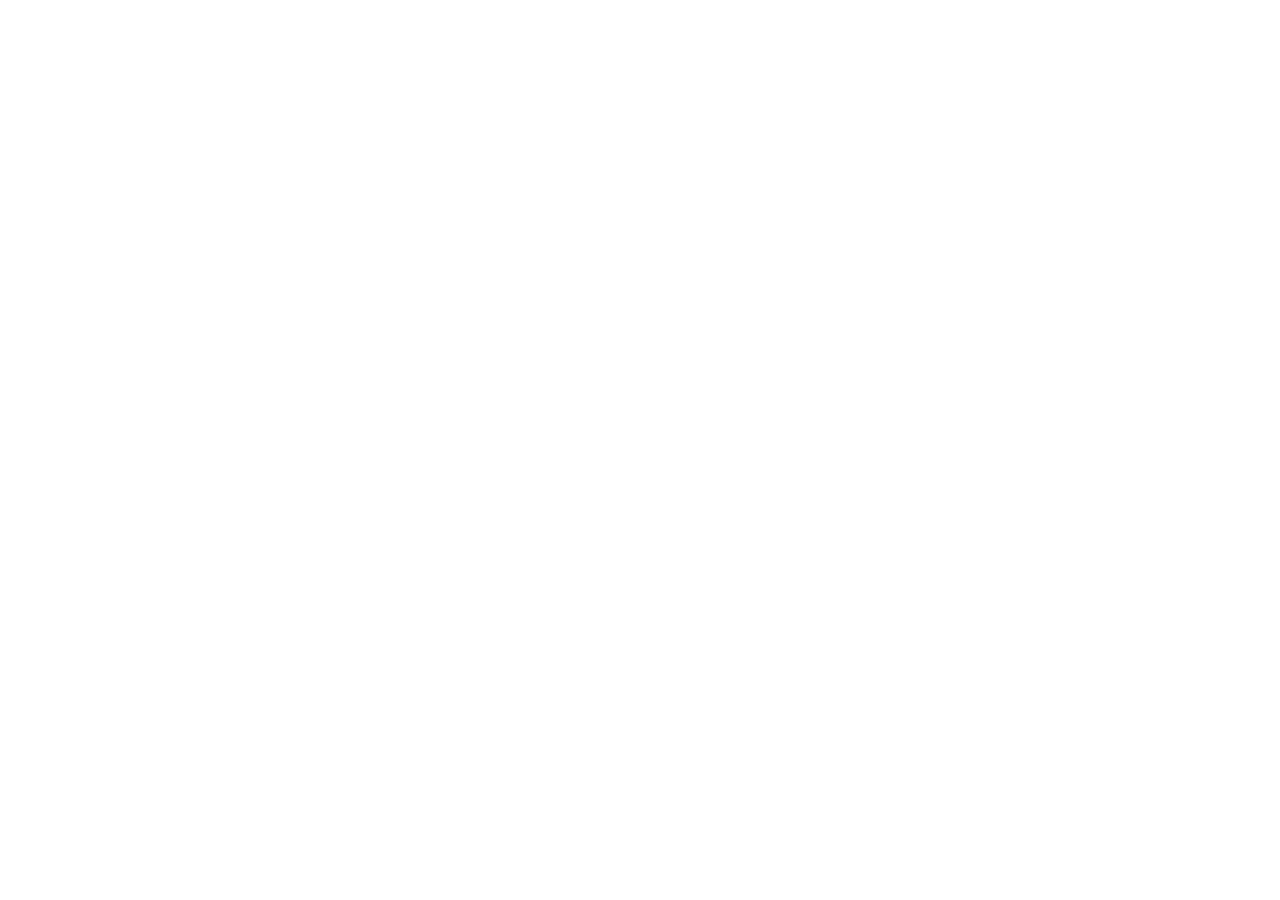
==== commit 5f2f7981: "Add files via upload" ====
--- a/index.html
+++ b/index.html
@@ -1,8 +1,8 @@
-<!doctype html><html lang="ru"><head><meta charset="UTF-8"/><meta name="viewport" content="width=device-width,user-scalable=no,initial-scale=1,maximum-scale=1,minimum-scale=1,viewport-fit=cover"/><meta http-equiv="X-UA-Compatible" content="ie=edge"/><title>Севастополь: цифровой навигатор</title><meta name="description" content="Единый навигатор цифровых сервисов, официальных каналов, чат-ботов и полезных онлайн-ресурсов Севастополя."/><link rel="canonical" href="https://navigator.gosuslugi92.ru/"/><meta property="og:type" content="website"/><meta property="og:url" content="https://navigator.gosuslugi92.ru/"/><meta property="og:title" content="Севастополь: цифровой навигатор"/><meta property="og:description" content="Официальные сервисы, каналы ведомств, чат-боты и полезные сайты Севастополя в одном навигаторе."/><meta name="theme-color" content="#0b5bd3"/><script src="https://st.max.ru/js/max-web-app.js"></script><link rel="preload" href="./static/fonts/SFProText-Regular.woff2" as="font" type="font/woff2" crossorigin="anonymous"/><link rel="preload" href="./static/fonts/SFProText-Medium.woff2" as="font" type="font/woff2" crossorigin="anonymous"/><link rel="preload" href="./static/fonts/SFProText-Semibold.woff2" as="font" type="font/woff2" crossorigin="anonymous"/><link rel="preload" href="https://public-data.hb.bizmrg.com/fonts/VKSansDisplay/VKSansDisplay-Medium.woff2" as="font" type="font/woff2" crossorigin="anonymous"/><link rel="preload" href="https://public-data.hb.bizmrg.com/fonts/VKSansDisplay/VKSansDisplay-DemiBold.woff2" as="font" type="font/woff2" crossorigin="anonymous"/><style>@font-face{font-family:"Max Sans";src:local("Max Sans"),url("static/fonts/MaxSans-Regular.ttf") format("truetype");font-weight:400;font-style:normal;font-display:swap}@font-face{font-family:"Max Sans";src:local("Max Sans"),url("static/fonts/MaxSans-Medium.ttf") format("truetype");font-weight:500;font-style:normal;font-display:swap}@font-face{font-family:"SF Pro Text";src:local("SF Pro Text"),url("static/fonts/SFProText-Regular.woff2") format("woff2");font-weight:400;font-style:normal;font-display:swap}@font-face{font-family:"SF Pro Text";src:local("SF Pro Text"),url("static/fonts/SFProText-Medium.woff2") format("woff2");font-weight:500;font-style:normal;font-display:swap}@font-face{font-family:"SF Pro Text";src:local("SF Pro Text"),url("static/fonts/SFProText-Semibold.woff2") format("woff2");font-weight:600;font-style:normal;font-display:swap}@font-face{font-family:"VK Sans Display";src:local("VK Sans Display"),url("https://public-data.hb.bizmrg.com/fonts/VKSansDisplay/VKSansDisplay-Medium.woff2") format("woff2");font-weight:500;font-style:normal;font-display:swap}@font-face{font-family:"VK Sans Display";src:local("VK Sans Display"),url("https://public-data.hb.bizmrg.com/fonts/VKSansDisplay/VKSansDisplay-DemiBold.woff2") format("woff2");font-weight:600;font-style:normal;font-display:swap}</style><script type="module" crossorigin src="./static/index-Bi2o39E1.js"></script><link rel="stylesheet" crossorigin href="./static/index-C6Quv4Y7.css"><script type="module">import.meta.url;import("_").catch(()=>1);(async function*(){})().next();if(location.protocol!="file:"){window.__vite_is_modern_browser=true}</script><script type="module">!function(){if(window.__vite_is_modern_browser)return;console.warn("vite: loading legacy chunks, syntax error above and the same error below should be ignored");var e=document.getElementById("vite-legacy-polyfill"),n=document.createElement("script");n.src=e.src,n.onload=function(){System.import(document.getElementById('vite-legacy-entry').getAttribute('data-src'))},document.body.appendChild(n)}();</script></head><body><script>(function () {
+<!doctype html><html lang="ru"><head><meta charset="UTF-8"/><meta name="viewport" content="width=device-width,user-scalable=no,initial-scale=1,maximum-scale=1,minimum-scale=1,viewport-fit=cover"/><meta http-equiv="X-UA-Compatible" content="ie=edge"/><title>Севастополь: цифровой навигатор</title><meta name="description" content="Единый навигатор цифровых сервисов, официальных каналов, чат-ботов и полезных онлайн-ресурсов Севастополя."/><link rel="canonical" href="https://navigator.gosuslugi92.ru/"/><meta property="og:type" content="website"/><meta property="og:url" content="https://navigator.gosuslugi92.ru/"/><meta property="og:title" content="Севастополь: цифровой навигатор"/><meta property="og:description" content="Официальные сервисы, каналы ведомств, чат-боты и полезные сайты Севастополя в одном навигаторе."/><meta name="theme-color" content="#0b5bd3"/><script src="https://st.max.ru/js/max-web-app.js"></script><link rel="preload" href="./static/fonts/SFProText-Regular.woff2" as="font" type="font/woff2" crossorigin="anonymous"/><link rel="preload" href="./static/fonts/SFProText-Medium.woff2" as="font" type="font/woff2" crossorigin="anonymous"/><link rel="preload" href="./static/fonts/SFProText-Semibold.woff2" as="font" type="font/woff2" crossorigin="anonymous"/><link rel="preload" href="https://public-data.hb.bizmrg.com/fonts/VKSansDisplay/VKSansDisplay-Medium.woff2" as="font" type="font/woff2" crossorigin="anonymous"/><link rel="preload" href="https://public-data.hb.bizmrg.com/fonts/VKSansDisplay/VKSansDisplay-DemiBold.woff2" as="font" type="font/woff2" crossorigin="anonymous"/><style>@font-face{font-family:"Max Sans";src:local("Max Sans"),url("static/fonts/MaxSans-Regular.ttf") format("truetype");font-weight:400;font-style:normal;font-display:swap}@font-face{font-family:"Max Sans";src:local("Max Sans"),url("static/fonts/MaxSans-Medium.ttf") format("truetype");font-weight:500;font-style:normal;font-display:swap}@font-face{font-family:"SF Pro Text";src:local("SF Pro Text"),url("static/fonts/SFProText-Regular.woff2") format("woff2");font-weight:400;font-style:normal;font-display:swap}@font-face{font-family:"SF Pro Text";src:local("SF Pro Text"),url("static/fonts/SFProText-Medium.woff2") format("woff2");font-weight:500;font-style:normal;font-display:swap}@font-face{font-family:"SF Pro Text";src:local("SF Pro Text"),url("static/fonts/SFProText-Semibold.woff2") format("woff2");font-weight:600;font-style:normal;font-display:swap}@font-face{font-family:"VK Sans Display";src:local("VK Sans Display"),url("https://public-data.hb.bizmrg.com/fonts/VKSansDisplay/VKSansDisplay-Medium.woff2") format("woff2");font-weight:500;font-style:normal;font-display:swap}@font-face{font-family:"VK Sans Display";src:local("VK Sans Display"),url("https://public-data.hb.bizmrg.com/fonts/VKSansDisplay/VKSansDisplay-DemiBold.woff2") format("woff2");font-weight:600;font-style:normal;font-display:swap}</style><script type="module" crossorigin src="./static/index-DyS7OHL9.js"></script><link rel="stylesheet" crossorigin href="./static/index-C6Quv4Y7.css"><script type="module">import.meta.url;import("_").catch(()=>1);(async function*(){})().next();if(location.protocol!="file:"){window.__vite_is_modern_browser=true}</script><script type="module">!function(){if(window.__vite_is_modern_browser)return;console.warn("vite: loading legacy chunks, syntax error above and the same error below should be ignored");var e=document.getElementById("vite-legacy-polyfill"),n=document.createElement("script");n.src=e.src,n.onload=function(){System.import(document.getElementById('vite-legacy-entry').getAttribute('data-src'))},document.body.appendChild(n)}();</script></head><body><script>(function () {
         var isDev = 'false';
         var url = new URL(window.location.href);
         if (isDev && !url.searchParams.has('tmr_debug')) {
           url.searchParams.set('tmr_debug', '1');
           window.location.replace(url.toString());
         }
-      })();</script><div id="root"></div><div id="modal"></div><script nomodule>!function(){var e=document,t=e.createElement("script");if(!("noModule"in t)&&"onbeforeload"in t){var n=!1;e.addEventListener("beforeload",(function(e){if(e.target===t)n=!0;else if(!e.target.hasAttribute("nomodule")||!n)return;e.preventDefault()}),!0),t.type="module",t.src=".",e.head.appendChild(t),t.remove()}}();</script><script nomodule crossorigin id="vite-legacy-polyfill" src="./static/polyfills-legacy-DVAFCpP-.js"></script><script nomodule crossorigin id="vite-legacy-entry" data-src="./static/index-legacy-DrQbjRuC.js">System.import(document.getElementById('vite-legacy-entry').getAttribute('data-src'))</script></body></html>+      })();</script><div id="root"></div><div id="modal"></div><script nomodule>!function(){var e=document,t=e.createElement("script");if(!("noModule"in t)&&"onbeforeload"in t){var n=!1;e.addEventListener("beforeload",(function(e){if(e.target===t)n=!0;else if(!e.target.hasAttribute("nomodule")||!n)return;e.preventDefault()}),!0),t.type="module",t.src=".",e.head.appendChild(t),t.remove()}}();</script><script nomodule crossorigin id="vite-legacy-polyfill" src="./static/polyfills-legacy-DVAFCpP-.js"></script><script nomodule crossorigin id="vite-legacy-entry" data-src="./static/index-legacy-BPpRpE_k.js">System.import(document.getElementById('vite-legacy-entry').getAttribute('data-src'))</script></body></html>
